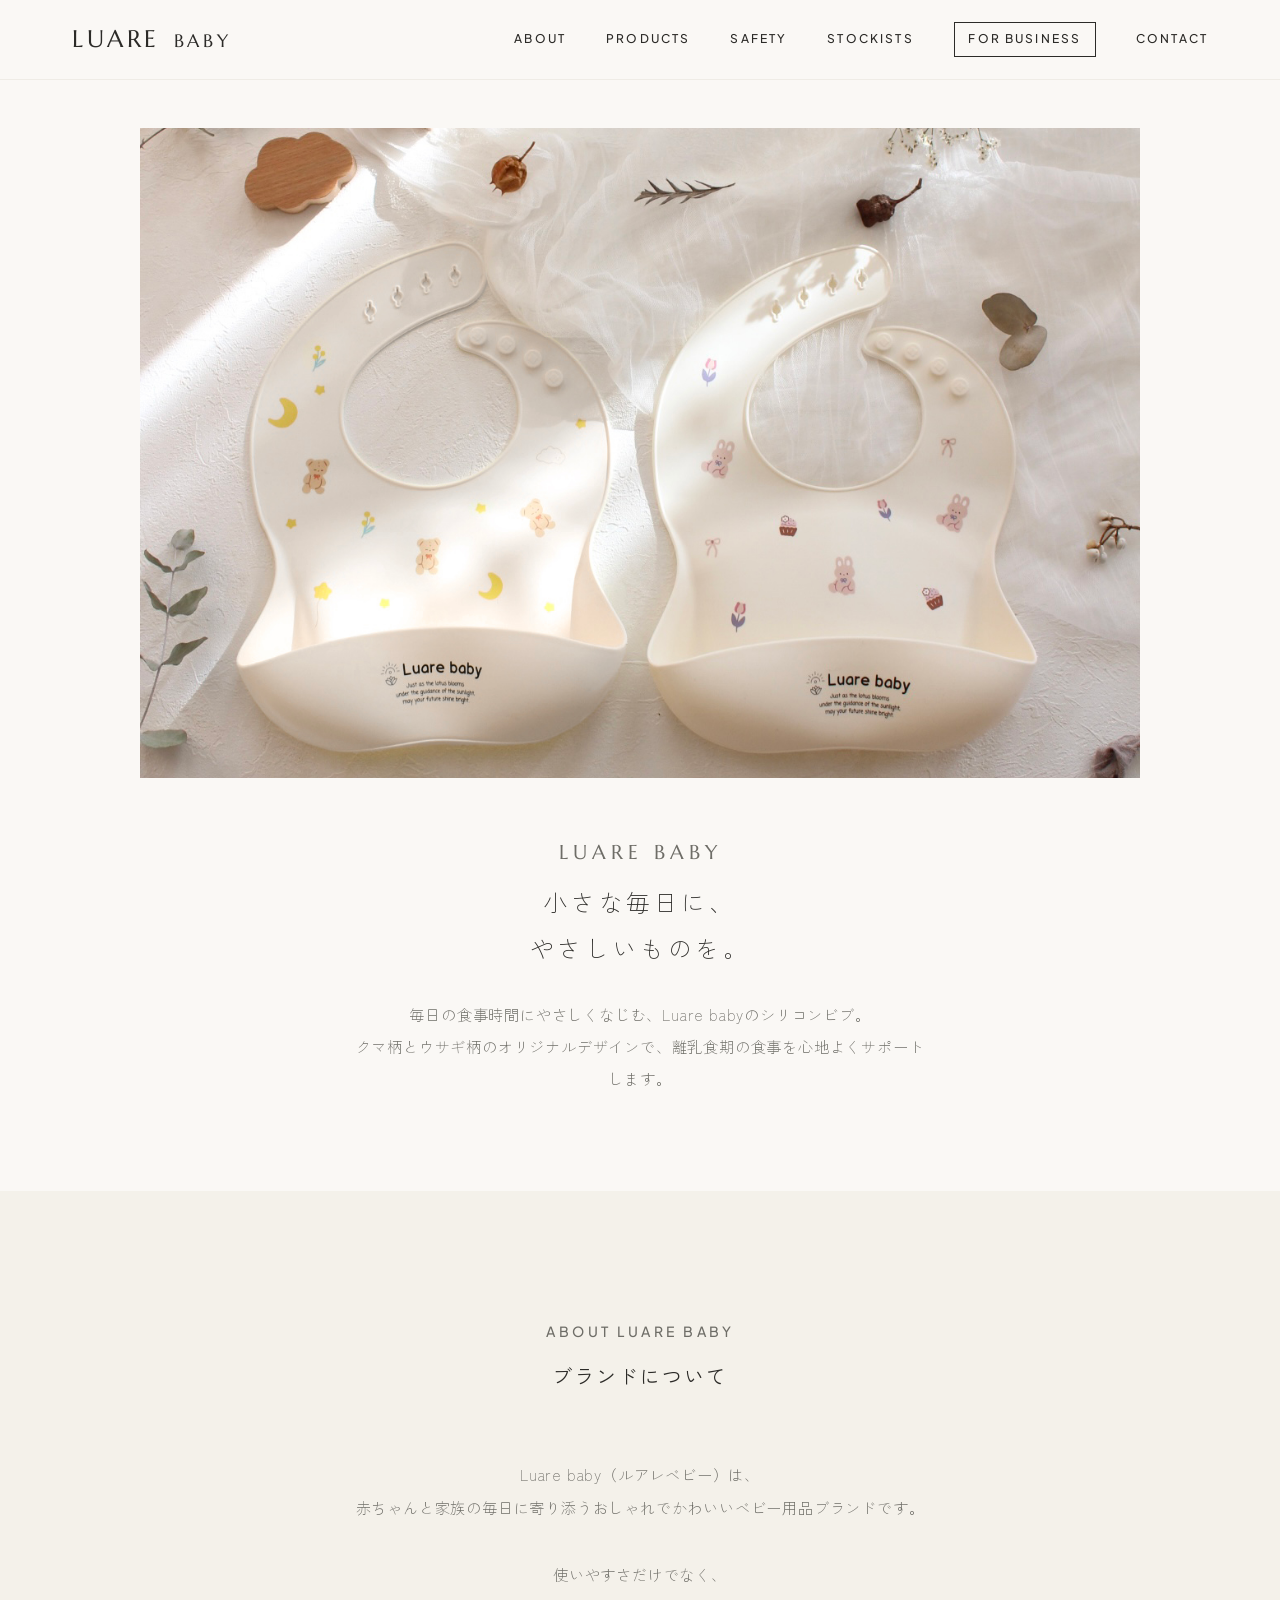
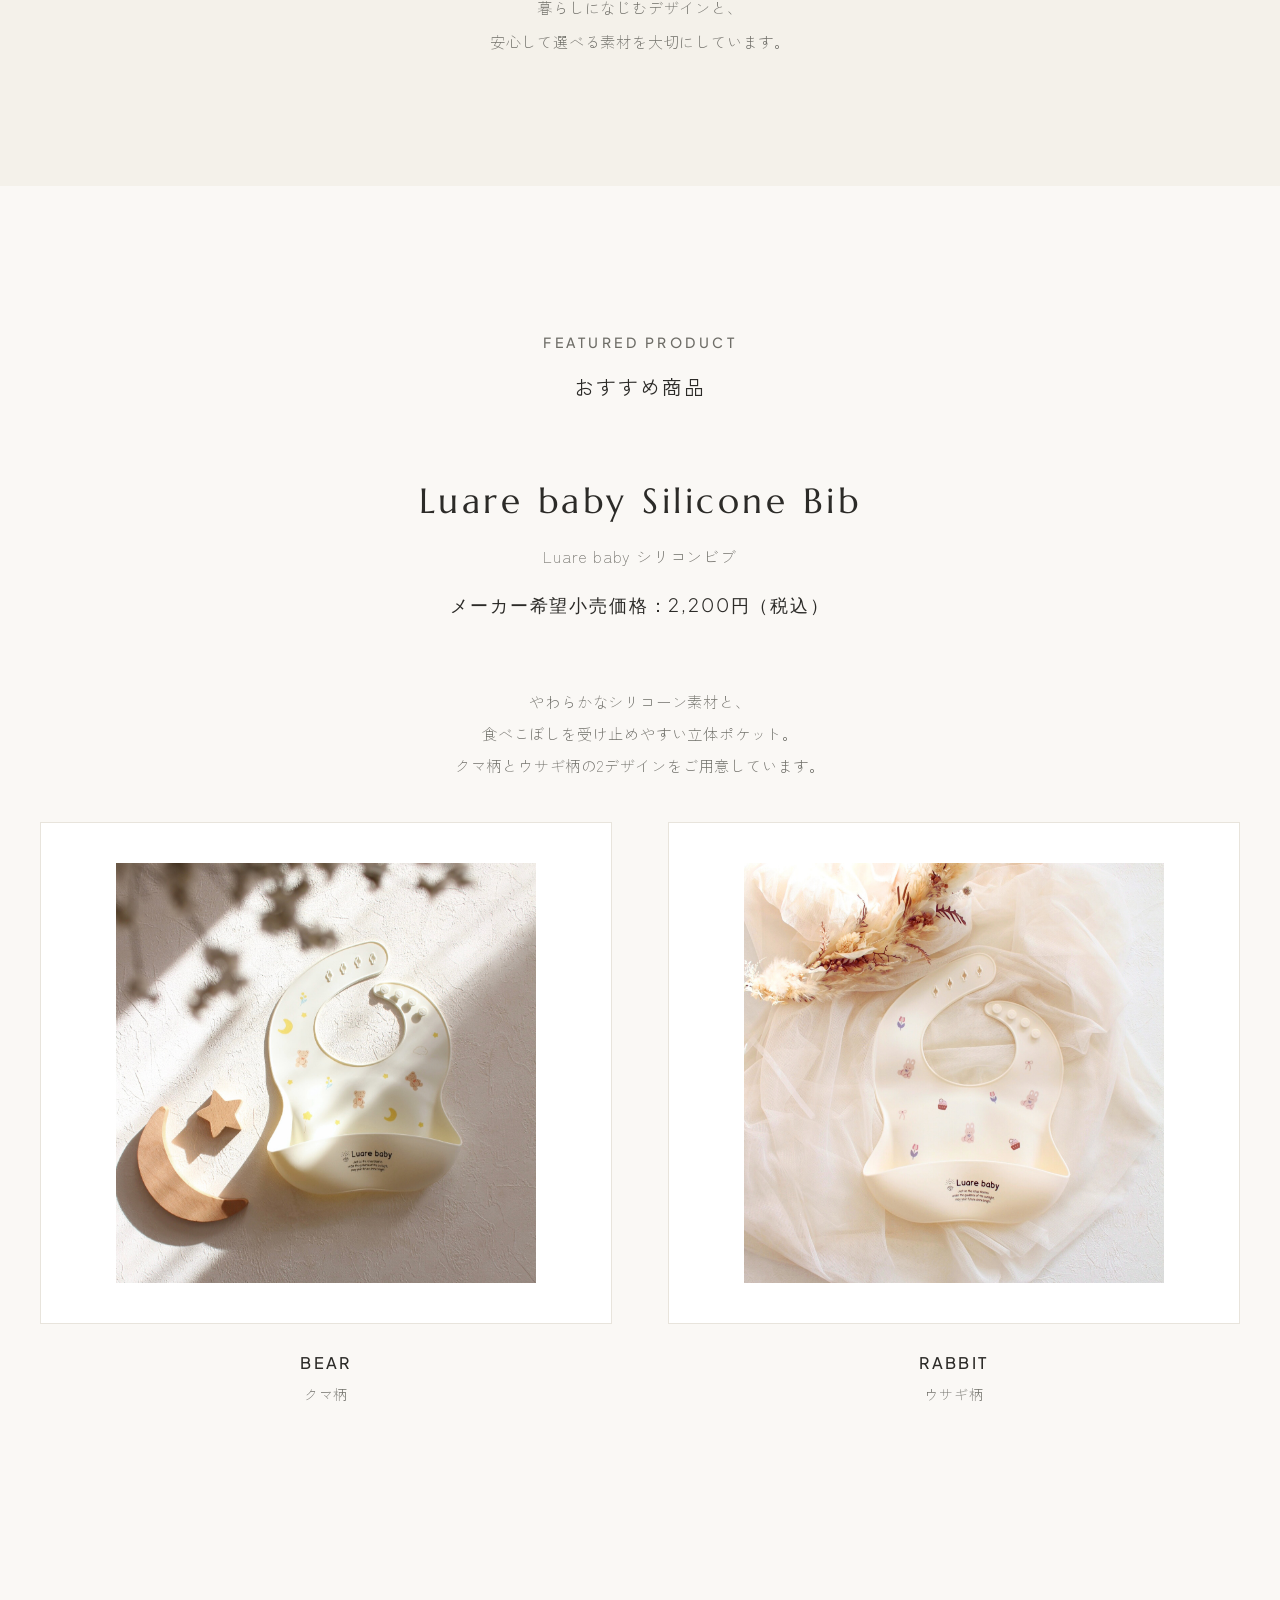
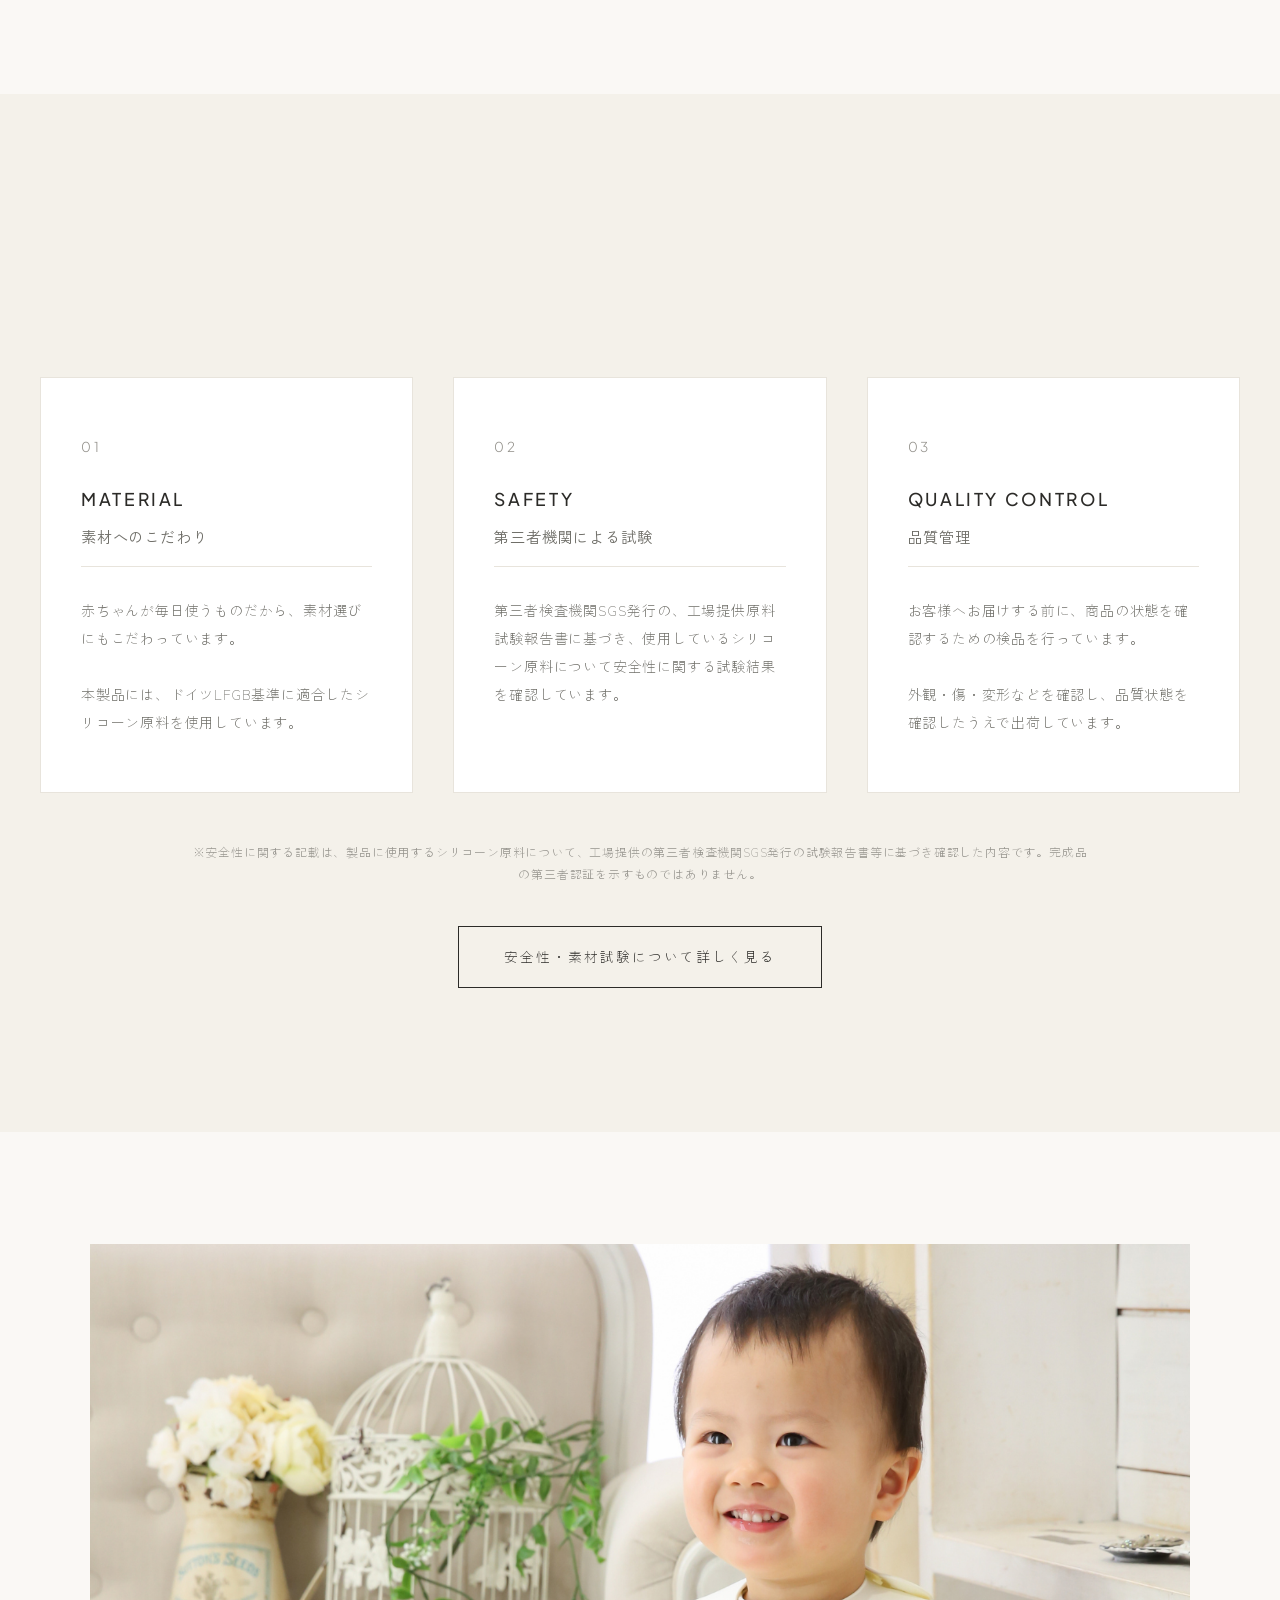
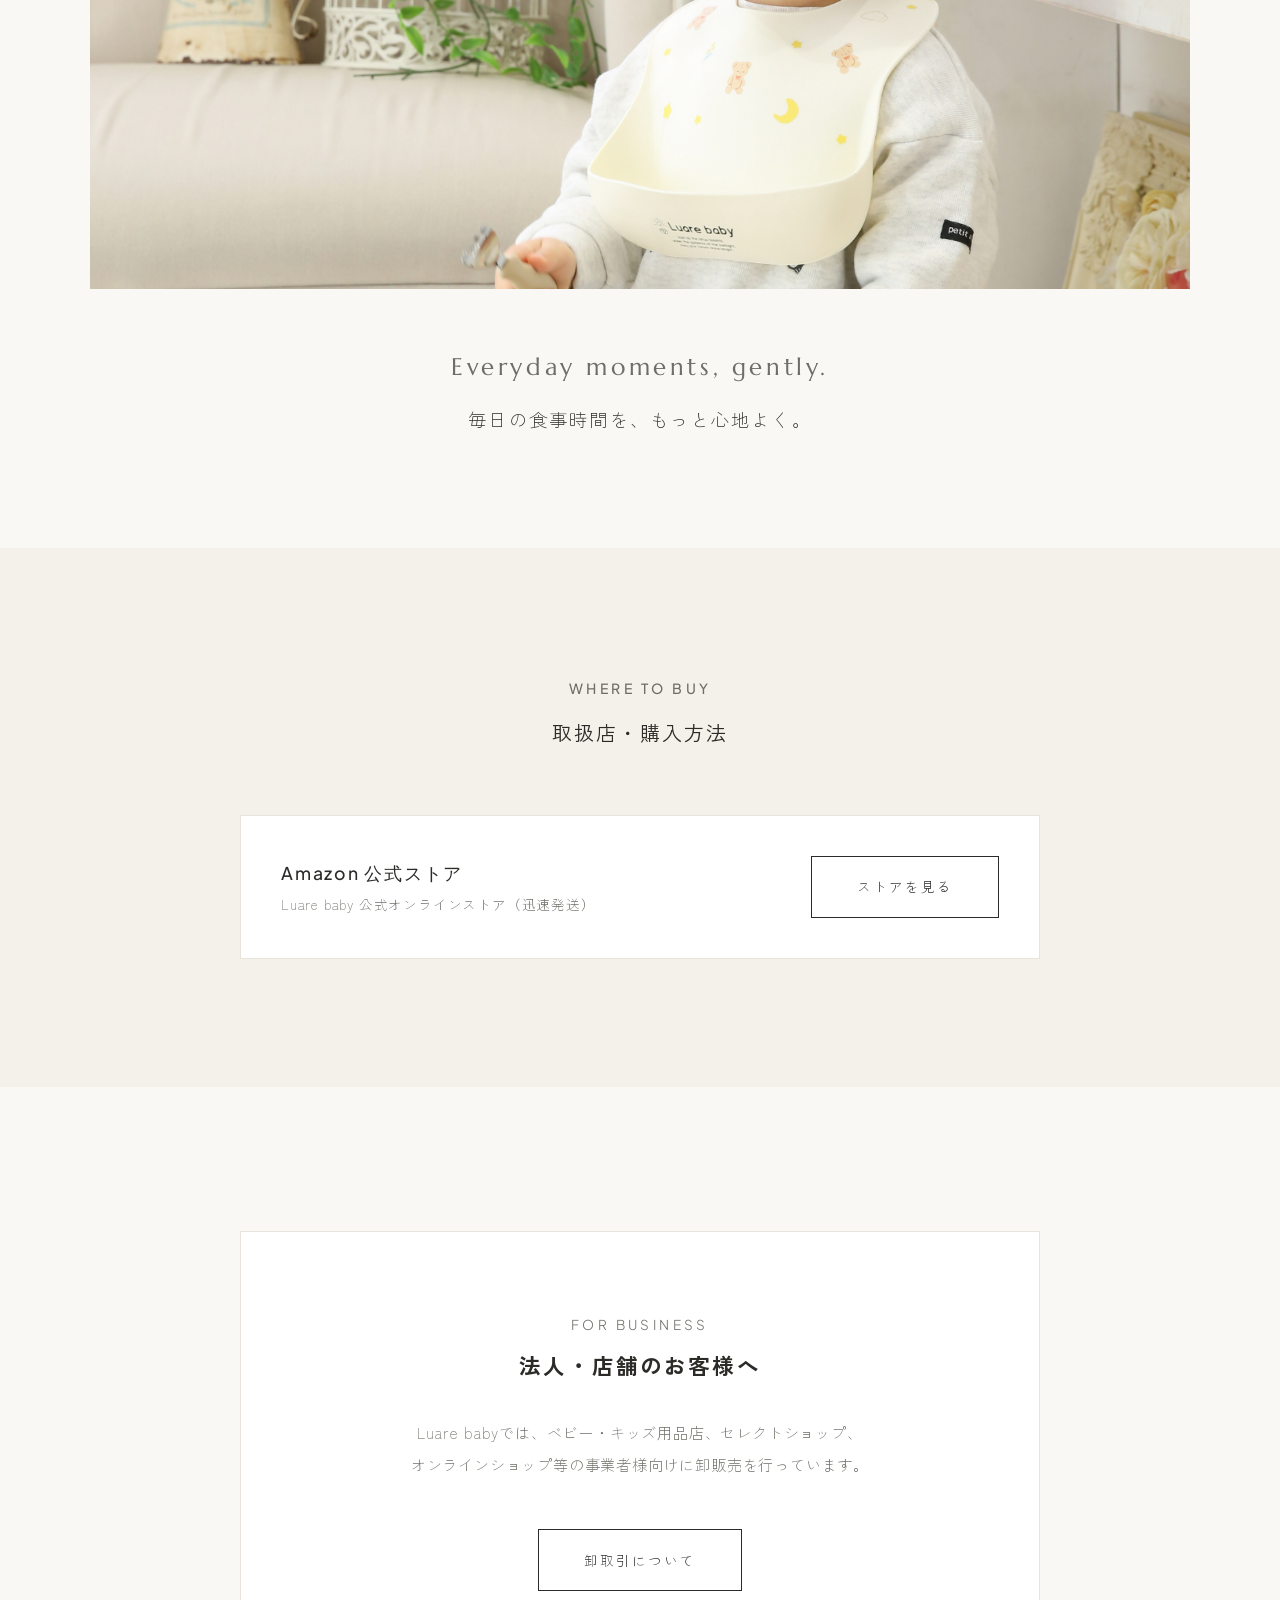
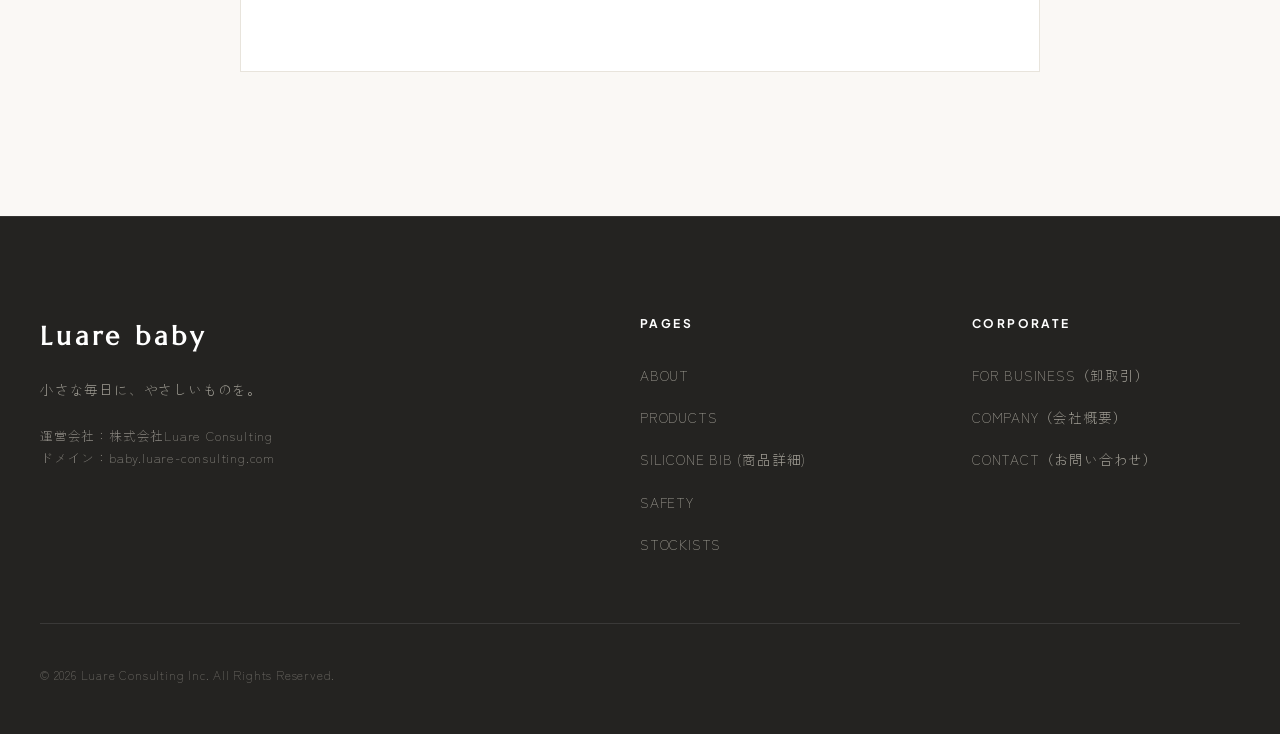
==== index.html @ d616eeb0 "Update retail price from 1,980 yen to 2,200 yen (tax included) across all pages and config" ====
<!DOCTYPE html>
<html lang="ja">
<head>
  <meta charset="UTF-8">
  <meta name="viewport" content="width=device-width, initial-scale=1.0">
  <title>Luare baby（ルアレベビー）公式｜ベビー・キッズ用品ブランド</title>
  <meta name="description" content="Luare baby（ルアレベビー）は、赤ちゃんと家族の毎日に寄り添うベビー・キッズ用品ブランドです。使いやすさと暮らしになじむデザイン、安心して選べる素材を大切にしています。">
  
  <!-- OGP Tags -->
  <meta property="og:title" content="Luare baby（ルアレベビー）公式｜ベビー・キッズ用品ブランド">
  <meta property="og:description" content="小さな毎日に、やさしいものを。赤ちゃんと家族の毎日に寄り添うベビー・キッズ用品ブランド。">
  <meta property="og:type" content="website">
  <meta property="og:url" content="https://baby.luare-consulting.com/">
  <meta property="og:image" content="https://baby.luare-consulting.com/assets/images/hero/hero-bibs.jpg">
  <meta property="og:site_name" content="Luare baby">
  
  <!-- Twitter Card -->
  <meta name="twitter:card" content="summary_large_image">
  <meta name="twitter:title" content="Luare baby（ルアレベビー）公式｜ベビー・キッズ用品ブランド">
  <meta name="twitter:description" content="小さな毎日に、やさしいものを。">
  <meta name="twitter:image" content="https://baby.luare-consulting.com/assets/images/hero/hero-bibs.jpg">
  
  <!-- Favicon & Canonical -->
  <link rel="icon" type="image/svg+xml" href="assets/images/favicon.svg">
  <link rel="canonical" href="https://baby.luare-consulting.com/">
  
  <!-- Stylesheets -->
  <link rel="stylesheet" href="assets/css/style.css">

  <!-- JSON-LD Structured Data -->
  <script type="application/ld+json">
  {
    "@context": "https://schema.org",
    "@graph": [
      {
        "@type": "WebSite",
        "@id": "https://baby.luare-consulting.com/#website",
        "url": "https://baby.luare-consulting.com/",
        "name": "Luare baby（ルアレベビー）公式",
        "description": "赤ちゃんと家族の毎日に寄り添うベビー・キッズ用品ブランド"
      },
      {
        "@type": "Organization",
        "@id": "https://baby.luare-consulting.com/#organization",
        "name": "株式会社Luare Consulting",
        "url": "https://baby.luare-consulting.com/",
        "logo": "https://baby.luare-consulting.com/assets/images/favicon.svg"
      }
    ]
  }
  </script>
</head>
<body>

  <!-- Header Navigation -->
  <header class="site-header">
    <div class="header-container">
      <a href="index.html" class="logo">
        Luare <span>baby</span>
      </a>

      <nav class="nav-desktop">
        <a href="#about" class="nav-link">ABOUT</a>
        <a href="#products" class="nav-link">PRODUCTS</a>
        <a href="#safety" class="nav-link">SAFETY</a>
        <a href="#stockists" class="nav-link">STOCKISTS</a>
        <a href="business.html" class="nav-link nav-business">FOR BUSINESS</a>
        <a href="contact.html" class="nav-link">CONTACT</a>
      </nav>

      <button class="hamburger-btn" id="hamburgerBtn" aria-label="メニューを開く">
        <span></span>
        <span></span>
        <span></span>
      </button>
    </div>
  </header>

  <!-- Mobile Overlay Navigation -->
  <div class="nav-mobile-overlay" id="mobileOverlay">
    <ul class="nav-mobile-list">
      <li><a href="#about" class="nav-link">ABOUT</a></li>
      <li><a href="#products" class="nav-link">PRODUCTS</a></li>
      <li><a href="#safety" class="nav-link">SAFETY</a></li>
      <li><a href="#stockists" class="nav-link">STOCKISTS</a></li>
      <li><a href="business.html" class="nav-link nav-business">FOR BUSINESS</a></li>
      <li><a href="company.html" class="nav-link">COMPANY</a></li>
      <li><a href="contact.html" class="nav-link">CONTACT</a></li>
    </ul>
  </div>

  <main>
    <!-- ==========================================================================
         1. HERO Section
         ========================================================================== -->
    <section class="hero-section">
      <div class="hero-container fade-in-up">
        <div class="hero-image-wrapper">
          <img src="assets/images/hero/hero-bibs.jpg" alt="Luare baby シリコンビブ クマ柄とウサギ柄" class="hero-image" width="1000" height="650" loading="eager">
        </div>
        <div class="hero-content">
          <p class="hero-brand">Luare baby</p>
          <h1 class="hero-copy">
            小さな毎日に、<br>
            やさしいものを。
          </h1>
          <p class="hero-subtext">
            毎日の食事時間にやさしくなじむ、Luare babyのシリコンビブ。<br>
            クマ柄とウサギ柄のオリジナルデザインで、離乳食期の食事を心地よくサポートします。
          </p>
        </div>
      </div>
    </section>

    <!-- ==========================================================================
         2. ABOUT LUARE BABY
         ========================================================================== -->
    <section id="about" class="about-section">
      <div class="about-container fade-in-up">
        <div class="section-title">
          <span class="section-title-en">ABOUT LUARE BABY</span>
          <h2 class="section-title-jp">ブランドについて</h2>
        </div>
        <p class="about-text">
          Luare baby（ルアレベビー）は、<br>
          赤ちゃんと家族の毎日に寄り添うおしゃれでかわいいベビー用品ブランドです。<br><br>
          使いやすさだけでなく、<br>
          暮らしになじむデザインと、<br>
          安心して選べる素材を大切にしています。
        </p>
      </div>
    </section>

    <!-- ==========================================================================
         3. FEATURED PRODUCT
         ========================================================================== -->
    <section id="products" class="products-section">
      <div class="products-container">
        <div class="section-title fade-in-up">
          <span class="section-title-en">FEATURED PRODUCT</span>
          <h2 class="section-title-jp">おすすめ商品</h2>
        </div>

        <div class="product-meta-header fade-in-up">
          <h3 class="product-title">Luare baby Silicone Bib</h3>
          <p class="product-subtitle">Luare baby シリコンビブ</p>
          <p class="product-price">メーカー希望小売価格：2,200円（税込）</p>
        </div>

        <p class="product-intro-text fade-in-up">
          やわらかなシリコーン素材と、<br>
          食べこぼしを受け止めやすい立体ポケット。<br>
          クマ柄とウサギ柄の2デザインをご用意しています。
        </p>

        <!-- Product Designs Grid -->
        <div class="product-grid">
          <div class="product-card fade-in-up">
            <div class="product-image-box">
              <img src="assets/images/products/bib-bear.png" alt="Luare baby シリコンビブ クマ柄" width="400" height="420" loading="lazy">
            </div>
            <h4 class="product-design-name">BEAR</h4>
            <p class="product-design-jp">クマ柄</p>
          </div>

          <div class="product-card fade-in-up">
            <div class="product-image-box">
              <img src="assets/images/products/bib-rabbit.png" alt="Luare baby シリコンビブ ウサギ柄" width="400" height="420" loading="lazy">
            </div>
            <h4 class="product-design-name">RABBIT</h4>
            <p class="product-design-jp">ウサギ柄</p>
          </div>
        </div>

        <!-- Details CTA Button -->
        <div class="product-cta-wrapper fade-in-up">
          <a href="products/silicone-bib/" class="btn-primary">シリコンビブを詳しく見る</a>
        </div>
      </div>
    </section>

    <!-- ==========================================================================
         4. SAFETY & QUALITY
         ========================================================================== -->
    <section id="safety" class="safety-section">
      <div class="safety-container">
        <div class="section-title fade-in-up">
          <span class="section-title-en">SAFETY & QUALITY</span>
          <h2 class="section-title-jp">安心して使っていただくために。</h2>
        </div>

        <div class="safety-grid">
          <div class="safety-card fade-in-up">
            <span class="safety-num">01</span>
            <h3 class="safety-card-title-en">MATERIAL</h3>
            <p class="safety-card-title-jp">素材へのこだわり</p>
            <p class="safety-card-desc">
              赤ちゃんが毎日使うものだから、素材選びにもこだわっています。<br><br>
              本製品には、ドイツLFGB基準に適合したシリコーン原料を使用しています。
            </p>
          </div>

          <div class="safety-card fade-in-up">
            <span class="safety-num">02</span>
            <h3 class="safety-card-title-en">SAFETY</h3>
            <p class="safety-card-title-jp">第三者機関による試験</p>
            <p class="safety-card-desc">
              第三者検査機関SGS発行の、工場提供原料試験報告書に基づき、使用しているシリコーン原料について安全性に関する試験結果を確認しています。
            </p>
          </div>

          <div class="safety-card fade-in-up">
            <span class="safety-num">03</span>
            <h3 class="safety-card-title-en">QUALITY CONTROL</h3>
            <p class="safety-card-title-jp">品質管理</p>
            <p class="safety-card-desc">
              お客様へお届けする前に、商品の状態を確認するための検品を行っています。<br><br>
              外観・傷・変形などを確認し、品質状態を確認したうえで出荷しています。
            </p>
          </div>
        </div>

        <p class="safety-disclaimer fade-in-up">
          ※安全性に関する記載は、製品に使用するシリコーン原料について、工場提供の第三者検査機関SGS発行の試験報告書等に基づき確認した内容です。完成品の第三者認証を示すものではありません。
        </p>

        <div class="product-cta-wrapper fade-in-up" style="margin-top: 2.5rem;">
          <a href="products/silicone-bib/#safety" class="btn-secondary">安全性・素材試験について詳しく見る</a>
        </div>
      </div>
    </section>

    <!-- ==========================================================================
         5. LIFESTYLE IMAGE
         ========================================================================== -->
    <section class="lifestyle-section">
      <div class="lifestyle-container fade-in-up">
        <div class="lifestyle-image-box">
          <img src="assets/images/lifestyle/lifestyle-bear-1.png" alt="アイボリーカラーのシリコンビブ着用イメージ" width="1100" height="650" loading="lazy">
        </div>
        <p class="lifestyle-copy-en">Everyday moments, gently.</p>
        <p class="lifestyle-copy-jp">
          毎日の食事時間を、もっと心地よく。
        </p>
      </div>
    </section>

    <!-- ==========================================================================
         6. WHERE TO BUY
         ========================================================================== -->
    <section id="stockists" class="stockists-section">
      <div class="stockists-container fade-in-up">
        <div class="section-title">
          <span class="section-title-en">WHERE TO BUY</span>
          <h2 class="section-title-jp">取扱店・購入方法</h2>
        </div>

        <div class="stockists-list">
          <div class="stockist-item">
            <div class="stockist-info">
              <h3 class="stockist-name">Amazon 公式ストア</h3>
              <p class="stockist-desc">Luare baby 公式オンラインストア（迅速発送）</p>
            </div>
            <a href="#" class="btn-secondary js-amazon-url">ストアを見る</a>
          </div>
        </div>
      </div>
    </section>

    <!-- ==========================================================================
         7. FOR BUSINESS (TOP Teaser)
         ========================================================================== -->
    <section class="business-teaser-section">
      <div class="business-teaser-container fade-in-up">
        <p class="business-teaser-title">FOR BUSINESS</p>
        <h2 class="business-teaser-subtitle">法人・店舗のお客様へ</h2>
        <p class="business-teaser-text">
          Luare babyでは、ベビー・キッズ用品店、セレクトショップ、<br>
          オンラインショップ等の事業者様向けに卸販売を行っています。
        </p>
        <a href="business.html" class="btn-secondary">卸取引について</a>
      </div>
    </section>
  </main>

  <!-- ==========================================================================
       8 & 9. FOOTER & COMPANY LINK
       ========================================================================== -->
  <footer class="site-footer">
    <div class="footer-container">
      <div>
        <h2 class="footer-brand">Luare baby</h2>
        <p class="footer-tagline">小さな毎日に、やさしいものを。</p>
        <div class="footer-company-info">
          <p>運営会社：株式会社Luare Consulting</p>
          <p>ドメイン：baby.luare-consulting.com</p>
        </div>
      </div>

      <div>
        <h3 class="footer-nav-title">PAGES</h3>
        <ul class="footer-nav-list">
          <li><a href="#about">ABOUT</a></li>
          <li><a href="#products">PRODUCTS</a></li>
          <li><a href="products/silicone-bib/">SILICONE BIB (商品詳細)</a></li>
          <li><a href="#safety">SAFETY</a></li>
          <li><a href="#stockists">STOCKISTS</a></li>
        </ul>
      </div>

      <div>
        <h3 class="footer-nav-title">CORPORATE</h3>
        <ul class="footer-nav-list">
          <li><a href="business.html">FOR BUSINESS（卸取引）</a></li>
          <li><a href="company.html">COMPANY（会社概要）</a></li>
          <li><a href="contact.html">CONTACT（お問い合わせ）</a></li>
        </ul>
      </div>
    </div>

    <div class="footer-bottom">
      <p>&copy; <span id="currentYear"></span> Luare Consulting Inc. All Rights Reserved.</p>
    </div>
  </footer>

  <!-- Scripts -->
  <script src="assets/js/config.js"></script>
  <script src="assets/js/main.js"></script>
</body>
</html>
---- assets/css/style.css ----
@import url('https://fonts.googleapis.com/css2?family=Marcellus&family=Plus+Jakarta+Sans:wght@300;400;500;600&family=Zen+Kaku+Gothic+New:wght@300;400;500&display=swap');

/* ==========================================================================
   Design System & Base Tokens
   ========================================================================== */
:root {
  /* Harmonious Neutral Palette */
  --bg-primary: #FAF8F5;       /* Warm Soft Ivory */
  --bg-secondary: #F4F1EA;     /* Soft Greige Warmth */
  --bg-surface: #FFFFFF;       /* Clean Off-White */
  
  --text-main: #2C2B28;        /* Deep Charcoal Grey */
  --text-muted: #6E6D67;       /* Muted Warm Grey */
  --text-light: #94928C;       /* Soft Light Grey */
  
  --accent-soft: #E5E0D6;      /* Subtle Neutral Border/Highlight */
  --accent-hover: #D6D0C3;     /* Hover State Neutral */
  --border-light: #E8E4DC;     /* Fine Subtly Warm Border */
  --border-dark: #2C2B28;      /* Primary Accent Border */

  /* Typography Families */
  --font-serif: 'Marcellus', 'Times New Roman', serif;
  --font-sans-en: 'Plus Jakarta Sans', -apple-system, sans-serif;
  --font-sans-jp: 'Zen Kaku Gothic New', "Hiragino Sans", "Hiragino Kaku Gothic ProN", "Meiryo", sans-serif;

  /* Layout Spacing */
  --max-width: 1200px;
  --max-width-narrow: 800px;
  --header-height: 80px;
}

/* ==========================================================================
   Reset & Fundamental Rules
   ========================================================================== */
*, *::before, *::after {
  box-sizing: border-box;
  margin: 0;
  padding: 0;
}

html {
  font-size: 16px;
  scroll-behavior: smooth;
  -webkit-text-size-adjust: 100%;
}

body {
  background-color: var(--bg-primary);
  color: var(--text-main);
  font-family: var(--font-sans-jp);
  font-weight: 300;
  line-height: 1.85;
  letter-spacing: 0.05em;
  -webkit-font-smoothing: antialiased;
  -moz-osx-font-smoothing: grayscale;
  overflow-x: hidden;
}

img {
  max-width: 100%;
  height: auto;
  display: block;
}

a {
  color: inherit;
  text-decoration: none;
  transition: opacity 0.3s ease, color 0.3s ease, border-color 0.3s ease;
}

ul, ol {
  list-style: none;
}

button {
  background: none;
  border: none;
  font: inherit;
  color: inherit;
  cursor: pointer;
}

/* ==========================================================================
   Typography Helpers
   ========================================================================== */
.font-en-serif {
  font-family: var(--font-serif);
  letter-spacing: 0.12em;
}

.font-en-sans {
  font-family: var(--font-sans-en);
  letter-spacing: 0.08em;
}

.section-title {
  text-align: center;
  margin-bottom: 4rem;
}

.section-title-en {
  font-family: var(--font-sans-en);
  font-size: 0.875rem;
  font-weight: 500;
  letter-spacing: 0.25em;
  text-transform: uppercase;
  color: var(--text-muted);
  display: block;
  margin-bottom: 0.75rem;
}

.section-title-jp {
  font-size: 1.25rem;
  font-weight: 400;
  letter-spacing: 0.1em;
  color: var(--text-main);
}

/* ==========================================================================
   Header & Navigation
   ========================================================================== */
.site-header {
  position: fixed;
  top: 0;
  left: 0;
  width: 100%;
  height: var(--header-height);
  background-color: rgba(250, 248, 245, 0.92);
  backdrop-filter: blur(8px);
  -webkit-backdrop-filter: blur(8px);
  z-index: 1000;
  border-bottom: 1px solid rgba(232, 228, 220, 0.6);
  transition: background-color 0.3s ease;
}

.header-container {
  max-width: var(--max-width);
  height: 100%;
  margin: 0 auto;
  padding: 0 2rem;
  display: flex;
  align-items: center;
  justify-content: space-between;
}

.logo {
  font-family: var(--font-serif);
  font-size: 1.5rem;
  font-weight: 400;
  letter-spacing: 0.15em;
  color: var(--text-main);
  text-transform: uppercase;
}

.logo span {
  font-size: 1.1rem;
  font-weight: 300;
  display: inline-block;
  margin-left: 0.2rem;
}

.nav-desktop {
  display: flex;
  gap: 2.5rem;
  align-items: center;
}

.nav-link {
  font-family: var(--font-sans-en);
  font-size: 0.75rem;
  font-weight: 500;
  letter-spacing: 0.18em;
  text-transform: uppercase;
  color: var(--text-main);
  position: relative;
  padding: 0.25rem 0;
}

.nav-link::after {
  content: '';
  position: absolute;
  bottom: 0;
  left: 0;
  width: 0%;
  height: 1px;
  background-color: var(--text-main);
  transition: width 0.3s ease;
}

.nav-link:hover::after {
  width: 100%;
}

.nav-link.nav-business {
  padding: 0.35rem 0.85rem;
  border: 1px solid var(--border-dark);
  font-weight: 500;
  transition: background-color 0.3s ease, color 0.3s ease;
}

.nav-link.nav-business::after {
  display: none;
}

.nav-link.nav-business:hover {
  background-color: var(--text-main);
  color: var(--bg-primary);
}

/* Mobile Hamburger Button */
.hamburger-btn {
  display: none;
  flex-direction: column;
  justify-content: space-between;
  width: 24px;
  height: 16px;
  z-index: 1002;
}

.hamburger-btn span {
  width: 100%;
  height: 1px;
  background-color: var(--text-main);
  transition: transform 0.3s ease, opacity 0.3s ease;
}

.hamburger-btn.active span:nth-child(1) {
  transform: translateY(7.5px) rotate(45deg);
}

.hamburger-btn.active span:nth-child(2) {
  opacity: 0;
}

.hamburger-btn.active span:nth-child(3) {
  transform: translateY(-7.5px) rotate(-45deg);
}

/* Mobile Navigation Overlay */
.nav-mobile-overlay {
  position: fixed;
  top: 0;
  left: 0;
  width: 100%;
  height: 100vh;
  background-color: var(--bg-primary);
  z-index: 1001;
  display: flex;
  flex-direction: column;
  align-items: center;
  justify-content: center;
  opacity: 0;
  pointer-events: none;
  transition: opacity 0.4s ease;
}

.nav-mobile-overlay.active {
  opacity: 1;
  pointer-events: auto;
}

.nav-mobile-list {
  display: flex;
  flex-direction: column;
  align-items: center;
  gap: 2rem;
}

.nav-mobile-list .nav-link {
  font-size: 0.95rem;
  letter-spacing: 0.25em;
}

/* ==========================================================================
   Buttons & CTAs
   ========================================================================== */
.btn-primary {
  display: inline-block;
  padding: 1.1rem 2.8rem;
  background-color: var(--text-main);
  color: var(--bg-primary);
  font-family: var(--font-sans-jp);
  font-size: 0.85rem;
  letter-spacing: 0.15em;
  border: 1px solid var(--text-main);
  transition: background-color 0.3s ease, color 0.3s ease, border-color 0.3s ease;
  text-align: center;
}

.btn-primary:hover {
  background-color: transparent;
  color: var(--text-main);
}

.btn-secondary {
  display: inline-block;
  padding: 1.1rem 2.8rem;
  background-color: transparent;
  color: var(--text-main);
  font-family: var(--font-sans-jp);
  font-size: 0.85rem;
  letter-spacing: 0.15em;
  border: 1px solid var(--border-dark);
  transition: background-color 0.3s ease, color 0.3s ease;
  text-align: center;
}

.btn-secondary:hover {
  background-color: var(--text-main);
  color: var(--bg-primary);
}

/* ==========================================================================
   Section 1: HERO
   ========================================================================== */
.hero-section {
  padding-top: calc(var(--header-height) + 3rem);
  padding-bottom: 6rem;
  min-height: 90vh;
  display: flex;
  flex-direction: column;
  justify-content: center;
  align-items: center;
}

.hero-container {
  max-width: var(--max-width);
  width: 100%;
  margin: 0 auto;
  padding: 0 2rem;
  text-align: center;
}

.hero-image-wrapper {
  max-width: 1000px;
  margin: 0 auto 3.5rem;
  overflow: hidden;
}

.hero-image {
  width: 100%;
  max-height: 650px;
  object-fit: cover;
  object-position: center;
}

.hero-content {
  max-width: 600px;
  margin: 0 auto;
}

.hero-brand {
  font-family: var(--font-serif);
  font-size: 1.25rem;
  letter-spacing: 0.25em;
  color: var(--text-muted);
  margin-bottom: 0.5rem;
  text-transform: uppercase;
}
  font-family: var(--font-serif);
  font-size: 1.25rem;
  letter-spacing: 0.25em;
  color: var(--text-muted);
  margin-bottom: 0.5rem;
  text-transform: uppercase;
}

.site-h1 {
  font-family: var(--font-serif);
  font-size: 0.9rem;
  font-weight: 400;
  letter-spacing: 0.2em;
  color: var(--text-muted);
  margin-bottom: 1.2rem;
  text-transform: uppercase;
}

.hero-subtext {
  font-size: 0.95rem;
  color: var(--text-muted);
  line-height: 2.1;
  margin-top: 1.8rem;
  max-width: 580px;
  margin-left: auto;
  margin-right: auto;
}

.product-japanese-title {
  font-size: 1.25rem;
  font-weight: 400;
  letter-spacing: 0.1em;
  color: var(--text-main);
  margin-top: 0.5rem;
  margin-bottom: 1.2rem;
}

.product-intro-text {
  max-width: 720px;
  margin: 0 auto 2.5rem;
  font-size: 0.95rem;
  line-height: 2.1;
  color: var(--text-muted);
  text-align: center;
}

.product-feature-subbox {
  max-width: 720px;
  margin: 0 auto 3.5rem;
  padding: 2rem 2.5rem;
  background-color: var(--bg-surface);
  border: 1px solid var(--border-light);
  text-align: center;
}

.product-feature-subtitle {
  font-size: 1.05rem;
  font-weight: 400;
  letter-spacing: 0.1em;
  margin-bottom: 0.8rem;
  color: var(--text-main);
}

.product-feature-subtext {
  font-size: 0.9rem;
  line-height: 2;
  color: var(--text-muted);
}

.hero-copy {
  font-size: 1.5rem;
  font-weight: 300;
  line-height: 1.9;
  letter-spacing: 0.15em;
  color: var(--text-main);
}

/* ==========================================================================
   Section 2: ABOUT LUARE BABY
   ========================================================================== */
.about-section {
  padding: 8rem 2rem;
  background-color: var(--bg-secondary);
}

.about-container {
  max-width: var(--max-width-narrow);
  margin: 0 auto;
  text-align: center;
}

.about-lead {
  font-size: 1.35rem;
  font-weight: 400;
  letter-spacing: 0.12em;
  margin-bottom: 2.5rem;
  color: var(--text-main);
}

.about-text {
  font-size: 0.95rem;
  line-height: 2.2;
  color: var(--text-muted);
}

/* ==========================================================================
   Section 3: PRODUCTS
   ========================================================================== */
.products-section {
  padding: 9rem 2rem;
}

.products-container {
  max-width: var(--max-width);
  margin: 0 auto;
}

.product-meta-header {
  text-align: center;
  margin-bottom: 4rem;
}

.product-title {
  font-family: var(--font-serif);
  font-size: 2.2rem;
  font-weight: 400;
  letter-spacing: 0.1em;
  margin-bottom: 0.5rem;
}

.product-subtitle {
  font-size: 1rem;
  color: var(--text-muted);
  margin-bottom: 1rem;
}

.product-price {
  font-family: var(--font-sans-en);
  font-size: 1.15rem;
  letter-spacing: 0.1em;
  color: var(--text-main);
}

.product-grid {
  display: grid;
  grid-template-columns: repeat(2, 1fr);
  gap: 3.5rem;
  margin-bottom: 5rem;
}

.product-card {
  text-align: center;
}

.product-image-box {
  background-color: var(--bg-surface);
  padding: 2.5rem;
  border: 1px solid var(--border-light);
  margin-bottom: 1.5rem;
}

.product-image-box img {
  width: 100%;
  height: 420px;
  object-fit: contain;
}

.product-design-name {
  font-family: var(--font-sans-en);
  font-size: 1rem;
  letter-spacing: 0.15em;
  font-weight: 500;
  margin-bottom: 0.3rem;
}

.product-design-jp {
  font-size: 0.875rem;
  color: var(--text-muted);
}

/* Product Specifications List */
.product-specs {
  max-width: 700px;
  margin: 0 auto 4rem;
  padding: 3rem;
  background-color: var(--bg-surface);
  border: 1px solid var(--border-light);
}

.product-specs-title {
  font-size: 1rem;
  font-weight: 400;
  letter-spacing: 0.15em;
  text-align: center;
  margin-bottom: 2rem;
  padding-bottom: 1rem;
  border-bottom: 1px solid var(--border-light);
}

.specs-grid {
  display: grid;
  grid-template-columns: 140px 1fr;
  row-gap: 1.2rem;
  font-size: 0.9rem;
}

.specs-label {
  color: var(--text-muted);
}

.specs-value {
  color: var(--text-main);
}

.product-cta-wrapper {
  text-align: center;
}

/* ==========================================================================
   Section 4: SAFETY & QUALITY
   ========================================================================== */
.safety-section {
  padding: 9rem 2rem;
  background-color: var(--bg-secondary);
}

.safety-container {
  max-width: var(--max-width);
  margin: 0 auto;
}

.safety-grid {
  display: grid;
  grid-template-columns: repeat(3, 1fr);
  gap: 2.5rem;
}

.safety-card {
  background-color: var(--bg-surface);
  padding: 3.5rem 2.5rem;
  border: 1px solid var(--border-light);
  display: flex;
  flex-direction: column;
}

.safety-num {
  font-family: var(--font-sans-en);
  font-size: 0.85rem;
  letter-spacing: 0.2em;
  color: var(--text-light);
  margin-bottom: 1.5rem;
}

.safety-card-title-en {
  font-family: var(--font-sans-en);
  font-size: 1.1rem;
  letter-spacing: 0.15em;
  font-weight: 500;
  margin-bottom: 0.4rem;
}

.safety-card-title-jp {
  font-size: 0.95rem;
  font-weight: 400;
  color: var(--text-muted);
  margin-bottom: 1.8rem;
  padding-bottom: 1rem;
  border-bottom: 1px solid var(--border-light);
}

.safety-card-desc {
  font-size: 0.875rem;
  line-height: 2;
  color: var(--text-muted);
}

.safety-list {
  margin-top: 1.2rem;
}

.safety-list li {
  font-size: 0.85rem;
  color: var(--text-main);
  padding-left: 1.2rem;
  position: relative;
  margin-bottom: 0.5rem;
}

.safety-list li::before {
  content: '・';
  position: absolute;
  left: 0;
  color: var(--text-muted);
}

.safety-disclaimer {
  max-width: 900px;
  margin: 3rem auto 0;
  text-align: center;
  font-size: 0.75rem;
  color: var(--text-light);
  line-height: 1.85;
}

/* Breadcrumbs */
.breadcrumb-container {
  max-width: var(--max-width);
  margin: 0 auto;
  padding: calc(var(--header-height) + 1.5rem) 2rem 0;
}

.breadcrumb-list {
  display: flex;
  align-items: center;
  gap: 0.5rem;
  font-size: 0.75rem;
  color: var(--text-muted);
  font-family: var(--font-sans-en);
  letter-spacing: 0.1em;
}

.breadcrumb-item a {
  color: var(--text-muted);
}

.breadcrumb-item a:hover {
  color: var(--text-main);
}

.breadcrumb-separator {
  color: var(--text-light);
}

.breadcrumb-item.active {
  color: var(--text-main);
}

/* Design Badge */
.badge-japan {
  display: inline-block;
  font-family: var(--font-sans-en);
  font-size: 0.7rem;
  letter-spacing: 0.25em;
  text-transform: uppercase;
  color: var(--text-muted);
  padding: 0.3rem 0.9rem;
  border: 1px solid var(--border-light);
  background-color: var(--bg-surface);
  margin-bottom: 1.2rem;
}

/* Product Feature Cards (5 Points) */
.features-5grid {
  display: grid;
  grid-template-columns: repeat(3, 1fr);
  gap: 2rem;
  margin: 3.5rem 0;
}

.feature-point-card {
  background-color: var(--bg-surface);
  border: 1px solid var(--border-light);
  padding: 2.5rem 2rem;
  text-align: center;
}

.feature-point-num {
  font-family: var(--font-sans-en);
  font-size: 0.8rem;
  letter-spacing: 0.2em;
  color: var(--text-light);
  margin-bottom: 1rem;
  display: block;
}

.feature-point-title {
  font-size: 1.05rem;
  font-weight: 500;
  color: var(--text-main);
  line-height: 1.6;
}

/* Two-column Detail Section */
.detail-section-row {
  display: grid;
  grid-template-columns: 1fr 1fr;
  gap: 4rem;
  align-items: center;
  padding: 5rem 0;
  border-bottom: 1px solid var(--border-light);
}

.detail-section-row.reverse {
  direction: rtl;
}

.detail-section-row.reverse > * {
  direction: ltr;
}

.detail-section-img-box {
  background-color: var(--bg-surface);
  border: 1px solid var(--border-light);
  padding: 1.5rem;
}

.detail-section-img-box img {
  width: 100%;
  max-height: 480px;
  object-fit: contain;
}

.detail-section-content {
  text-align: left;
}

.detail-section-tag {
  font-family: var(--font-sans-en);
  font-size: 0.75rem;
  letter-spacing: 0.25em;
  color: var(--text-muted);
  text-transform: uppercase;
  margin-bottom: 0.8rem;
  display: block;
}

.detail-section-title {
  font-size: 1.5rem;
  font-weight: 400;
  letter-spacing: 0.08em;
  color: var(--text-main);
  margin-bottom: 1.5rem;
  line-height: 1.6;
}

.detail-section-text {
  font-size: 0.925rem;
  line-height: 2.1;
  color: var(--text-muted);
}

/* SGS Report Real Document Stack */
.sgs-report-container {
  display: grid;
  grid-template-columns: 1fr 1fr;
  gap: 3.5rem;
  align-items: center;
  background-color: var(--bg-surface);
  border: 1px solid var(--border-light);
  padding: 4rem 3rem;
  margin-top: 3.5rem;
}

.sgs-report-stack-real {
  position: relative;
  width: 100%;
  max-width: 380px;
  height: 480px;
  margin: 0 auto;
}

.sgs-report-stack-real img {
  position: absolute;
  top: 0;
  left: 50%;
  width: 82%;
  border-radius: 4px;
  box-shadow: 0 8px 24px rgba(0, 0, 0, 0.08), 0 2px 6px rgba(0, 0, 0, 0.04);
  border: 1px solid rgba(0, 0, 0, 0.06);
  background: #FFFFFF;
  transition: transform 0.4s cubic-bezier(0.25, 1, 0.5, 1), box-shadow 0.4s ease;
  transform-origin: bottom center;
}

/* Page 4 (Back) */
.sgs-report-stack-real img:nth-child(4) {
  transform: translateX(-50%) translateY(0px) rotate(-8deg) scale(0.91);
  z-index: 1;
  opacity: 0.85;
}

/* Page 3 (Middle Back) */
.sgs-report-stack-real img:nth-child(3) {
  transform: translateX(-50%) translateY(12px) rotate(5deg) scale(0.94);
  z-index: 2;
  opacity: 0.90;
}

/* Page 2 (Middle Front) */
.sgs-report-stack-real img:nth-child(2) {
  transform: translateX(-50%) translateY(24px) rotate(-3deg) scale(0.97);
  z-index: 3;
  opacity: 0.95;
}

/* Page 1 (Front - Main Page with SGS Logo & Summary) */
.sgs-report-stack-real img:nth-child(1) {
  transform: translateX(-50%) translateY(36px) rotate(0deg) scale(1);
  z-index: 4;
  opacity: 1;
}

/* Refined Hover Interaction */
.sgs-report-stack-real:hover img:nth-child(4) {
  transform: translateX(-50%) translateY(-8px) rotate(-12deg) scale(0.91);
}
.sgs-report-stack-real:hover img:nth-child(3) {
  transform: translateX(-50%) translateY(6px) rotate(8deg) scale(0.94);
}
.sgs-report-stack-real:hover img:nth-child(2) {
  transform: translateX(-50%) translateY(20px) rotate(-5deg) scale(0.97);
}
.sgs-report-stack-real:hover img:nth-child(1) {
  transform: translateX(-50%) translateY(34px) rotate(0deg) scale(1.02);
  box-shadow: 0 16px 40px rgba(0, 0, 0, 0.12);
}

.report-paper:nth-child(3) {
  transform: rotate(4deg) translateX(15px);
  z-index: 3;
}

.report-header-line {
  font-family: var(--font-sans-en);
  font-size: 0.65rem;
  font-weight: 600;
  color: #555;
  border-bottom: 1px solid #E0E0E0;
  padding-bottom: 0.4rem;
}

.report-body-skeleton {
  display: flex;
  flex-direction: column;
  gap: 0.5rem;
}

.skeleton-line {
  height: 4px;
  background-color: #F0EDE8;
  border-radius: 2px;
}

.report-pass-badge {
  align-self: flex-end;
  font-family: var(--font-sans-en);
  font-size: 0.7rem;
  font-weight: 600;
  color: #333;
  border: 1px solid #333;
  padding: 0.2rem 0.5rem;
}

.sgs-report-info {
  text-align: left;
}

.sgs-issuer-title {
  font-family: var(--font-sans-en);
  font-size: 0.8rem;
  letter-spacing: 0.2em;
  color: var(--text-muted);
  margin-bottom: 0.5rem;
}

.sgs-headline {
  font-size: 1.25rem;
  font-weight: 500;
  color: var(--text-main);
  margin-bottom: 1.5rem;
  line-height: 1.6;
}

.sgs-items-list {
  display: flex;
  flex-direction: column;
  gap: 0.75rem;
  margin-bottom: 1.5rem;
}

.sgs-item-row {
  font-size: 0.875rem;
  color: var(--text-main);
  padding-left: 1.2rem;
  position: relative;
}

.sgs-item-row::before {
  content: '・';
  position: absolute;
  left: 0;
  color: var(--text-muted);
}

/* FAQ Section */
.faq-section {
  padding: 8rem 2rem;
  background-color: var(--bg-secondary);
}

.faq-container {
  max-width: 800px;
  margin: 0 auto;
}

.faq-list {
  display: flex;
  flex-direction: column;
  gap: 1.5rem;
}

.faq-item {
  background-color: var(--bg-surface);
  border: 1px solid var(--border-light);
  padding: 2.5rem;
}

.faq-question {
  font-size: 1.05rem;
  font-weight: 500;
  color: var(--text-main);
  margin-bottom: 1rem;
  display: flex;
  align-items: flex-start;
  gap: 0.8rem;
  line-height: 1.6;
}

.faq-q-badge {
  font-family: var(--font-sans-en);
  font-size: 1.1rem;
  color: var(--text-muted);
  font-weight: 400;
}

.faq-answer {
  font-size: 0.9rem;
  color: var(--text-muted);
  line-height: 2;
  padding-left: 2rem;
}

/* ==========================================================================
   Section 5: USE / LIFESTYLE
   ========================================================================== */
.lifestyle-section {
  padding: 7rem 2rem;
}

.lifestyle-container {
  max-width: 1100px;
  margin: 0 auto;
  text-align: center;
}

.lifestyle-image-box {
  margin-bottom: 3.5rem;
}

.lifestyle-image-box img {
  width: 100%;
  max-height: 650px;
  object-fit: cover;
}

.lifestyle-copy-en {
  font-family: var(--font-serif);
  font-size: 1.5rem;
  letter-spacing: 0.15em;
  color: var(--text-muted);
  margin-bottom: 0.8rem;
}

.lifestyle-copy-jp {
  font-size: 1.15rem;
  letter-spacing: 0.12em;
  color: var(--text-main);
}

/* ==========================================================================
   Section 6: STOCKISTS / WHERE TO BUY
   ========================================================================== */
.stockists-section {
  padding: 8rem 2rem;
  background-color: var(--bg-secondary);
}

.stockists-container {
  max-width: var(--max-width-narrow);
  margin: 0 auto;
  text-align: center;
}

.stockists-list {
  display: flex;
  flex-direction: column;
  gap: 1.5rem;
}

.stockist-item {
  background-color: var(--bg-surface);
  padding: 2.5rem;
  border: 1px solid var(--border-light);
  display: flex;
  align-items: center;
  justify-content: space-between;
  transition: border-color 0.3s ease;
}

.stockist-item:hover {
  border-color: var(--border-dark);
}

.stockist-info {
  text-align: left;
}

.stockist-name {
  font-family: var(--font-sans-en);
  font-size: 1.1rem;
  font-weight: 500;
  letter-spacing: 0.1em;
  margin-bottom: 0.2rem;
}

.stockist-desc {
  font-size: 0.85rem;
  color: var(--text-muted);
}

/* ==========================================================================
   Section 7: FOR BUSINESS (TOP Teaser)
   ========================================================================== */
.business-teaser-section {
  padding: 9rem 2rem;
}

.business-teaser-container {
  max-width: var(--max-width-narrow);
  margin: 0 auto;
  text-align: center;
  border: 1px solid var(--border-light);
  padding: 5rem 3rem;
  background-color: var(--bg-surface);
}

.business-teaser-title {
  font-family: var(--font-sans-en);
  font-size: 0.85rem;
  letter-spacing: 0.25em;
  color: var(--text-muted);
  margin-bottom: 0.5rem;
}

.business-teaser-subtitle {
  font-size: 1.35rem;
  letter-spacing: 0.1em;
  margin-bottom: 2rem;
}

.business-teaser-text {
  font-size: 0.95rem;
  line-height: 2.1;
  color: var(--text-muted);
  margin-bottom: 3rem;
}

/* ==========================================================================
   Section 8 & 9: Footer & Company Link
   ========================================================================== */
.site-footer {
  background-color: #242321;
  color: #D6D3CC;
  padding: 6rem 2rem 3rem;
  border-top: 1px solid rgba(255, 255, 255, 0.08);
}

.footer-container {
  max-width: var(--max-width);
  margin: 0 auto;
  display: grid;
  grid-template-columns: 2fr 1fr 1fr;
  gap: 4rem;
  padding-bottom: 4rem;
  border-bottom: 1px solid rgba(255, 255, 255, 0.1);
}

.footer-brand {
  font-family: var(--font-serif);
  font-size: 1.6rem;
  letter-spacing: 0.15em;
  color: #FFFFFF;
  margin-bottom: 1rem;
}

.footer-tagline {
  font-size: 0.85rem;
  color: #A3A097;
  line-height: 1.8;
  margin-bottom: 1.5rem;
}

.footer-company-info {
  font-size: 0.8rem;
  color: #8C8982;
  line-height: 1.7;
}

.footer-nav-title {
  font-family: var(--font-sans-en);
  font-size: 0.75rem;
  letter-spacing: 0.2em;
  color: #FFFFFF;
  margin-bottom: 1.5rem;
  text-transform: uppercase;
}

.footer-nav-list {
  display: flex;
  flex-direction: column;
  gap: 0.8rem;
}

.footer-nav-list a {
  font-size: 0.85rem;
  color: #A3A097;
  transition: color 0.3s ease;
}

.footer-nav-list a:hover {
  color: #FFFFFF;
}

.footer-bottom {
  max-width: var(--max-width);
  margin: 2.5rem auto 0;
  display: flex;
  justify-content: space-between;
  align-items: center;
  font-size: 0.75rem;
  color: #75726C;
}

/* ==========================================================================
   Page Specific Styles: FOR BUSINESS (business.html)
   ========================================================================== */
.page-header {
  padding-top: calc(var(--header-height) + 5rem);
  padding-bottom: 5rem;
  background-color: var(--bg-secondary);
  text-align: center;
}

.page-title-en {
  font-family: var(--font-sans-en);
  font-size: 0.875rem;
  letter-spacing: 0.3em;
  color: var(--text-muted);
  margin-bottom: 0.8rem;
}

.page-title-jp {
  font-size: 1.8rem;
  font-weight: 400;
  letter-spacing: 0.1em;
  margin-bottom: 2rem;
}

.page-intro-text {
  max-width: 650px;
  margin: 0 auto;
  font-size: 0.95rem;
  line-height: 2.1;
  color: var(--text-muted);
}

.business-features-grid {
  display: grid;
  grid-template-columns: repeat(2, 1fr);
  gap: 2rem;
  margin-top: 3rem;
}

.business-feature-card {
  background-color: var(--bg-surface);
  padding: 2.5rem;
  border: 1px solid var(--border-light);
}

.business-feature-title {
  font-size: 1.05rem;
  font-weight: 500;
  margin-bottom: 0.8rem;
  color: var(--text-main);
}

.business-feature-desc {
  font-size: 0.875rem;
  color: var(--text-muted);
  line-height: 1.9;
}

/* Workflow Steps */
.workflow-steps {
  display: flex;
  flex-direction: column;
  gap: 1.5rem;
  max-width: 750px;
  margin: 0 auto;
}

.workflow-step-item {
  background-color: var(--bg-surface);
  border: 1px solid var(--border-light);
  padding: 1.8rem 2.5rem;
  display: flex;
  align-items: center;
  gap: 2.5rem;
}

.step-number {
  font-family: var(--font-sans-en);
  font-size: 0.85rem;
  letter-spacing: 0.15em;
  color: var(--text-light);
  white-space: nowrap;
}

.step-title {
  font-size: 1rem;
  font-weight: 400;
  color: var(--text-main);
}

/* Package Notice Box */
.notice-box {
  background-color: var(--bg-secondary);
  border-left: 2px solid var(--text-muted);
  padding: 1.2rem 1.8rem;
  font-size: 0.85rem;
  color: var(--text-muted);
  margin-top: 2rem;
}

/* ==========================================================================
   Page Specific Styles: COMPANY (company.html)
   ========================================================================== */
.company-table-container {
  max-width: var(--max-width-narrow);
  margin: 0 auto;
  background-color: var(--bg-surface);
  border: 1px solid var(--border-light);
  padding: 3rem;
}

.company-table {
  width: 100%;
  border-collapse: collapse;
}

.company-table th, .company-table td {
  padding: 1.5rem 1rem;
  border-bottom: 1px solid var(--border-light);
  text-align: left;
  font-size: 0.9rem;
}

.company-table tr:last-child th, .company-table tr:last-child td {
  border-bottom: none;
}

.company-table th {
  width: 180px;
  font-weight: 400;
  color: var(--text-muted);
  vertical-align: top;
}

.company-table td {
  color: var(--text-main);
  line-height: 1.9;
}

.business-list li {
  margin-bottom: 0.4rem;
  position: relative;
  padding-left: 1rem;
}

.business-list li::before {
  content: '・';
  position: absolute;
  left: 0;
  color: var(--text-muted);
}

/* ==========================================================================
   Page Specific Styles: CONTACT (contact.html)
   ========================================================================== */
.contact-hub-grid {
  display: grid;
  grid-template-columns: repeat(2, 1fr);
  gap: 2.5rem;
  max-width: 900px;
  margin: 0 auto;
}

.contact-hub-card {
  background-color: var(--bg-surface);
  border: 1px solid var(--border-light);
  padding: 4rem 3rem;
  text-align: center;
  display: flex;
  flex-direction: column;
  align-items: center;
  justify-content: space-between;
}

.contact-hub-title {
  font-size: 1.2rem;
  font-weight: 400;
  margin-bottom: 1rem;
}

.contact-hub-desc {
  font-size: 0.875rem;
  color: var(--text-muted);
  margin-bottom: 2.5rem;
  line-height: 1.9;
}

/* ==========================================================================
   Animations & Transitions
   ========================================================================== */
.fade-in-up {
  opacity: 0;
  transform: translateY(24px);
  transition: opacity 0.8s ease, transform 0.8s ease;
}

.fade-in-up.visible {
  opacity: 1;
  transform: translateY(0);
}

/* ==========================================================================
   Responsive Media Queries (Mobile First & Tablet Overrides)
   ========================================================================== */
@media (max-width: 992px) {
  .product-grid {
    grid-template-columns: 1fr;
    gap: 3rem;
  }

  .safety-grid {
    grid-template-columns: 1fr;
    gap: 2rem;
  }

  .footer-container {
    grid-template-columns: 1fr;
    gap: 3rem;
  }

  .business-features-grid {
    grid-template-columns: 1fr;
  }

  .contact-hub-grid {
    grid-template-columns: 1fr;
  }
}

@media (max-width: 768px) {
  :root {
    --header-height: 70px;
  }

  .nav-desktop {
    display: none;
  }

  .hamburger-btn {
    display: flex;
  }

  .hero-copy {
    font-size: 1.25rem;
  }

  .about-lead {
    font-size: 1.15rem;
  }

  .product-specs {
    padding: 2rem 1.5rem;
  }

  .specs-grid {
    grid-template-columns: 100px 1fr;
  }

  .business-teaser-container {
    padding: 3rem 1.5rem;
  }

  .workflow-step-item {
    flex-direction: column;
    align-items: flex-start;
    gap: 0.5rem;
    padding: 1.5rem;
  }

  .company-table-container {
    padding: 1.5rem;
  }

  .company-table th {
    width: 110px;
  }
}
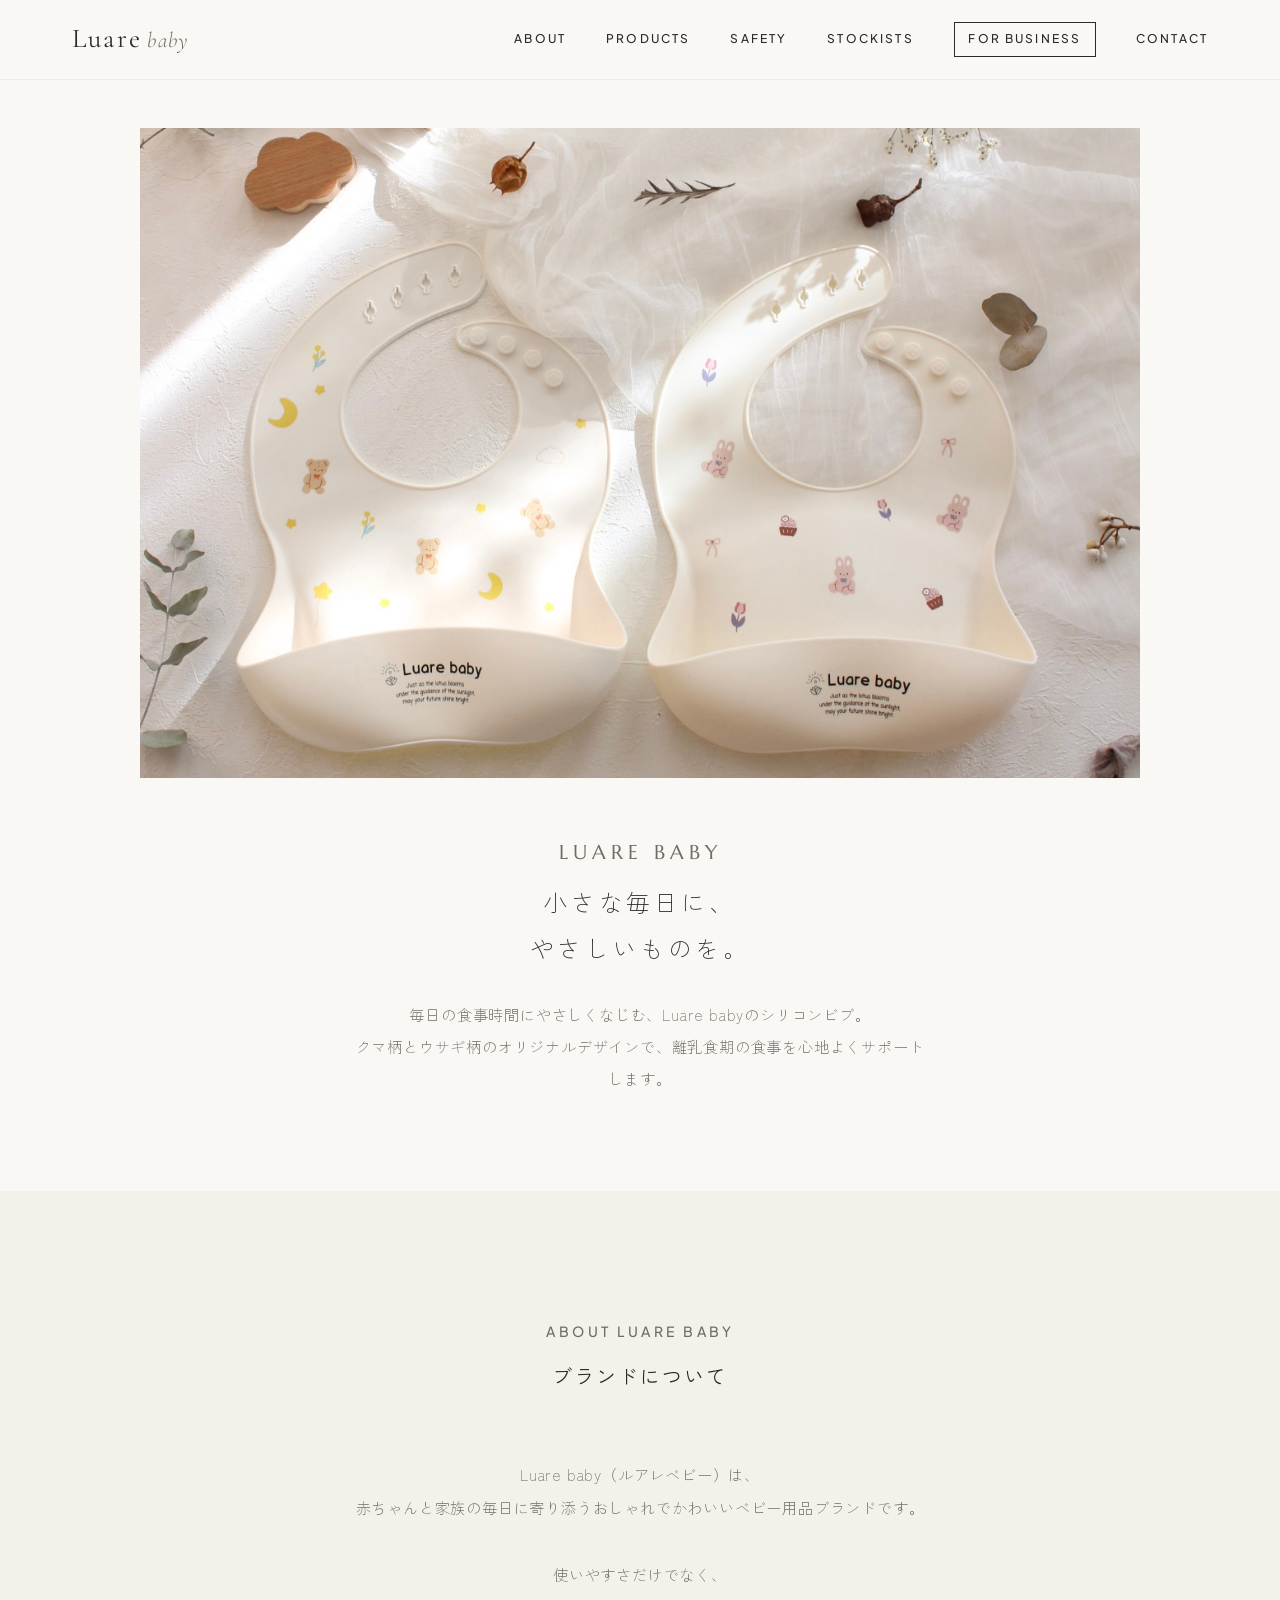
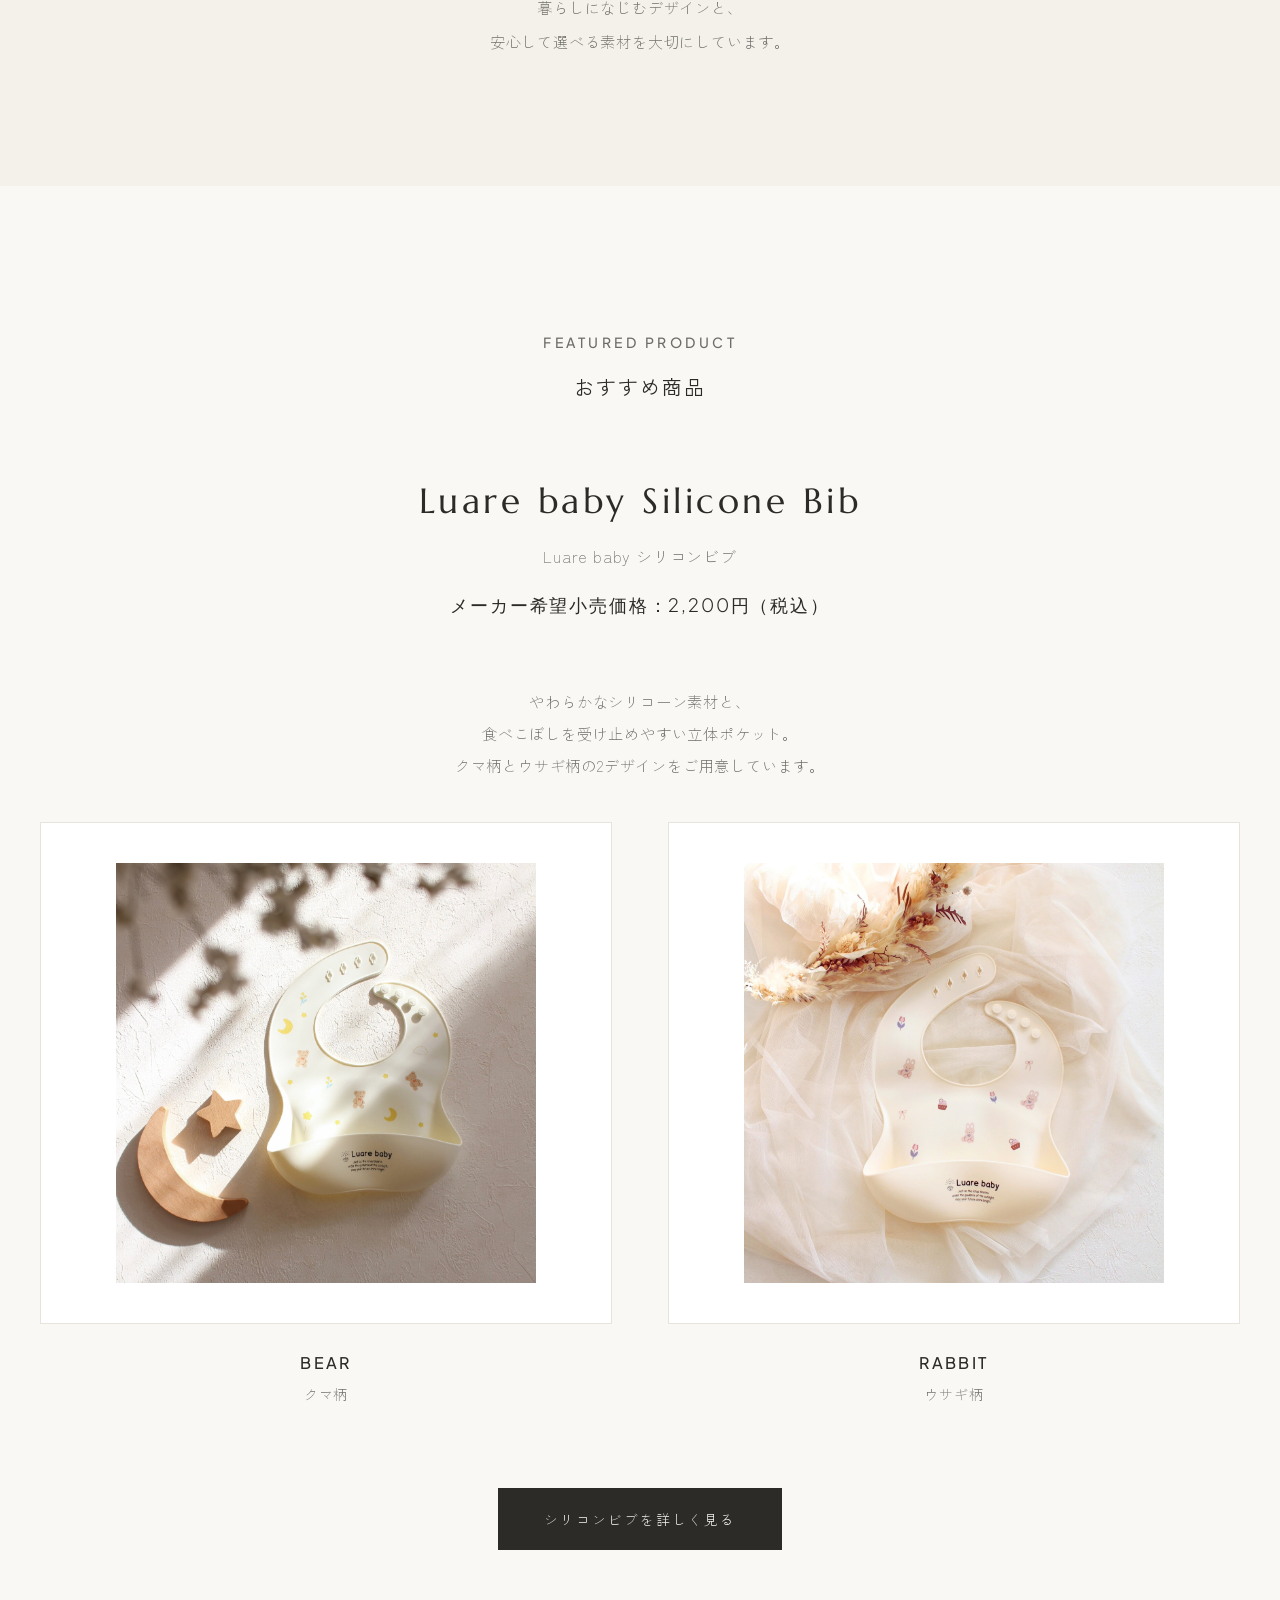
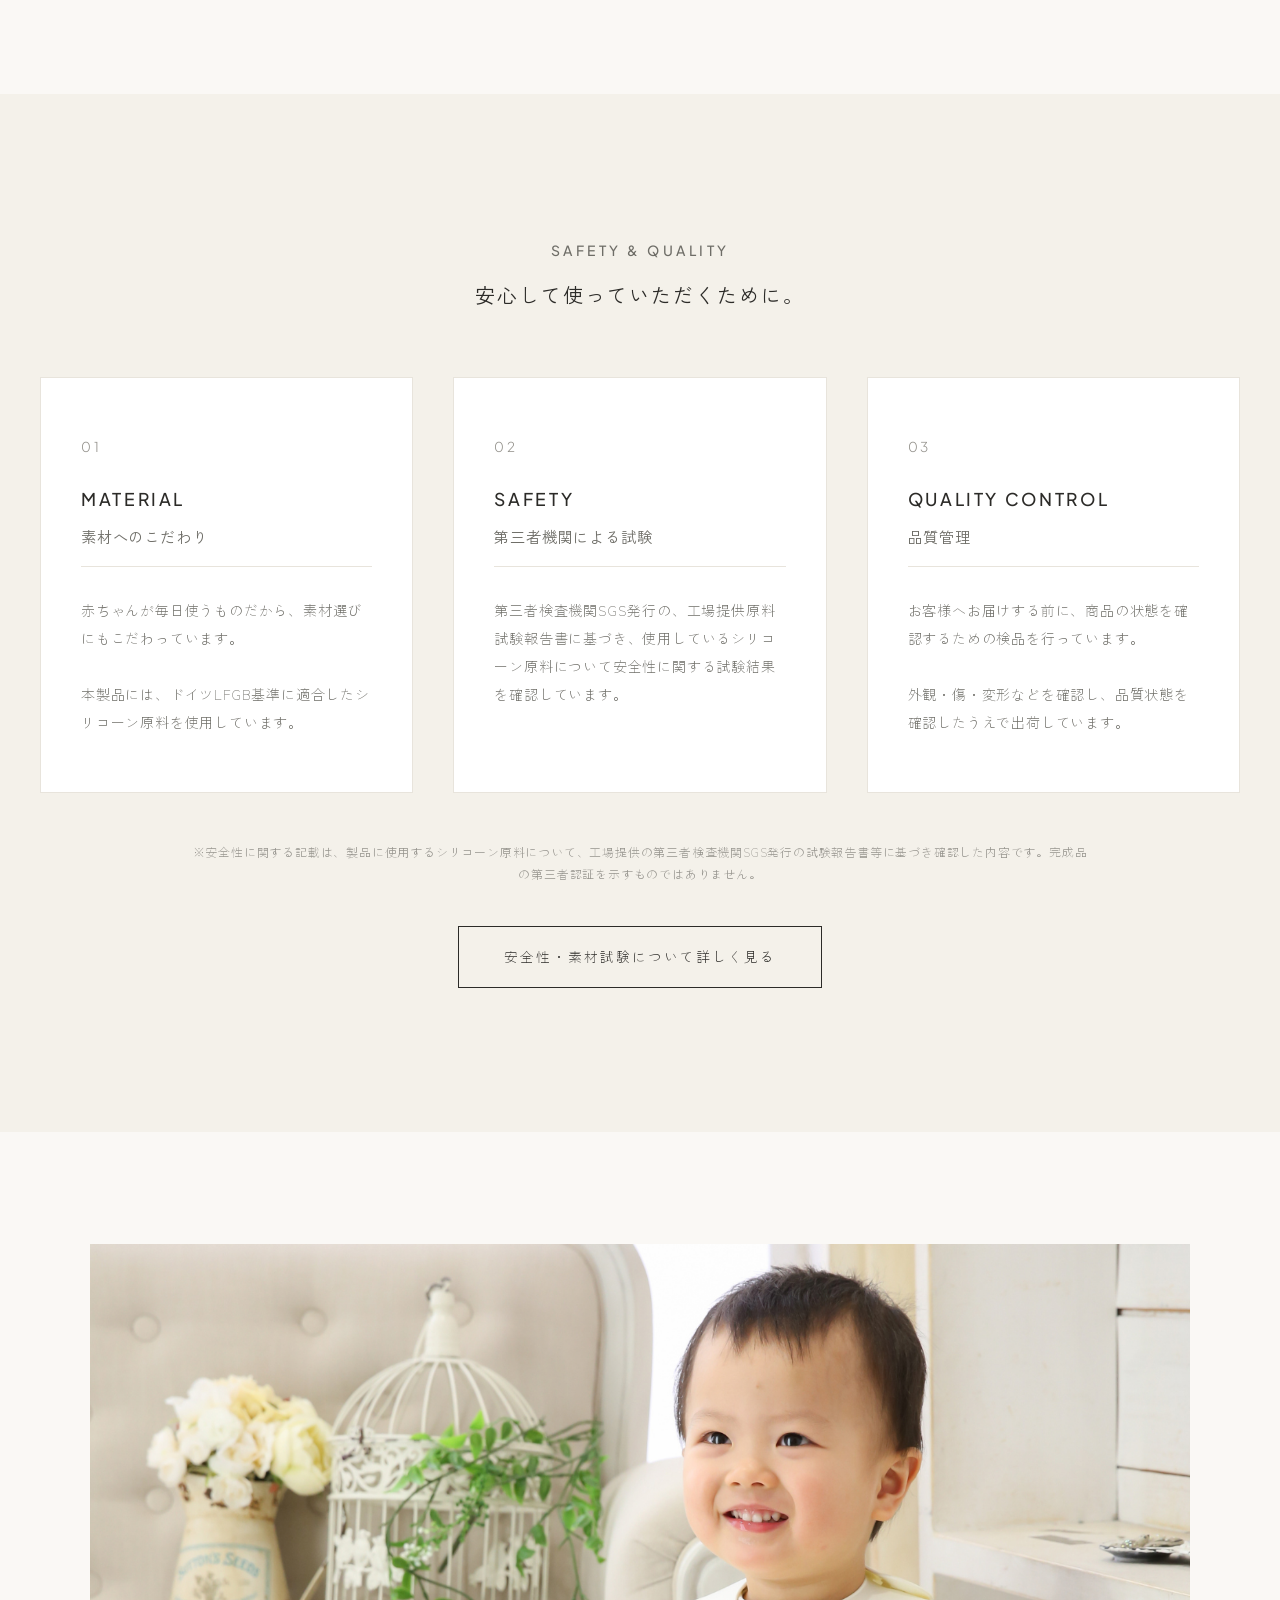
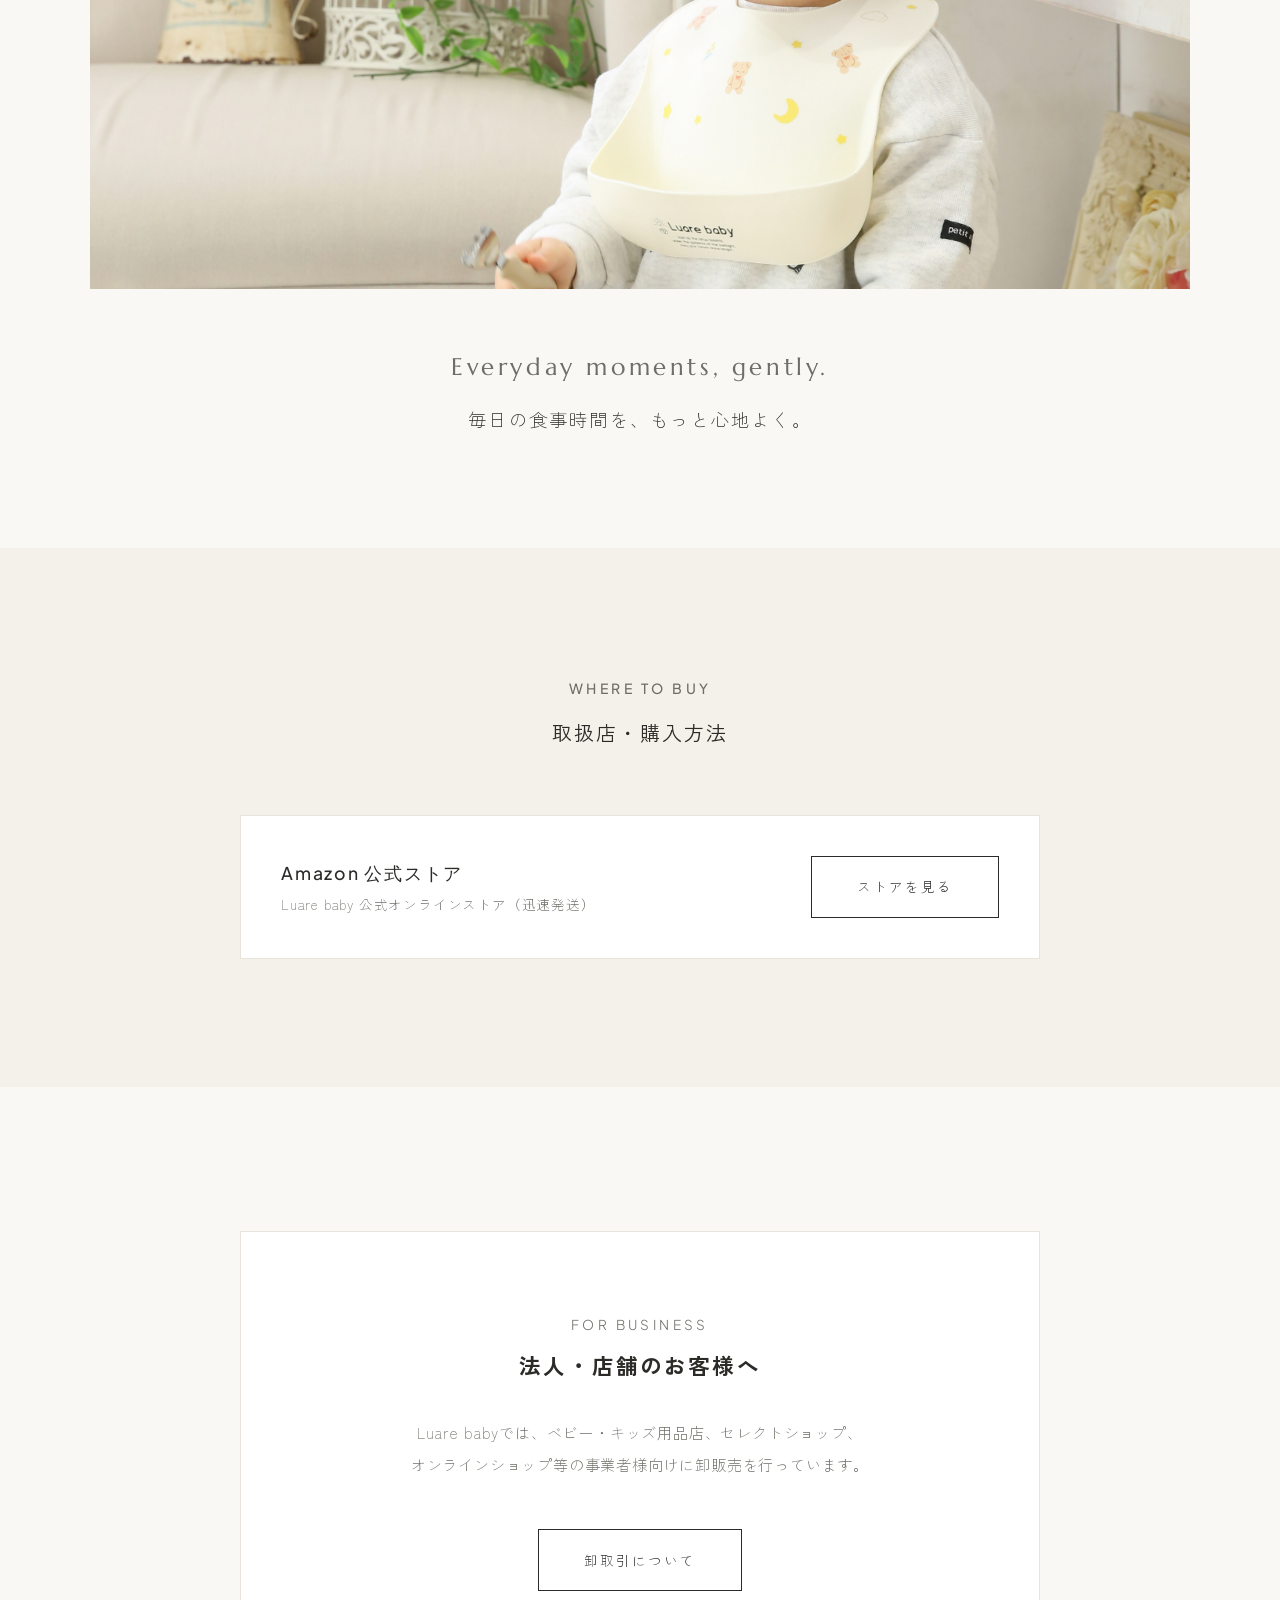
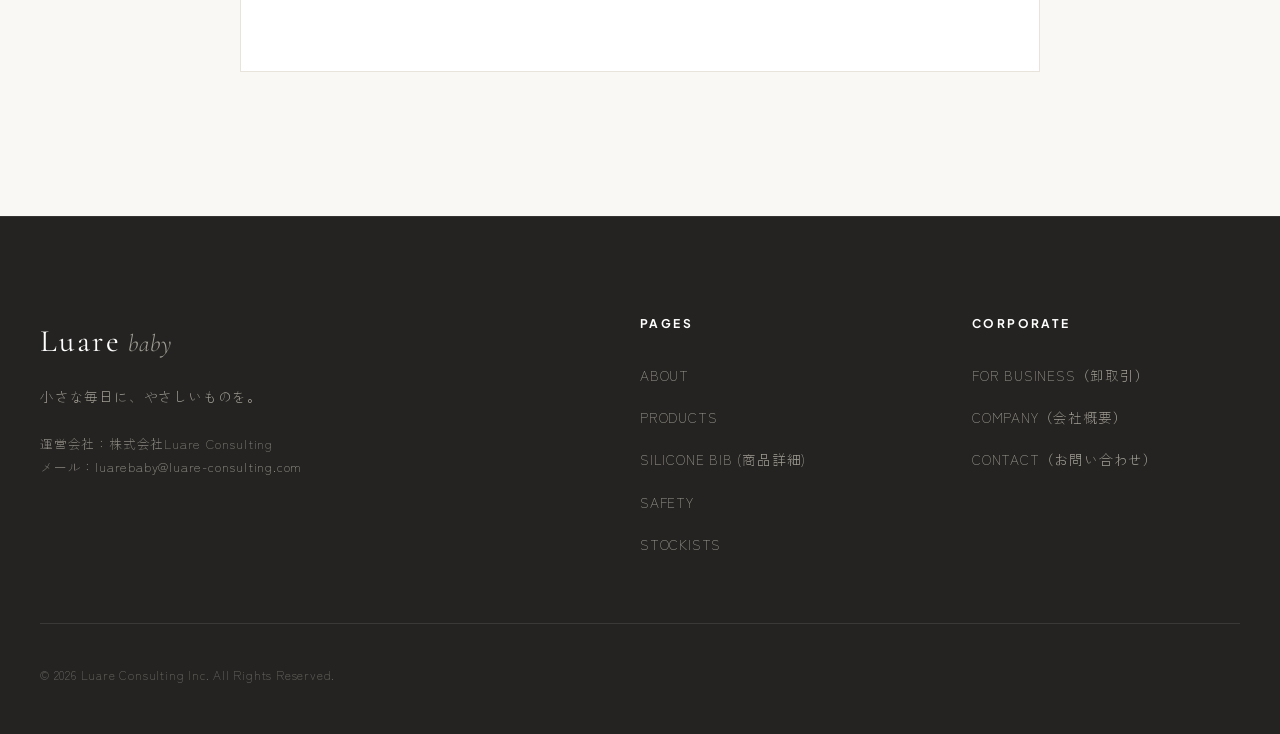
==== commit 59b58b31: "Refine typography for Luare baby brand logo, replace domain display with email link in footer across" ====
--- a/index.html
+++ b/index.html
@@ -289,11 +289,11 @@
   <footer class="site-footer">
     <div class="footer-container">
       <div>
-        <h2 class="footer-brand">Luare baby</h2>
+        <h2 class="footer-brand">Luare <span>baby</span></h2>
         <p class="footer-tagline">小さな毎日に、やさしいものを。</p>
         <div class="footer-company-info">
           <p>運営会社：株式会社Luare Consulting</p>
-          <p>ドメイン：baby.luare-consulting.com</p>
+          <p>メール：<a href="mailto:luarebaby@luare-consulting.com">luarebaby@luare-consulting.com</a></p>
         </div>
       </div>
 
--- a/assets/css/style.css
+++ b/assets/css/style.css
@@ -1,4 +1,4 @@
-@import url('https://fonts.googleapis.com/css2?family=Marcellus&family=Plus+Jakarta+Sans:wght@300;400;500;600&family=Zen+Kaku+Gothic+New:wght@300;400;500&display=swap');
+@import url('https://fonts.googleapis.com/css2?family=Cormorant+Garamond:ital,wght@0,300;0,400;0,500;1,300;1,400&family=Marcellus&family=Plus+Jakarta+Sans:wght@300;400;500;600&family=Zen+Kaku+Gothic+New:wght@300;400;500&display=swap');
 
 /* ==========================================================================
    Design System & Base Tokens
@@ -19,6 +19,7 @@
   --border-dark: #2C2B28;      /* Primary Accent Border */
 
   /* Typography Families */
+  --font-brand: 'Cormorant Garamond', 'Marcellus', 'Georgia', serif;
   --font-serif: 'Marcellus', 'Times New Roman', serif;
   --font-sans-en: 'Plus Jakarta Sans', -apple-system, sans-serif;
   --font-sans-jp: 'Zen Kaku Gothic New', "Hiragino Sans", "Hiragino Kaku Gothic ProN", "Meiryo", sans-serif;
@@ -144,19 +145,26 @@
 }
 
 .logo {
-  font-family: var(--font-serif);
-  font-size: 1.5rem;
+  font-family: var(--font-brand);
+  font-size: 1.7rem;
   font-weight: 400;
-  letter-spacing: 0.15em;
-  color: var(--text-main);
-  text-transform: uppercase;
+  letter-spacing: 0.08em;
+  color: var(--text-main);
+  text-transform: none;
+  display: inline-flex;
+  align-items: baseline;
+  gap: 0.35rem;
+  text-decoration: none;
 }
 
 .logo span {
-  font-size: 1.1rem;
+  font-size: 1.35rem;
   font-weight: 300;
+  font-style: italic;
+  color: var(--text-muted);
+  letter-spacing: 0.05em;
   display: inline-block;
-  margin-left: 0.2rem;
+  margin-left: 0;
 }
 
 .nav-desktop {
@@ -1145,11 +1153,24 @@
 }
 
 .footer-brand {
-  font-family: var(--font-serif);
-  font-size: 1.6rem;
-  letter-spacing: 0.15em;
+  font-family: var(--font-brand);
+  font-size: 1.95rem;
+  font-weight: 400;
+  letter-spacing: 0.08em;
   color: #FFFFFF;
-  margin-bottom: 1rem;
+  margin-bottom: 0.8rem;
+  text-transform: none;
+  display: flex;
+  align-items: baseline;
+  gap: 0.4rem;
+}
+
+.footer-brand span {
+  font-size: 1.5rem;
+  font-weight: 300;
+  font-style: italic;
+  color: #A3A097;
+  letter-spacing: 0.05em;
 }
 
 .footer-tagline {
@@ -1162,7 +1183,18 @@
 .footer-company-info {
   font-size: 0.8rem;
   color: #8C8982;
-  line-height: 1.7;
+  line-height: 1.8;
+}
+
+.footer-company-info a {
+  color: #A3A097;
+  text-decoration: none;
+  transition: color 0.3s ease;
+}
+
+.footer-company-info a:hover {
+  color: #FFFFFF;
+  text-decoration: underline;
 }
 
 .footer-nav-title {
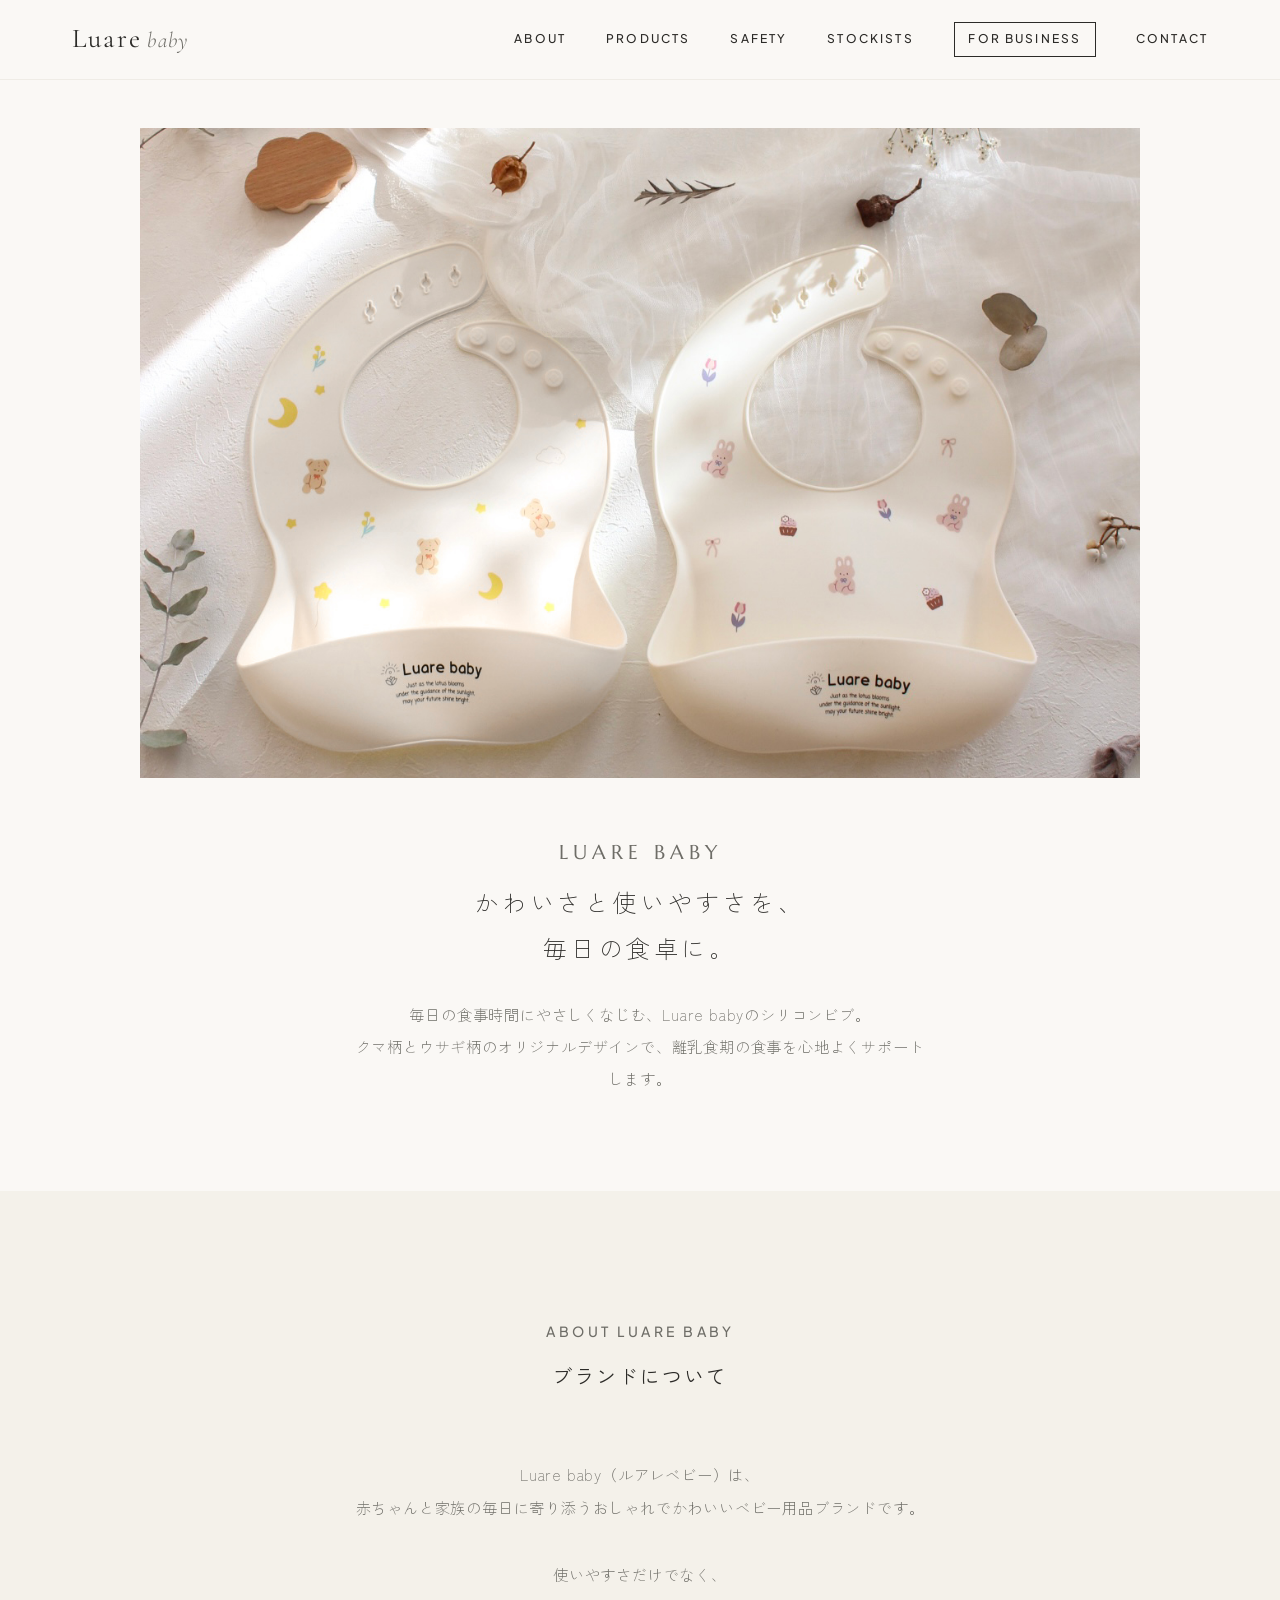
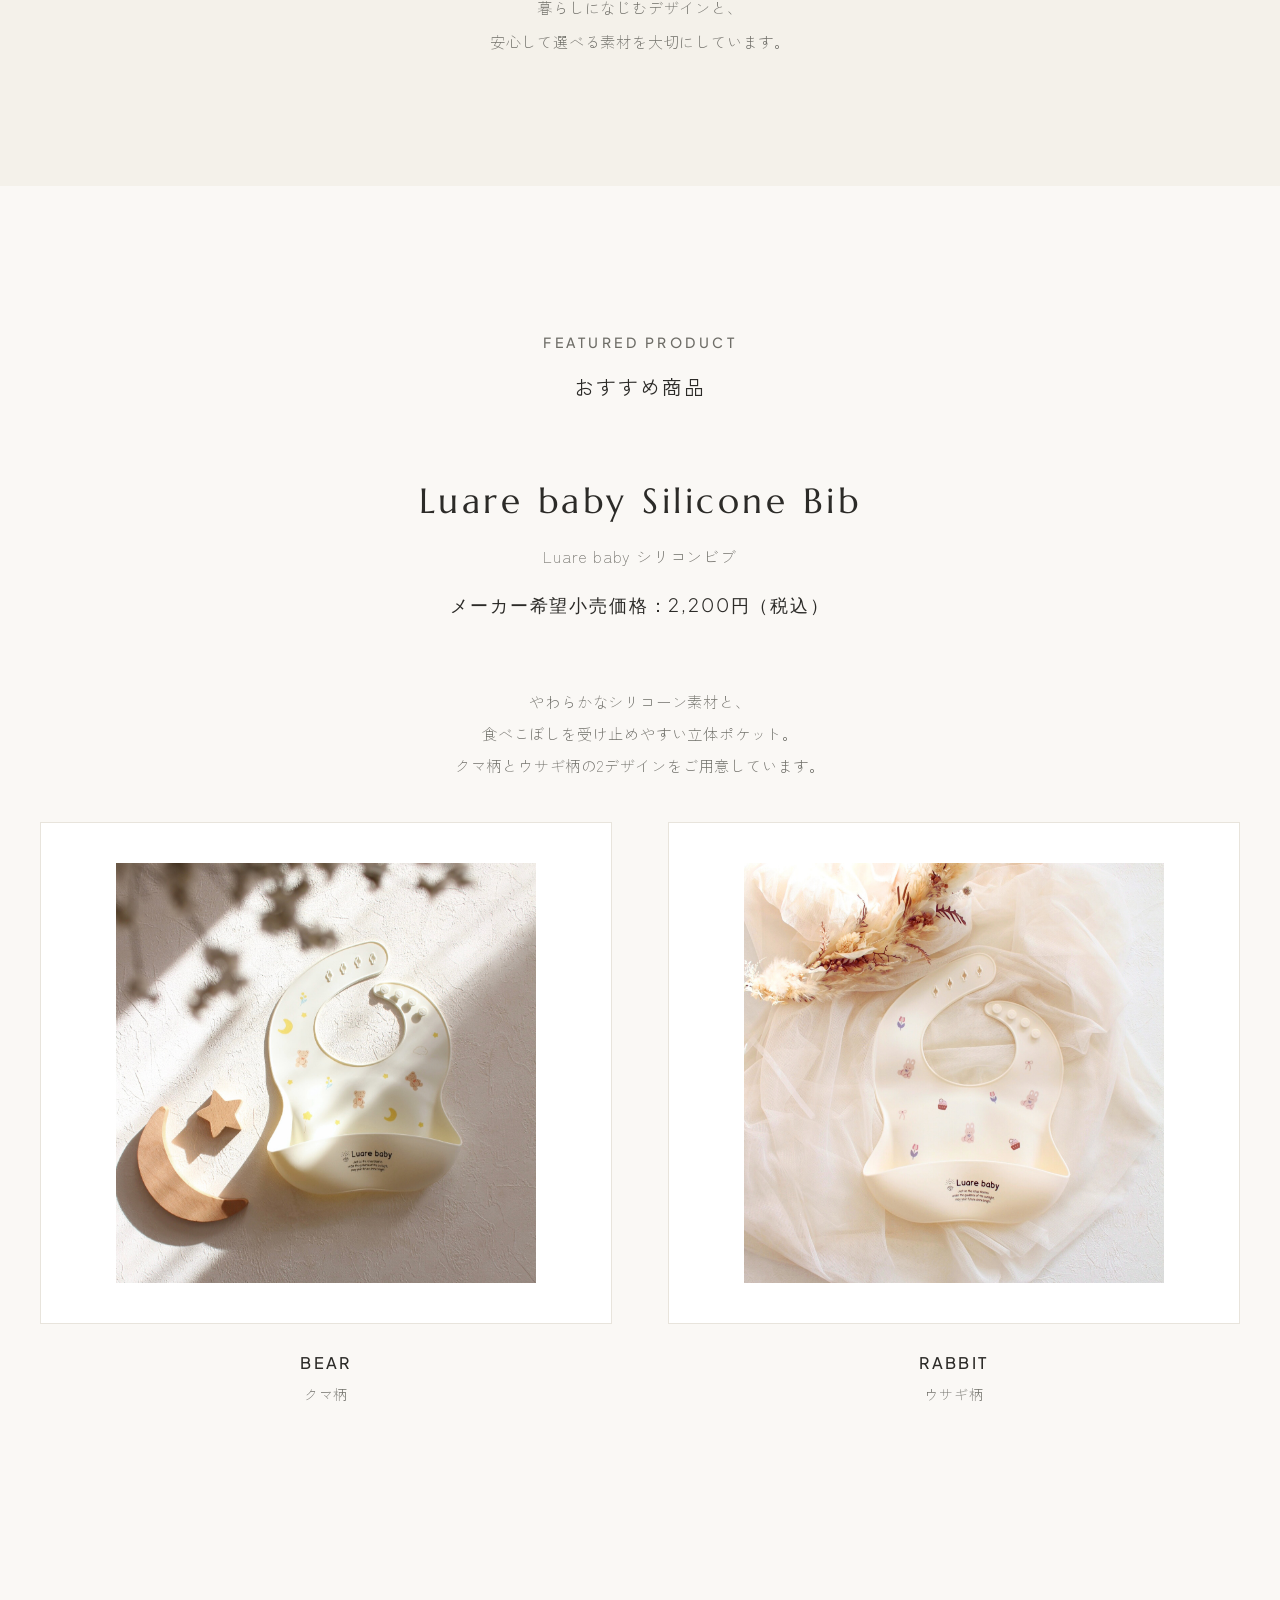
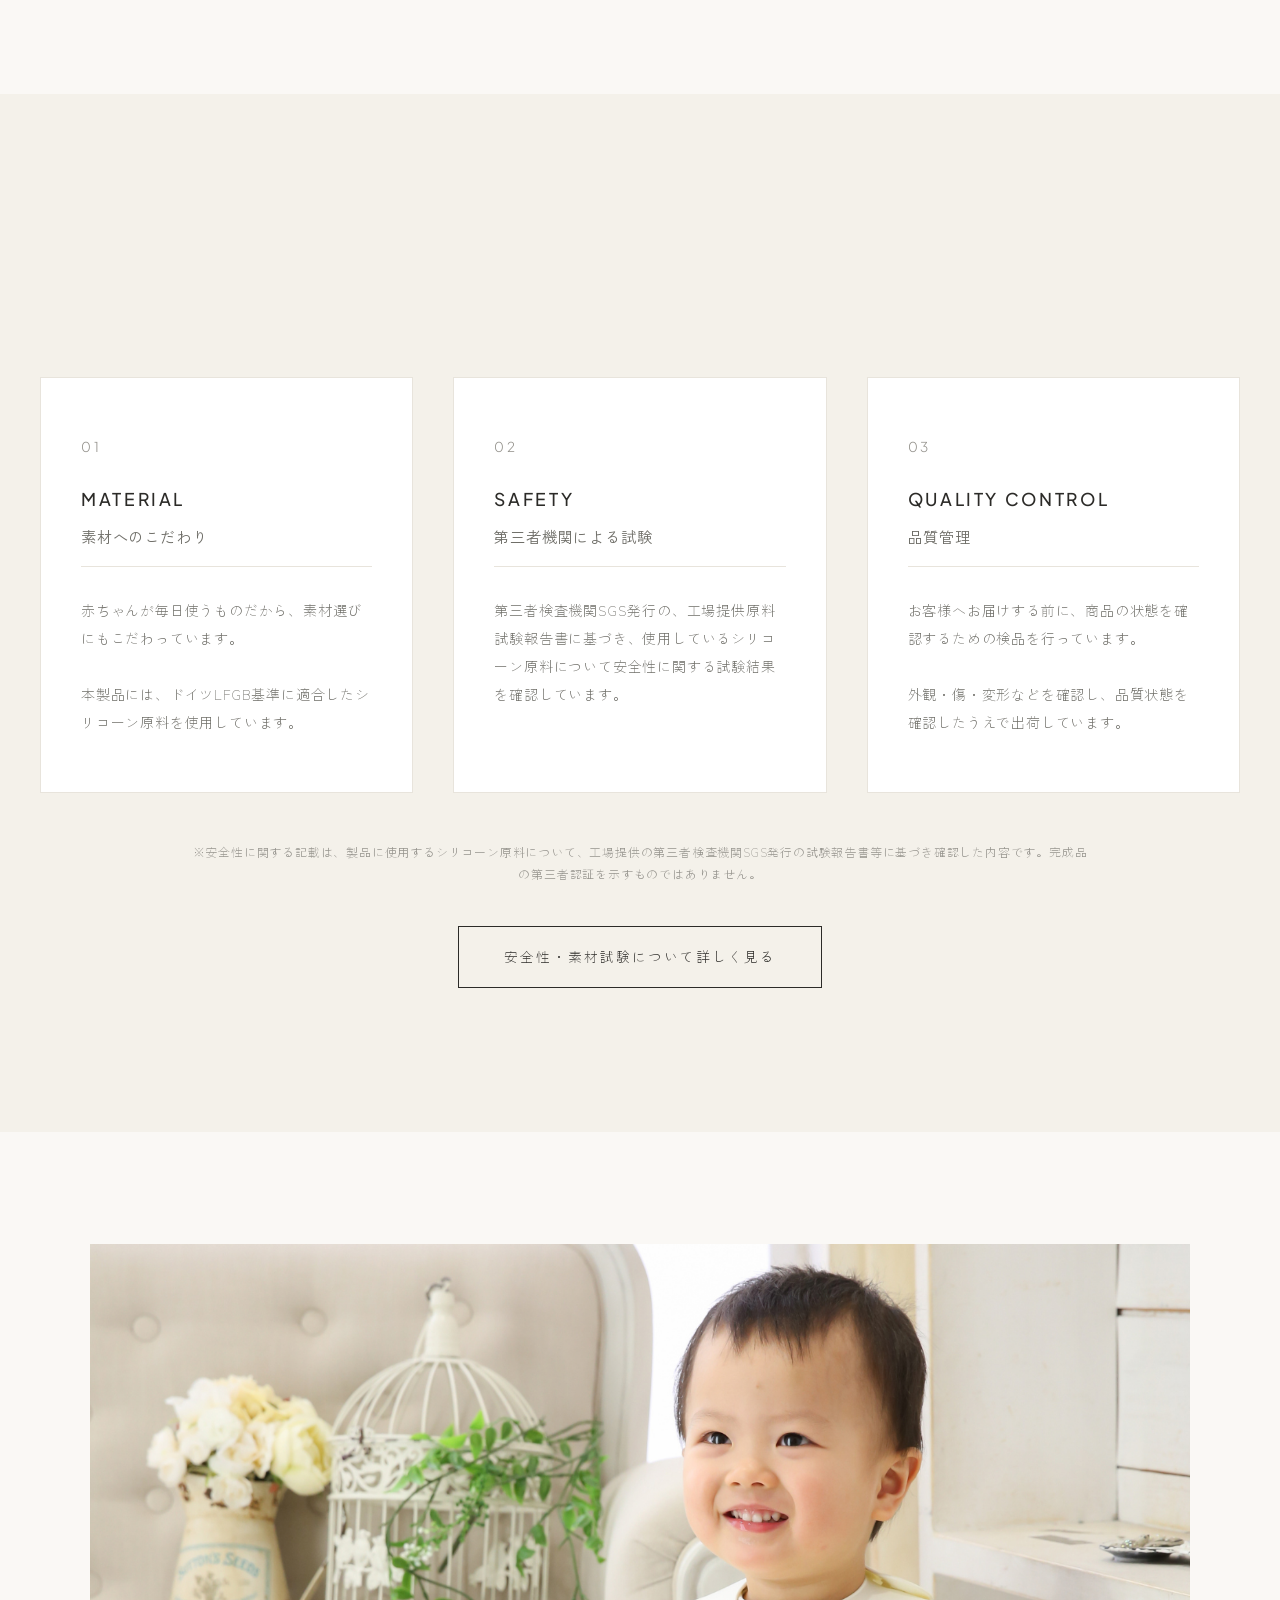
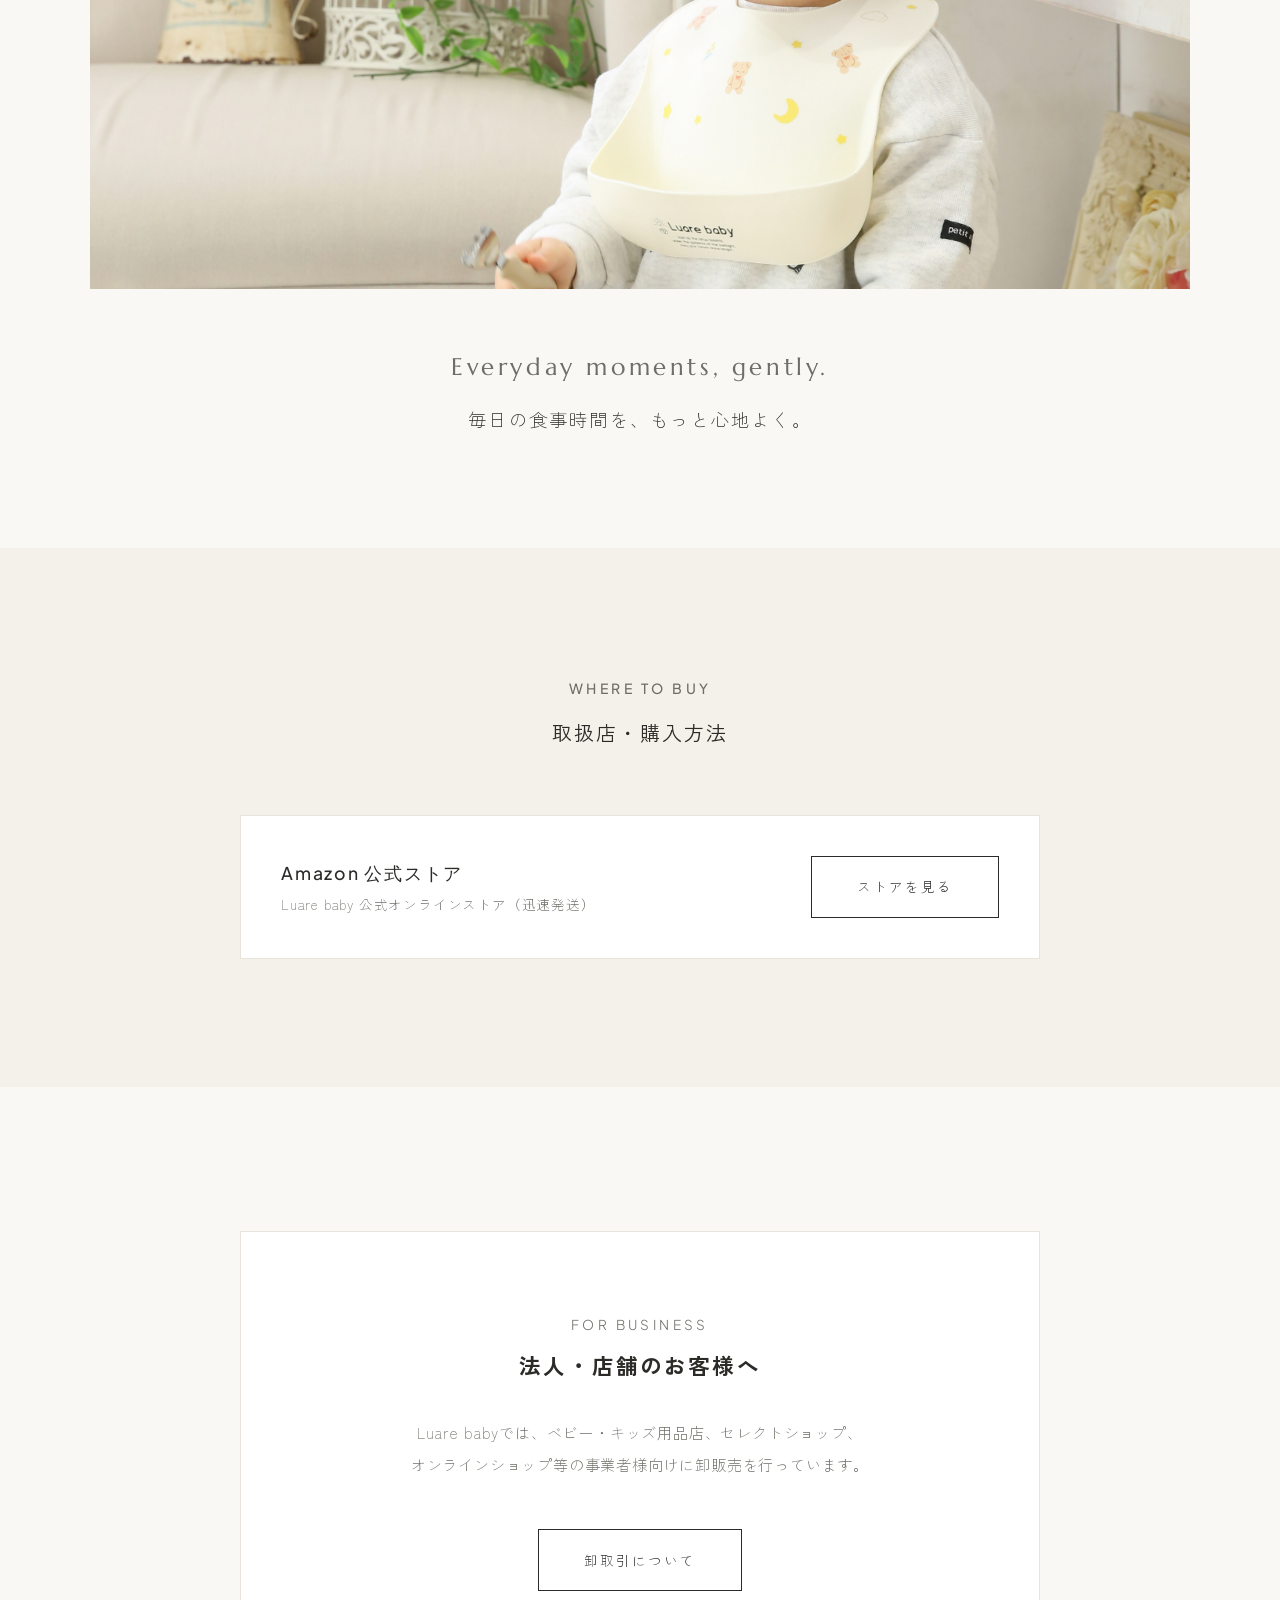
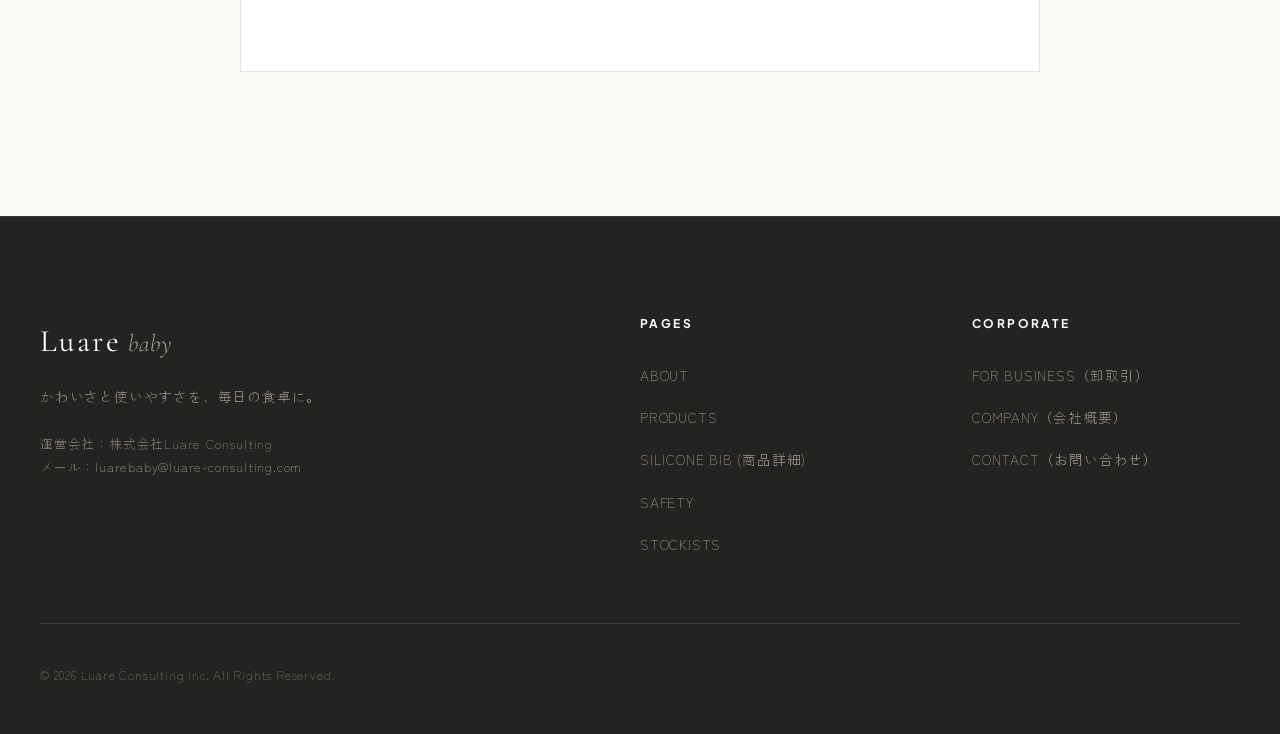
==== commit 5603a96d: "Replace old brand copy with new copy 'かわいさと使いやすさを、毎日の食卓に。' across HERO, config, meta, and footers wh" ====
--- a/index.html
+++ b/index.html
@@ -8,7 +8,7 @@
   
   <!-- OGP Tags -->
   <meta property="og:title" content="Luare baby（ルアレベビー）公式｜ベビー・キッズ用品ブランド">
-  <meta property="og:description" content="小さな毎日に、やさしいものを。赤ちゃんと家族の毎日に寄り添うベビー・キッズ用品ブランド。">
+  <meta property="og:description" content="かわいさと使いやすさを、毎日の食卓に。赤ちゃんと家族の毎日に寄り添うベビー・キッズ用品ブランド。">
   <meta property="og:type" content="website">
   <meta property="og:url" content="https://baby.luare-consulting.com/">
   <meta property="og:image" content="https://baby.luare-consulting.com/assets/images/hero/hero-bibs.jpg">
@@ -17,7 +17,7 @@
   <!-- Twitter Card -->
   <meta name="twitter:card" content="summary_large_image">
   <meta name="twitter:title" content="Luare baby（ルアレベビー）公式｜ベビー・キッズ用品ブランド">
-  <meta name="twitter:description" content="小さな毎日に、やさしいものを。">
+  <meta name="twitter:description" content="かわいさと使いやすさを、毎日の食卓に。">
   <meta name="twitter:image" content="https://baby.luare-consulting.com/assets/images/hero/hero-bibs.jpg">
   
   <!-- Favicon & Canonical -->
@@ -101,8 +101,8 @@
         <div class="hero-content">
           <p class="hero-brand">Luare baby</p>
           <h1 class="hero-copy">
-            小さな毎日に、<br>
-            やさしいものを。
+            かわいさと使いやすさを、<br>
+            毎日の食卓に。
           </h1>
           <p class="hero-subtext">
             毎日の食事時間にやさしくなじむ、Luare babyのシリコンビブ。<br>
@@ -290,7 +290,7 @@
     <div class="footer-container">
       <div>
         <h2 class="footer-brand">Luare <span>baby</span></h2>
-        <p class="footer-tagline">小さな毎日に、やさしいものを。</p>
+        <p class="footer-tagline">かわいさと使いやすさを、毎日の食卓に。</p>
         <div class="footer-company-info">
           <p>運営会社：株式会社Luare Consulting</p>
           <p>メール：<a href="mailto:luarebaby@luare-consulting.com">luarebaby@luare-consulting.com</a></p>
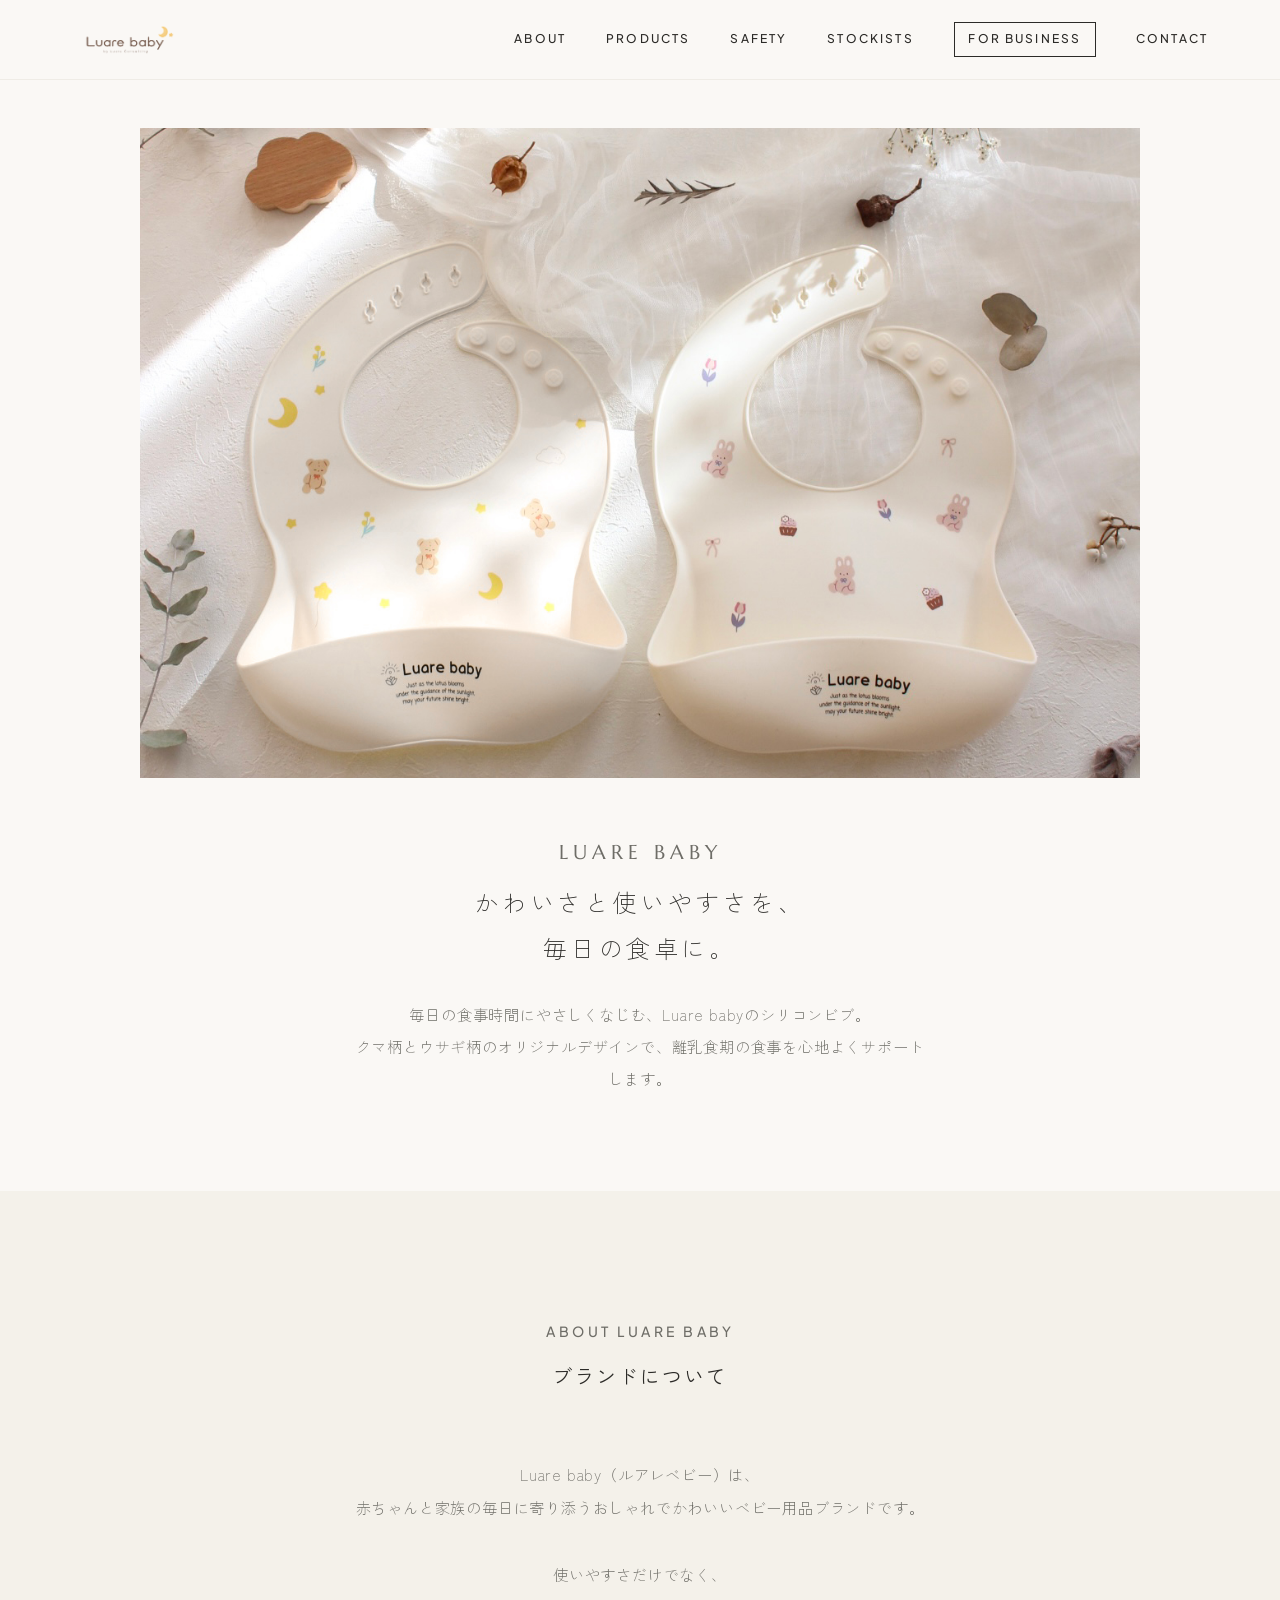
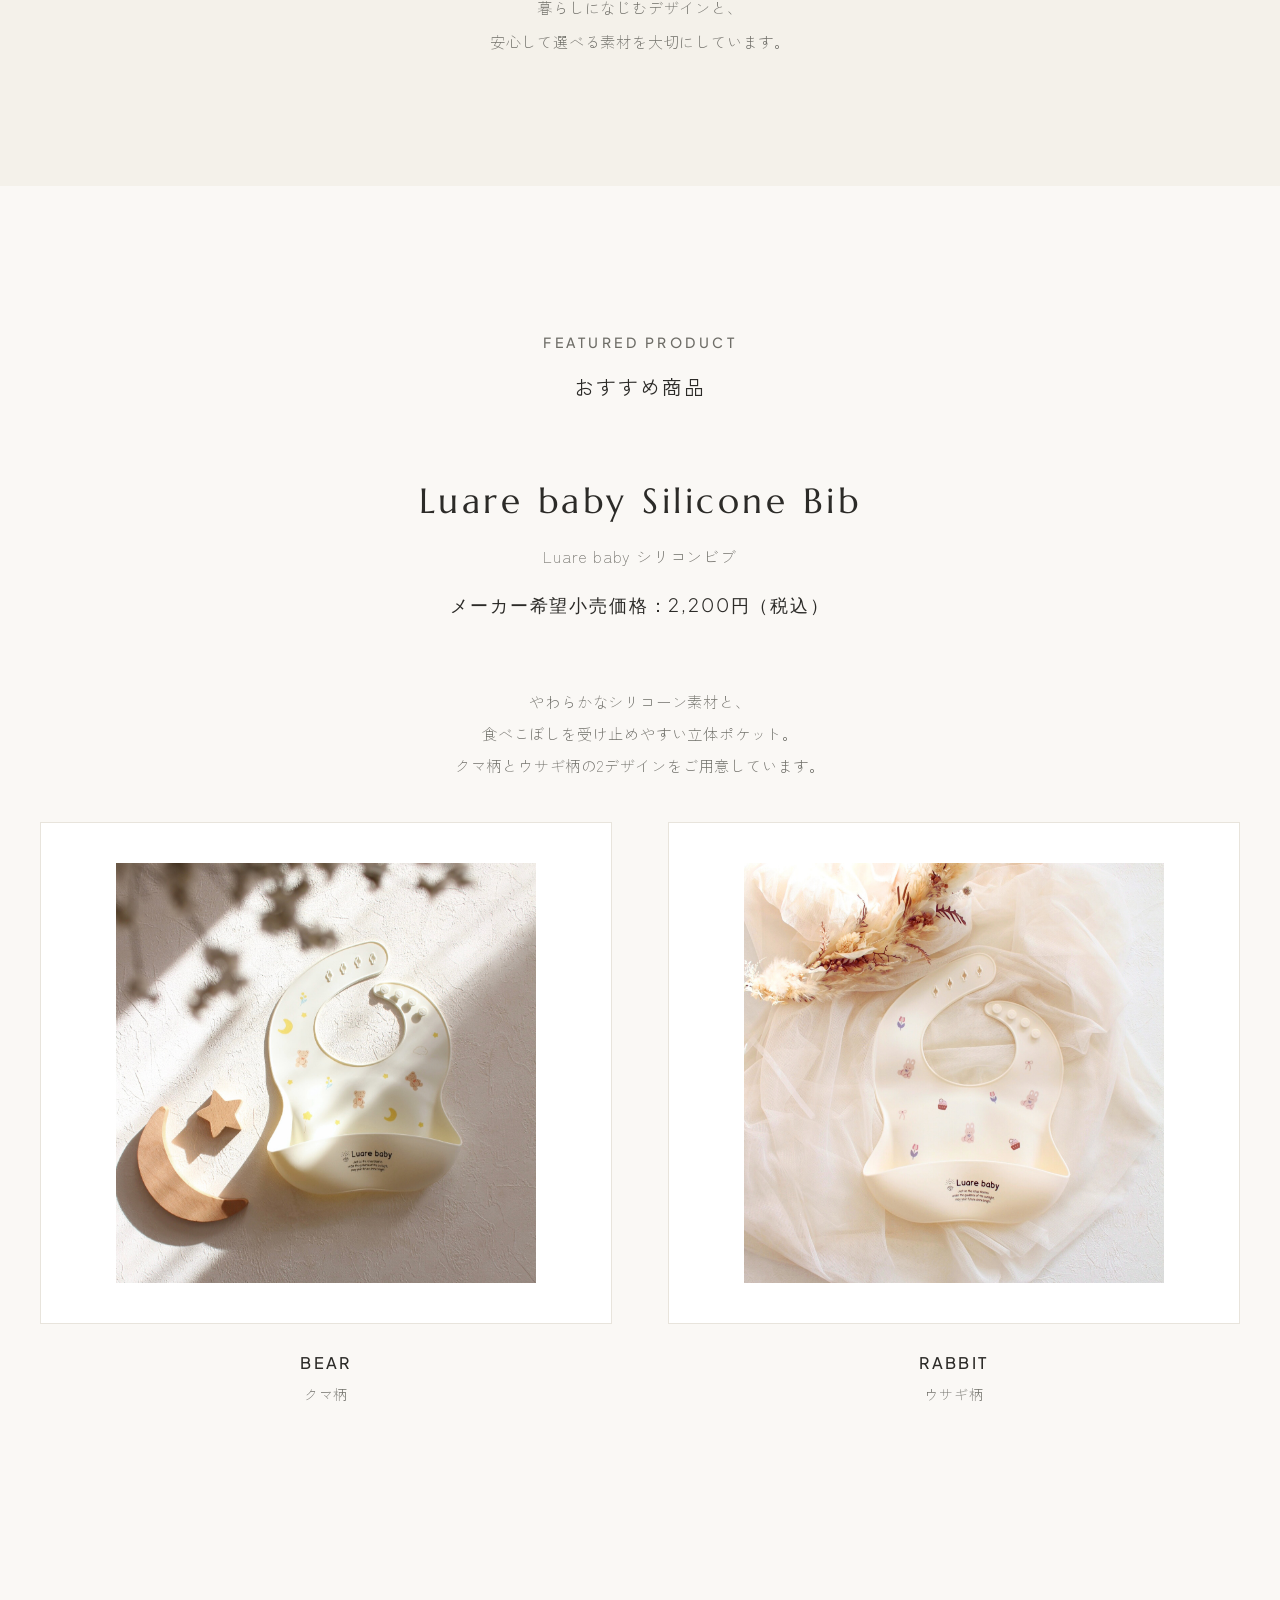
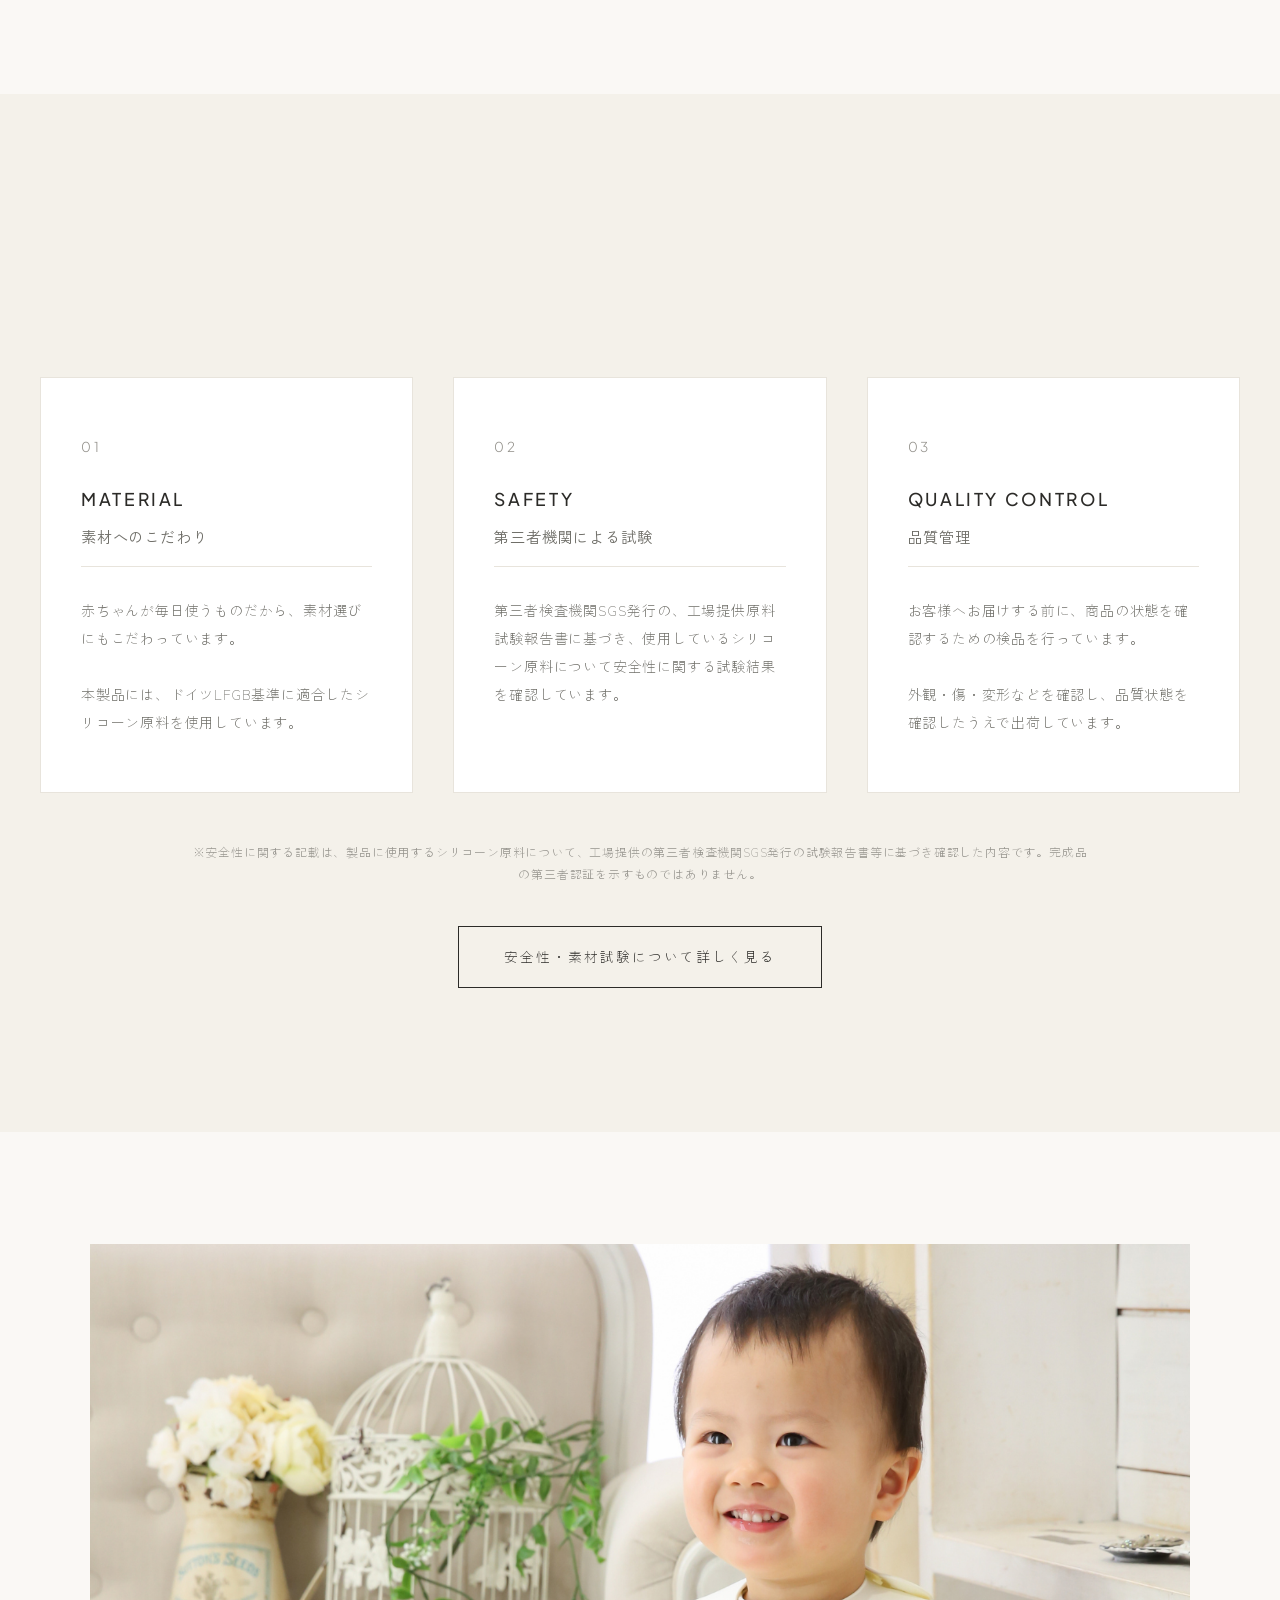
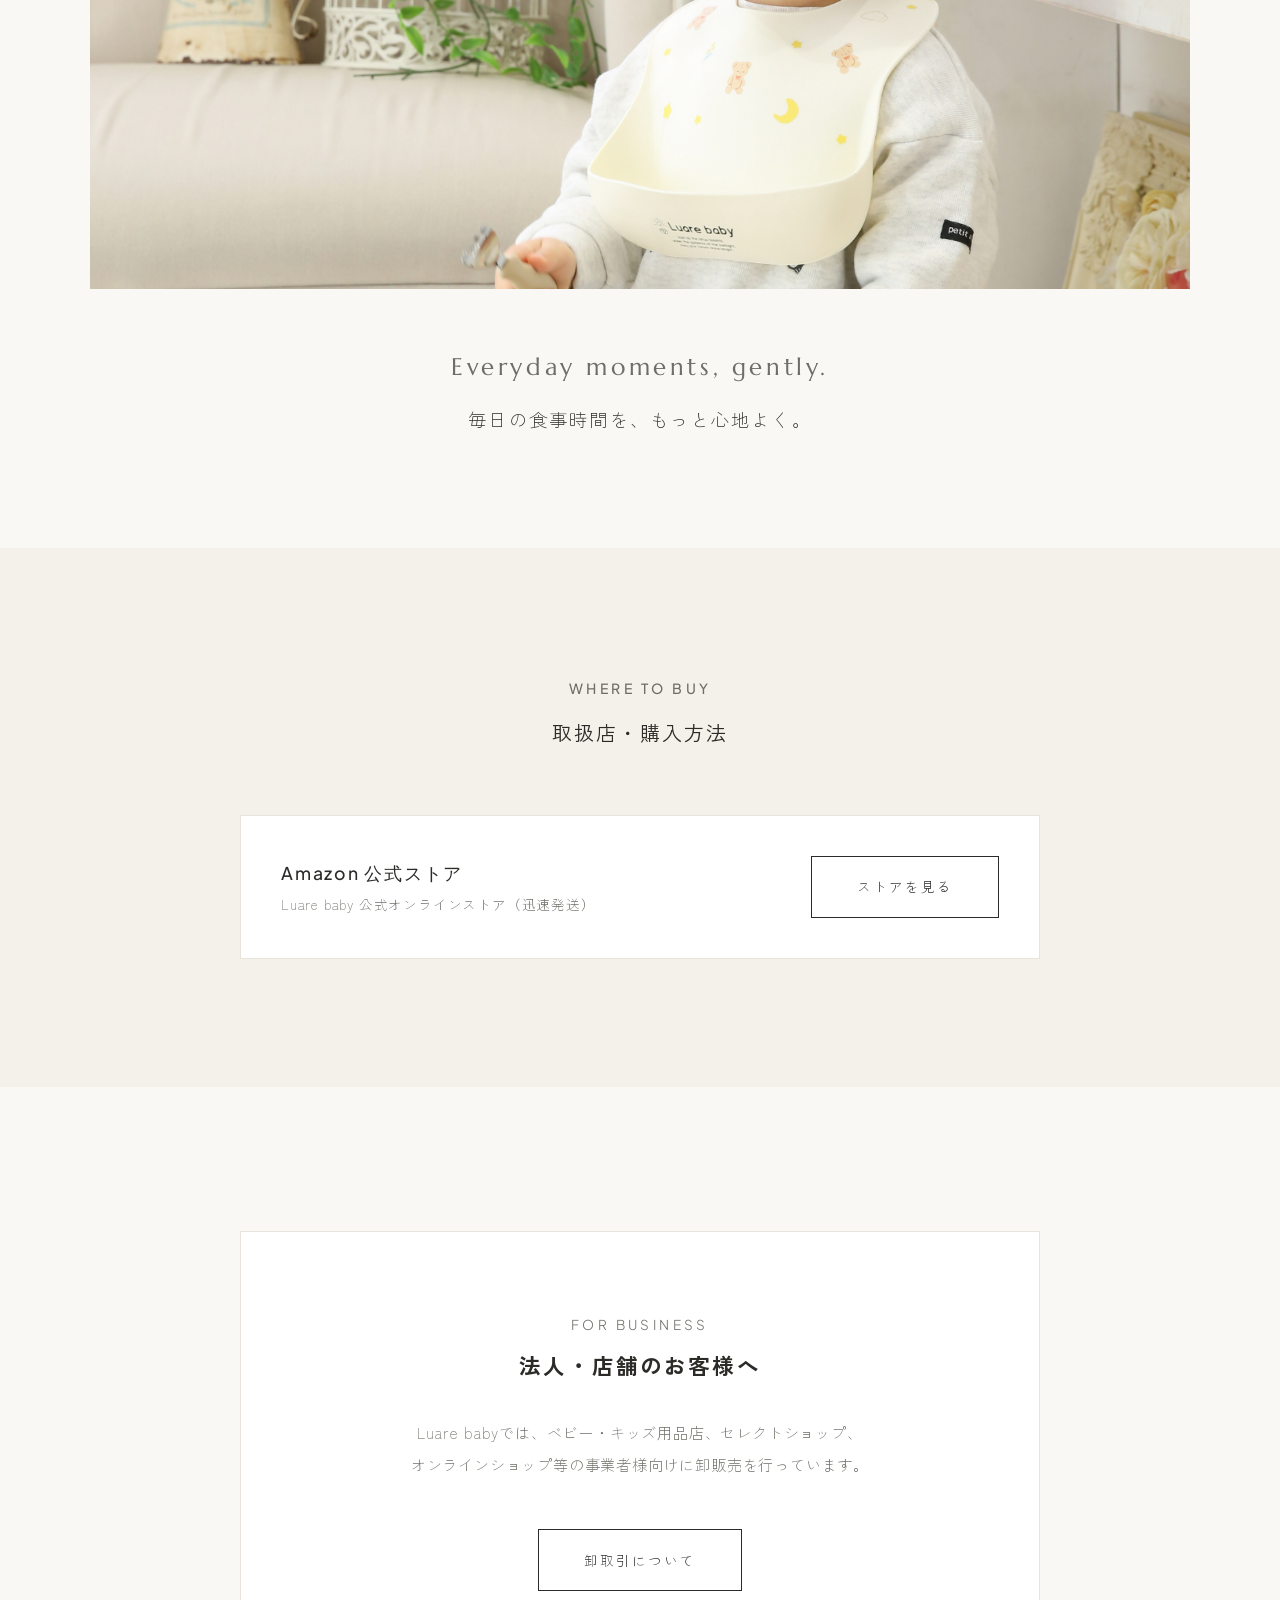
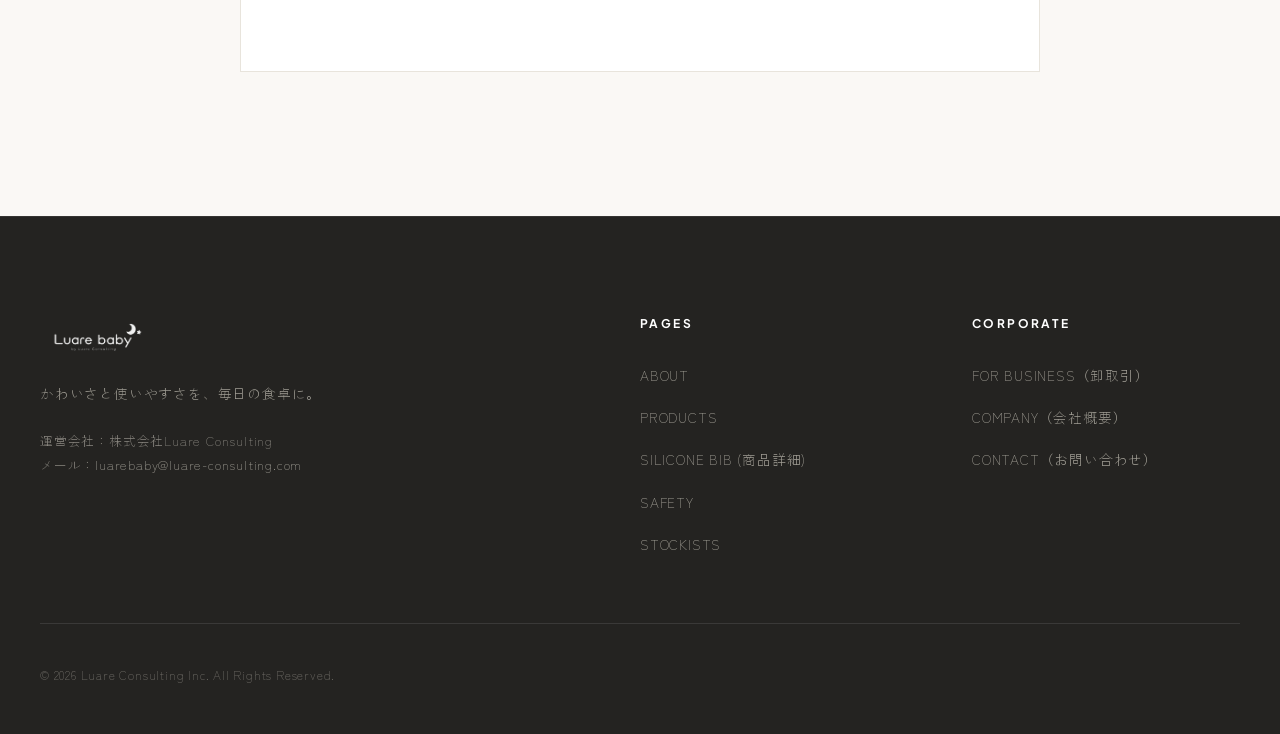
==== commit 41a8e396: "Integrate official Luare baby brand logo image (logo/brand-logo.png) in header and footer across all" ====
--- a/index.html
+++ b/index.html
@@ -56,7 +56,7 @@
   <header class="site-header">
     <div class="header-container">
       <a href="index.html" class="logo">
-        Luare <span>baby</span>
+        <img src="assets/images/logo/brand-logo.png" alt="Luare baby by Luare Consulting" class="logo-img" width="220" height="48">
       </a>
 
       <nav class="nav-desktop">
@@ -289,7 +289,9 @@
   <footer class="site-footer">
     <div class="footer-container">
       <div>
-        <h2 class="footer-brand">Luare <span>baby</span></h2>
+        <h2 class="footer-brand">
+          <img src="assets/images/logo/brand-logo.png" alt="Luare baby by Luare Consulting" class="footer-logo-img" width="220" height="48">
+        </h2>
         <p class="footer-tagline">かわいさと使いやすさを、毎日の食卓に。</p>
         <div class="footer-company-info">
           <p>運営会社：株式会社Luare Consulting</p>
--- a/assets/css/style.css
+++ b/assets/css/style.css
@@ -145,26 +145,22 @@
 }
 
 .logo {
-  font-family: var(--font-brand);
-  font-size: 1.7rem;
-  font-weight: 400;
-  letter-spacing: 0.08em;
-  color: var(--text-main);
-  text-transform: none;
   display: inline-flex;
-  align-items: baseline;
-  gap: 0.35rem;
+  align-items: center;
   text-decoration: none;
 }
 
-.logo span {
-  font-size: 1.35rem;
-  font-weight: 300;
-  font-style: italic;
-  color: var(--text-muted);
-  letter-spacing: 0.05em;
-  display: inline-block;
-  margin-left: 0;
+.logo-img {
+  height: 48px;
+  width: auto;
+  max-width: 220px;
+  object-fit: contain;
+  mix-blend-mode: multiply;
+  transition: opacity 0.3s ease;
+}
+
+.logo:hover .logo-img {
+  opacity: 0.82;
 }
 
 .nav-desktop {
@@ -1153,24 +1149,22 @@
 }
 
 .footer-brand {
-  font-family: var(--font-brand);
-  font-size: 1.95rem;
-  font-weight: 400;
-  letter-spacing: 0.08em;
-  color: #FFFFFF;
-  margin-bottom: 0.8rem;
-  text-transform: none;
-  display: flex;
-  align-items: baseline;
-  gap: 0.4rem;
-}
-
-.footer-brand span {
-  font-size: 1.5rem;
-  font-weight: 300;
-  font-style: italic;
-  color: #A3A097;
-  letter-spacing: 0.05em;
+  margin-bottom: 1.2rem;
+  display: block;
+}
+
+.footer-logo-img {
+  height: 48px;
+  width: auto;
+  max-width: 220px;
+  object-fit: contain;
+  filter: brightness(0) invert(1);
+  opacity: 0.95;
+  transition: opacity 0.3s ease;
+}
+
+.footer-logo-img:hover {
+  opacity: 1;
 }
 
 .footer-tagline {
@@ -1183,13 +1177,25 @@
 .footer-company-info {
   font-size: 0.8rem;
   color: #8C8982;
-  line-height: 1.8;
+  line-height: 1.85;
+}
+
+.footer-company-info p {
+  word-break: break-all;
+  overflow-wrap: anywhere;
 }
 
 .footer-company-info a {
   color: #A3A097;
   text-decoration: none;
   transition: color 0.3s ease;
+  word-break: break-all;
+  overflow-wrap: anywhere;
+}
+
+.footer-company-info a:hover {
+  color: #FFFFFF;
+  text-decoration: underline;
 }
 
 .footer-company-info a:hover {
@@ -1467,6 +1473,11 @@
     --header-height: 70px;
   }
 
+  .logo-img, .footer-logo-img {
+    height: 38px;
+    max-width: 170px;
+  }
+
   .nav-desktop {
     display: none;
   }
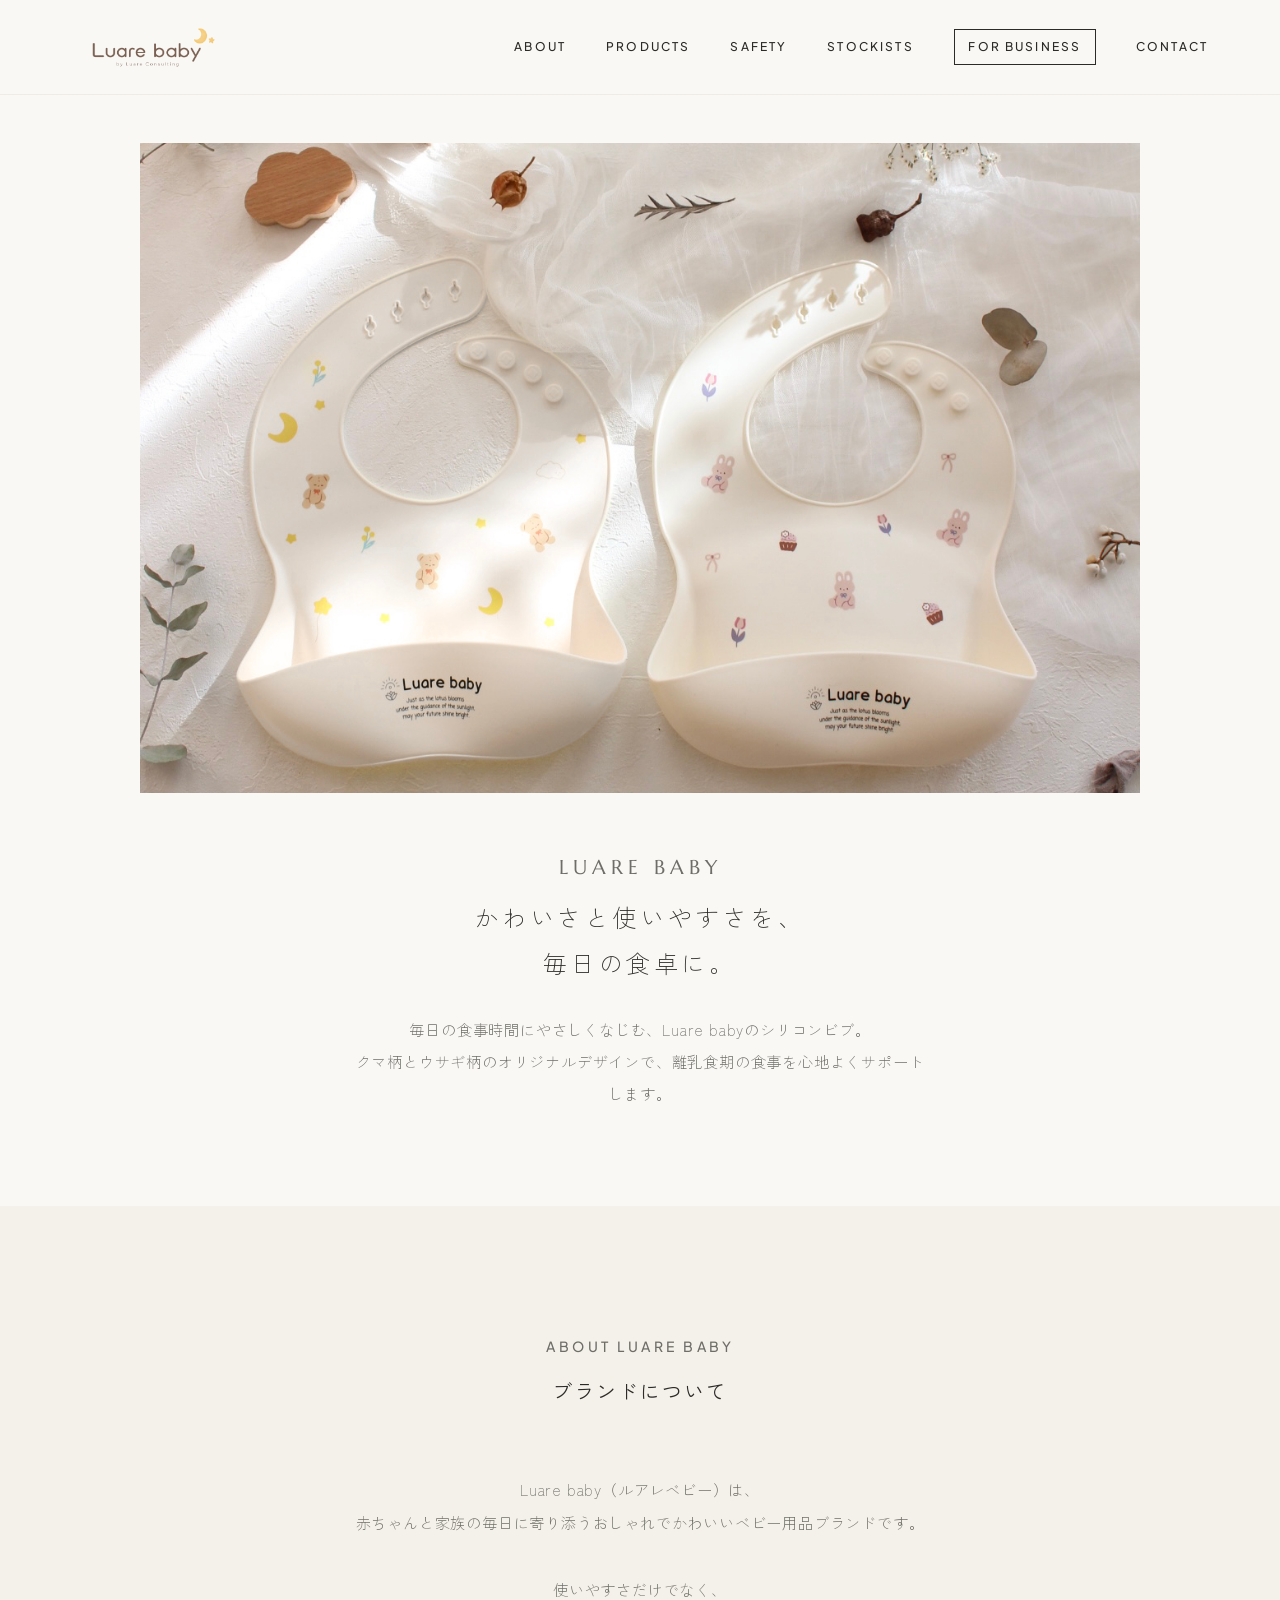
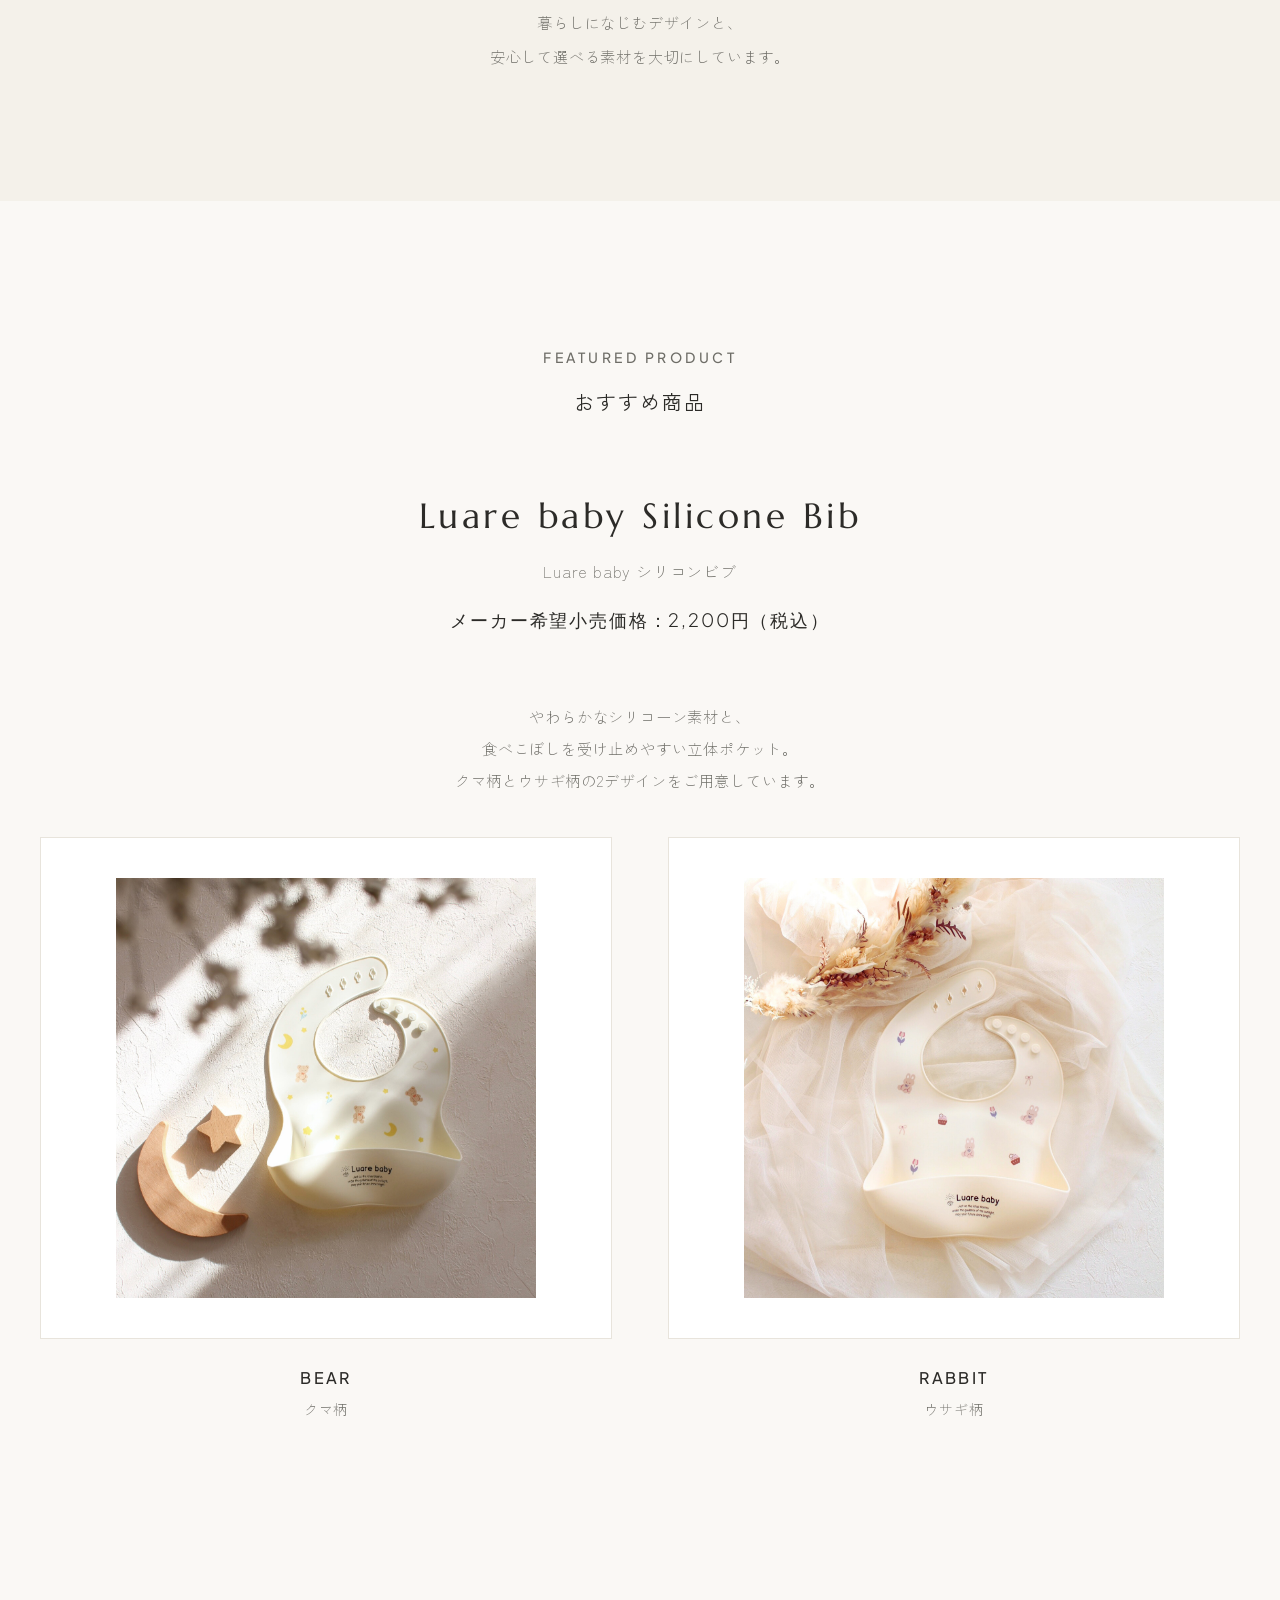
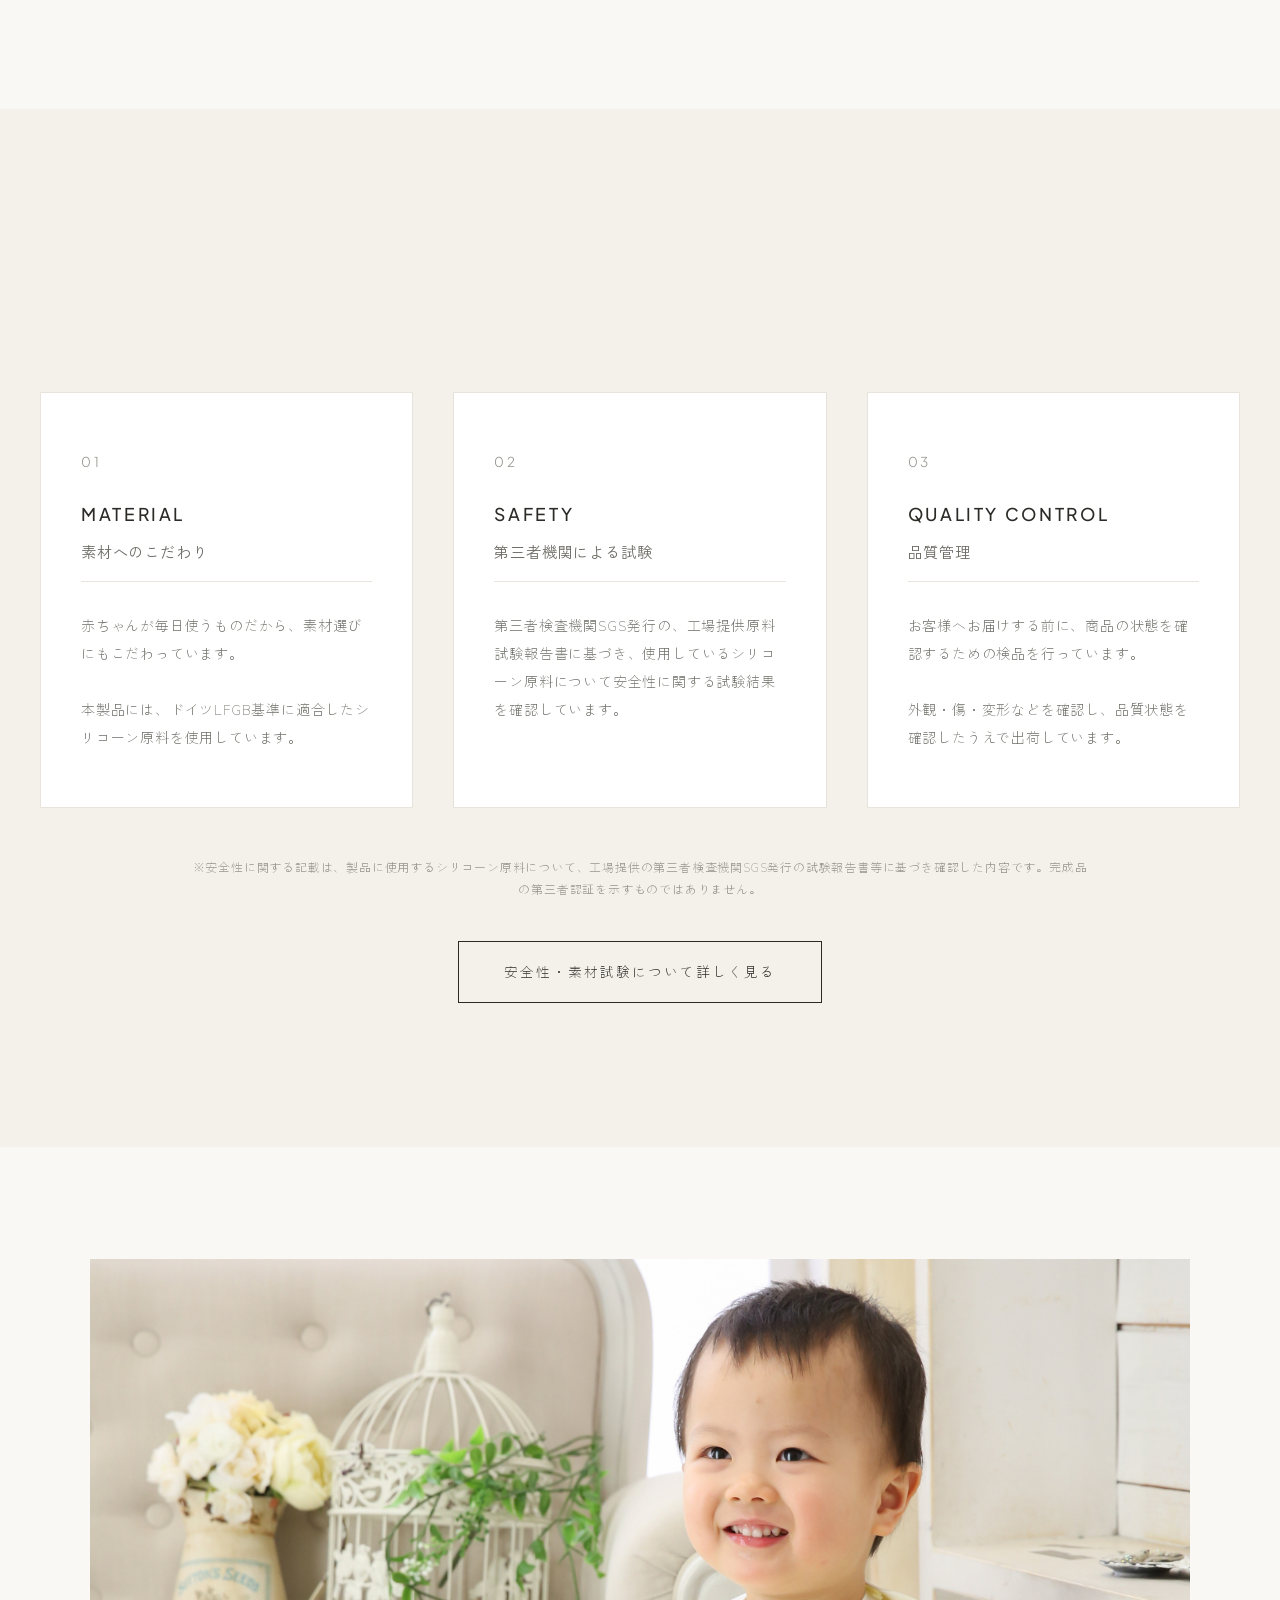
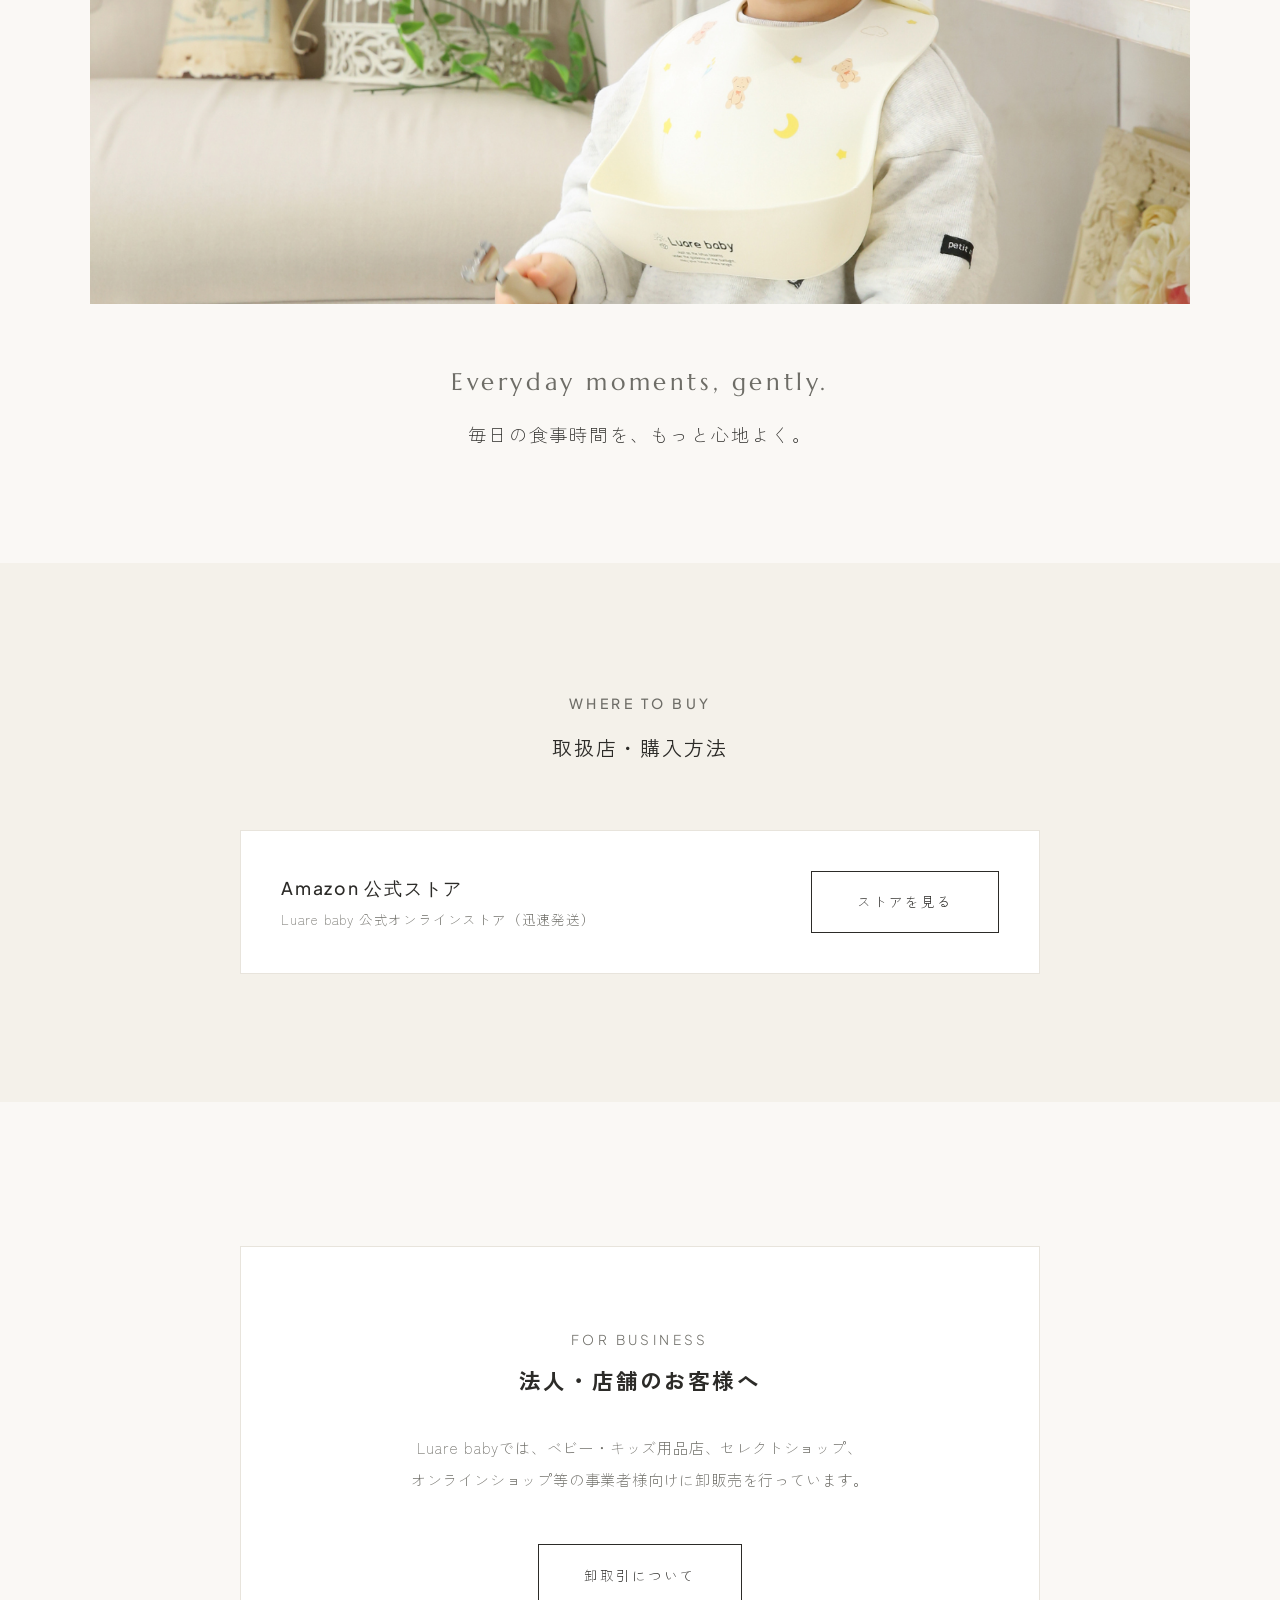
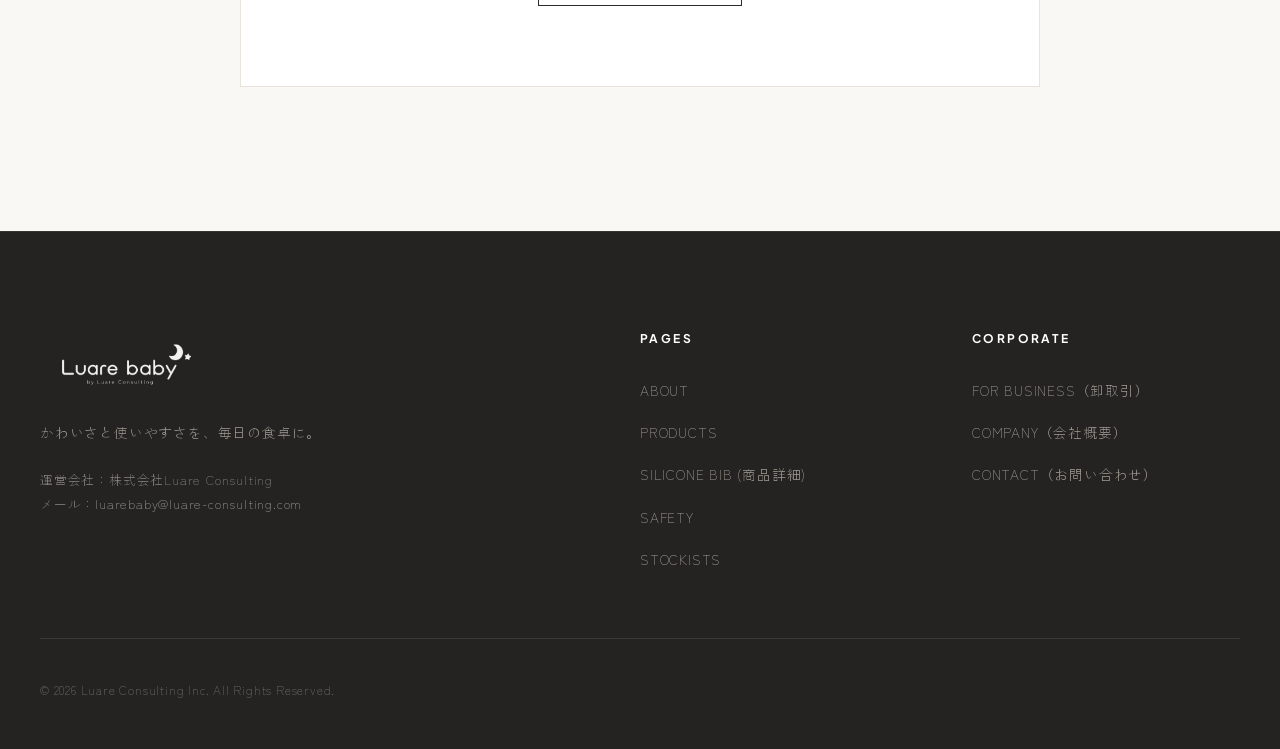
==== commit 8a50cc63: "Replace logo with newly uploaded version (ChatGPT Image 2026年9月1日 22_55_24.png) and enlarge logo dis" ====
--- a/index.html
+++ b/index.html
@@ -56,7 +56,7 @@
   <header class="site-header">
     <div class="header-container">
       <a href="index.html" class="logo">
-        <img src="assets/images/logo/brand-logo.png" alt="Luare baby by Luare Consulting" class="logo-img" width="220" height="48">
+        <img src="assets/images/logo/brand-logo.png" alt="Luare baby" class="logo-img" width="320" height="68">
       </a>
 
       <nav class="nav-desktop">
@@ -290,7 +290,7 @@
     <div class="footer-container">
       <div>
         <h2 class="footer-brand">
-          <img src="assets/images/logo/brand-logo.png" alt="Luare baby by Luare Consulting" class="footer-logo-img" width="220" height="48">
+          <img src="assets/images/logo/brand-logo.png" alt="Luare baby" class="footer-logo-img" width="320" height="72">
         </h2>
         <p class="footer-tagline">かわいさと使いやすさを、毎日の食卓に。</p>
         <div class="footer-company-info">
--- a/assets/css/style.css
+++ b/assets/css/style.css
@@ -27,7 +27,7 @@
   /* Layout Spacing */
   --max-width: 1200px;
   --max-width-narrow: 800px;
-  --header-height: 80px;
+  --header-height: 95px;
 }
 
 /* ==========================================================================
@@ -151,9 +151,9 @@
 }
 
 .logo-img {
-  height: 48px;
+  height: 68px;
   width: auto;
-  max-width: 220px;
+  max-width: 320px;
   object-fit: contain;
   mix-blend-mode: multiply;
   transition: opacity 0.3s ease;
@@ -1154,9 +1154,9 @@
 }
 
 .footer-logo-img {
-  height: 48px;
+  height: 72px;
   width: auto;
-  max-width: 220px;
+  max-width: 340px;
   object-fit: contain;
   filter: brightness(0) invert(1);
   opacity: 0.95;
@@ -1470,12 +1470,17 @@
 
 @media (max-width: 768px) {
   :root {
-    --header-height: 70px;
-  }
-
-  .logo-img, .footer-logo-img {
-    height: 38px;
-    max-width: 170px;
+    --header-height: 76px;
+  }
+
+  .logo-img {
+    height: 48px;
+    max-width: 220px;
+  }
+
+  .footer-logo-img {
+    height: 52px;
+    max-width: 240px;
   }
 
   .nav-desktop {
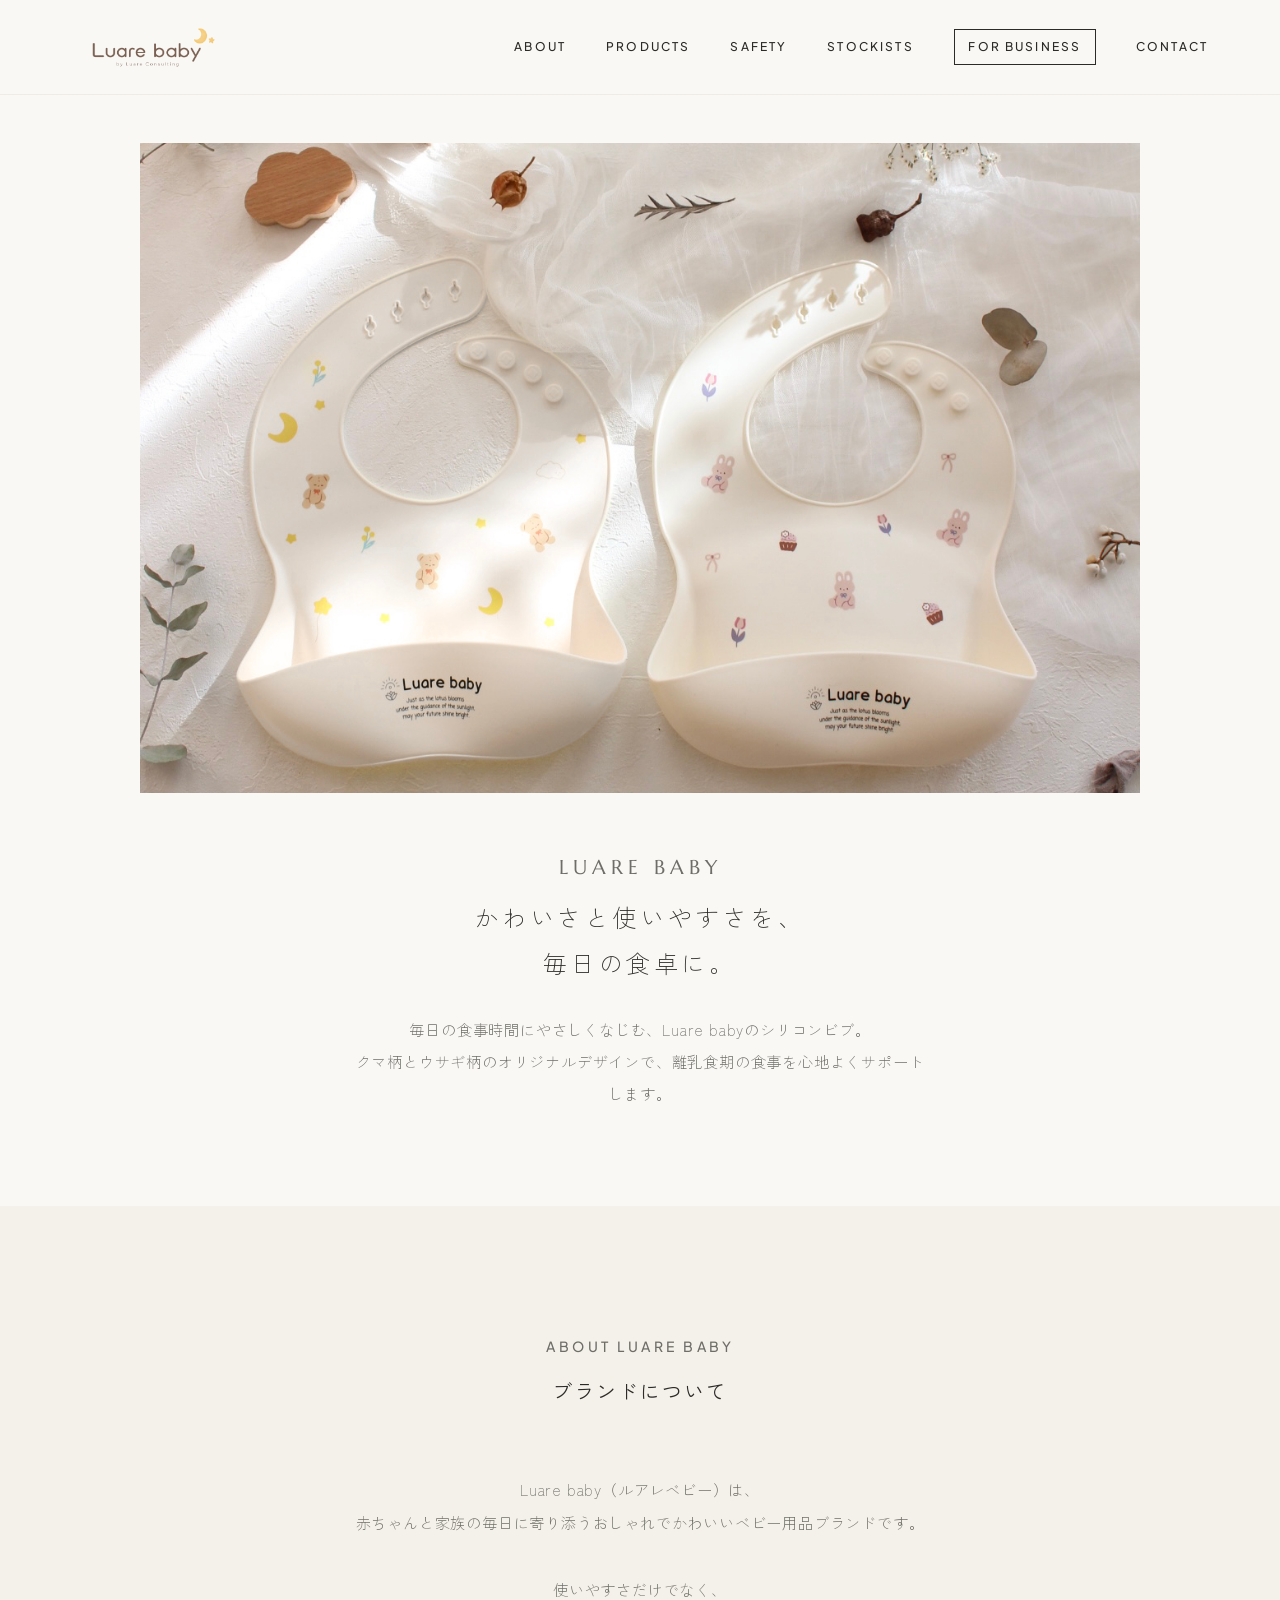
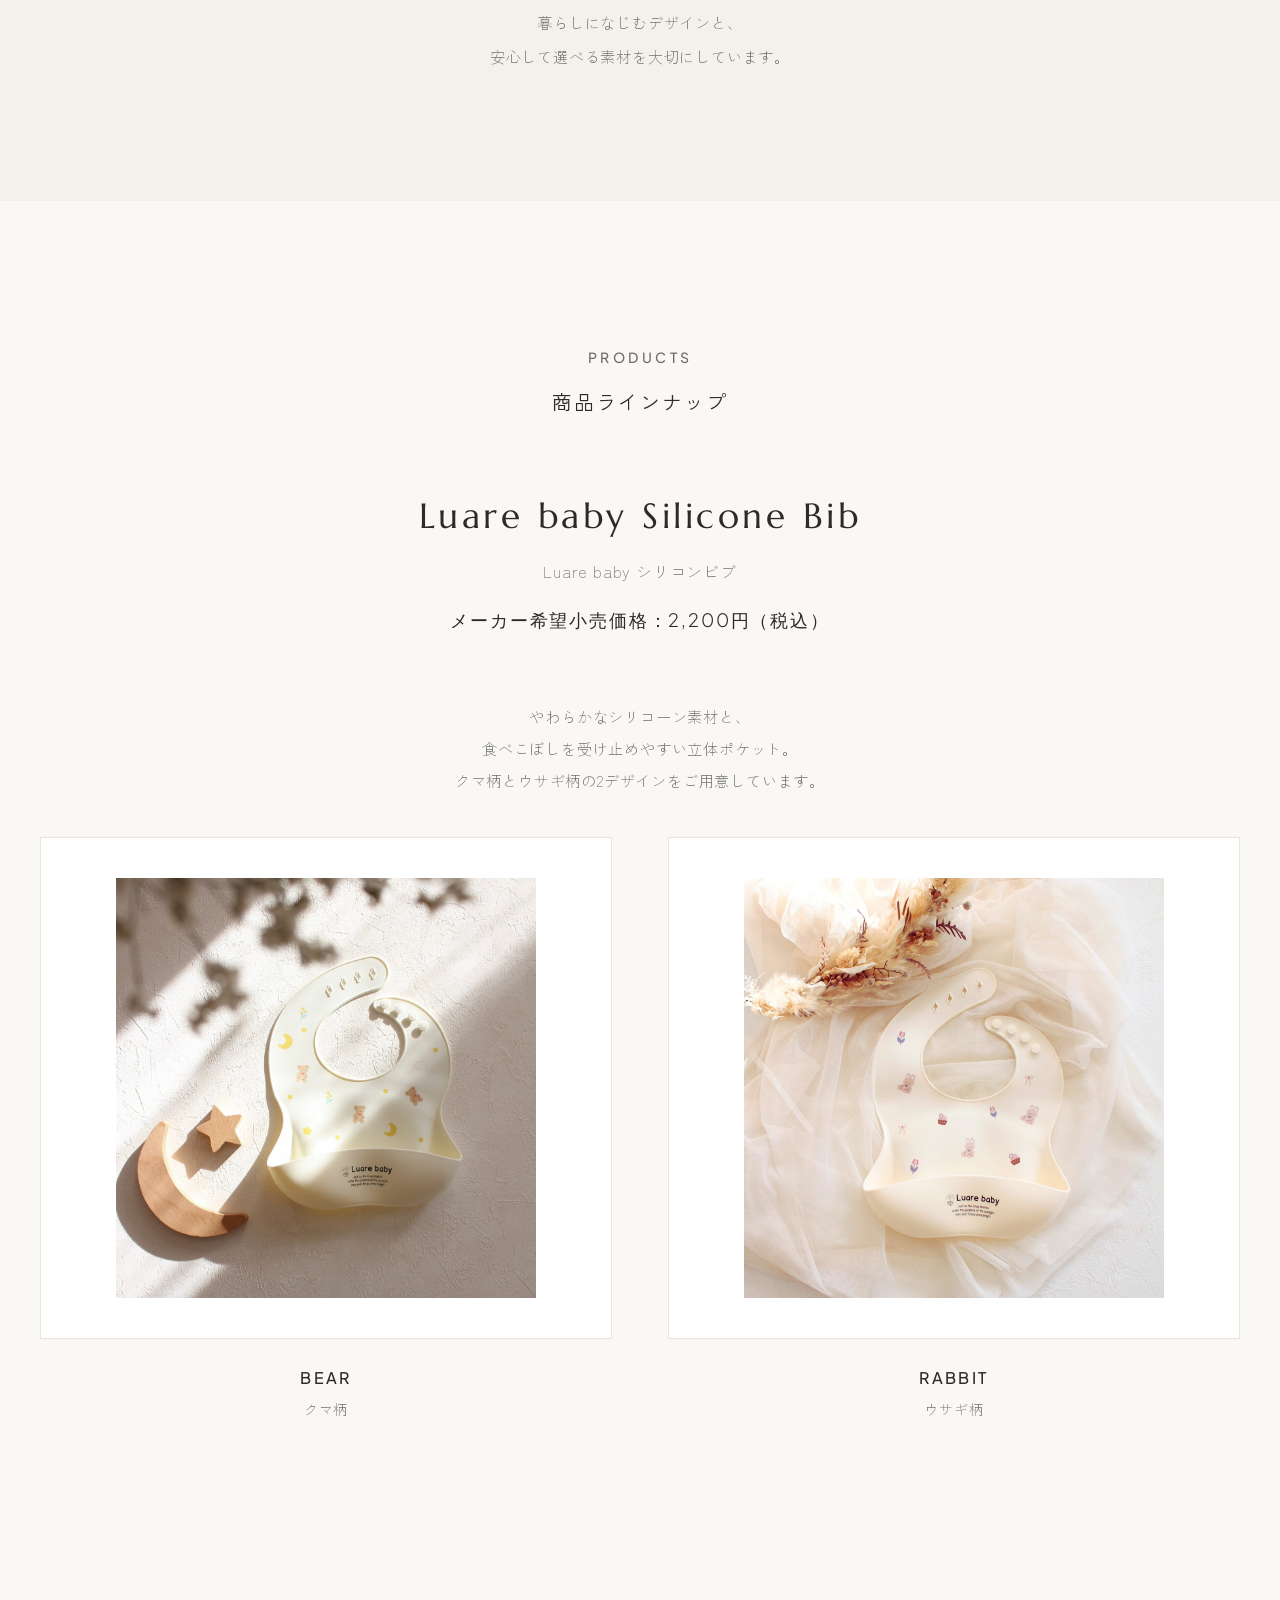
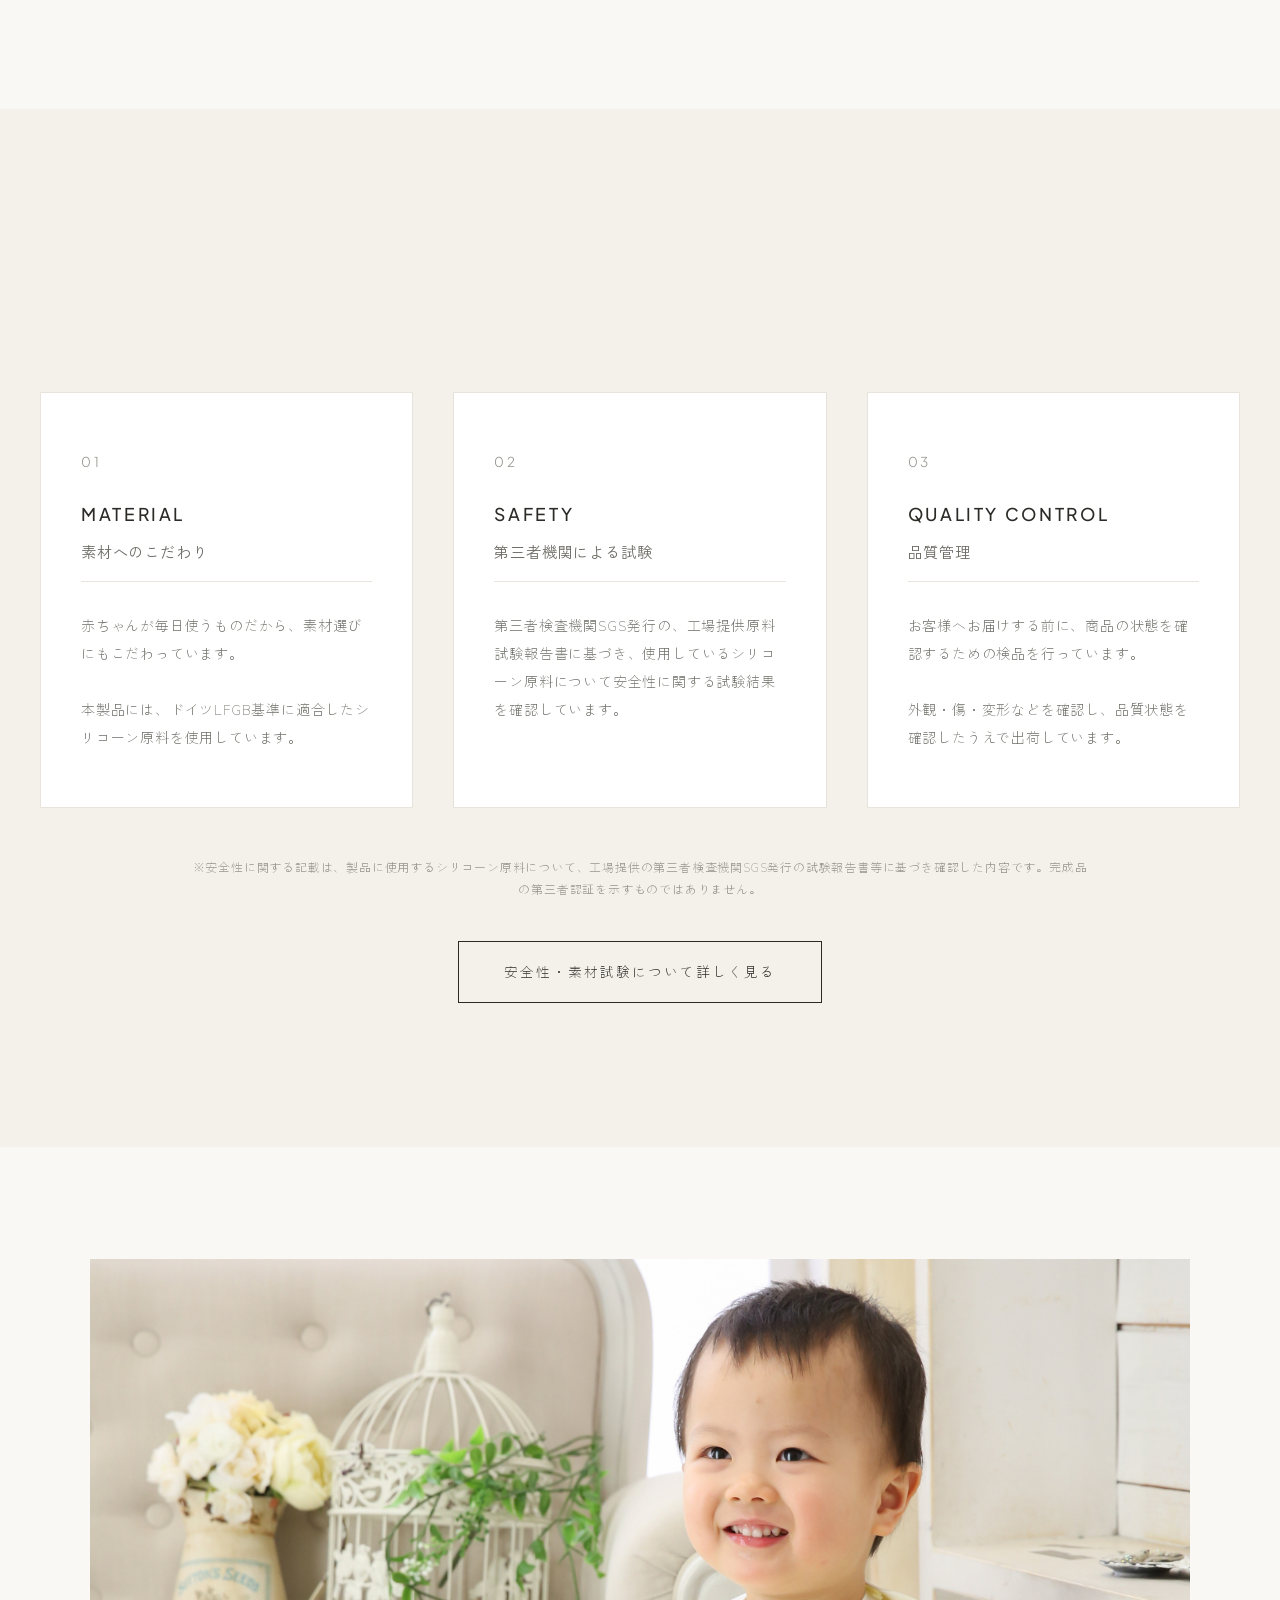
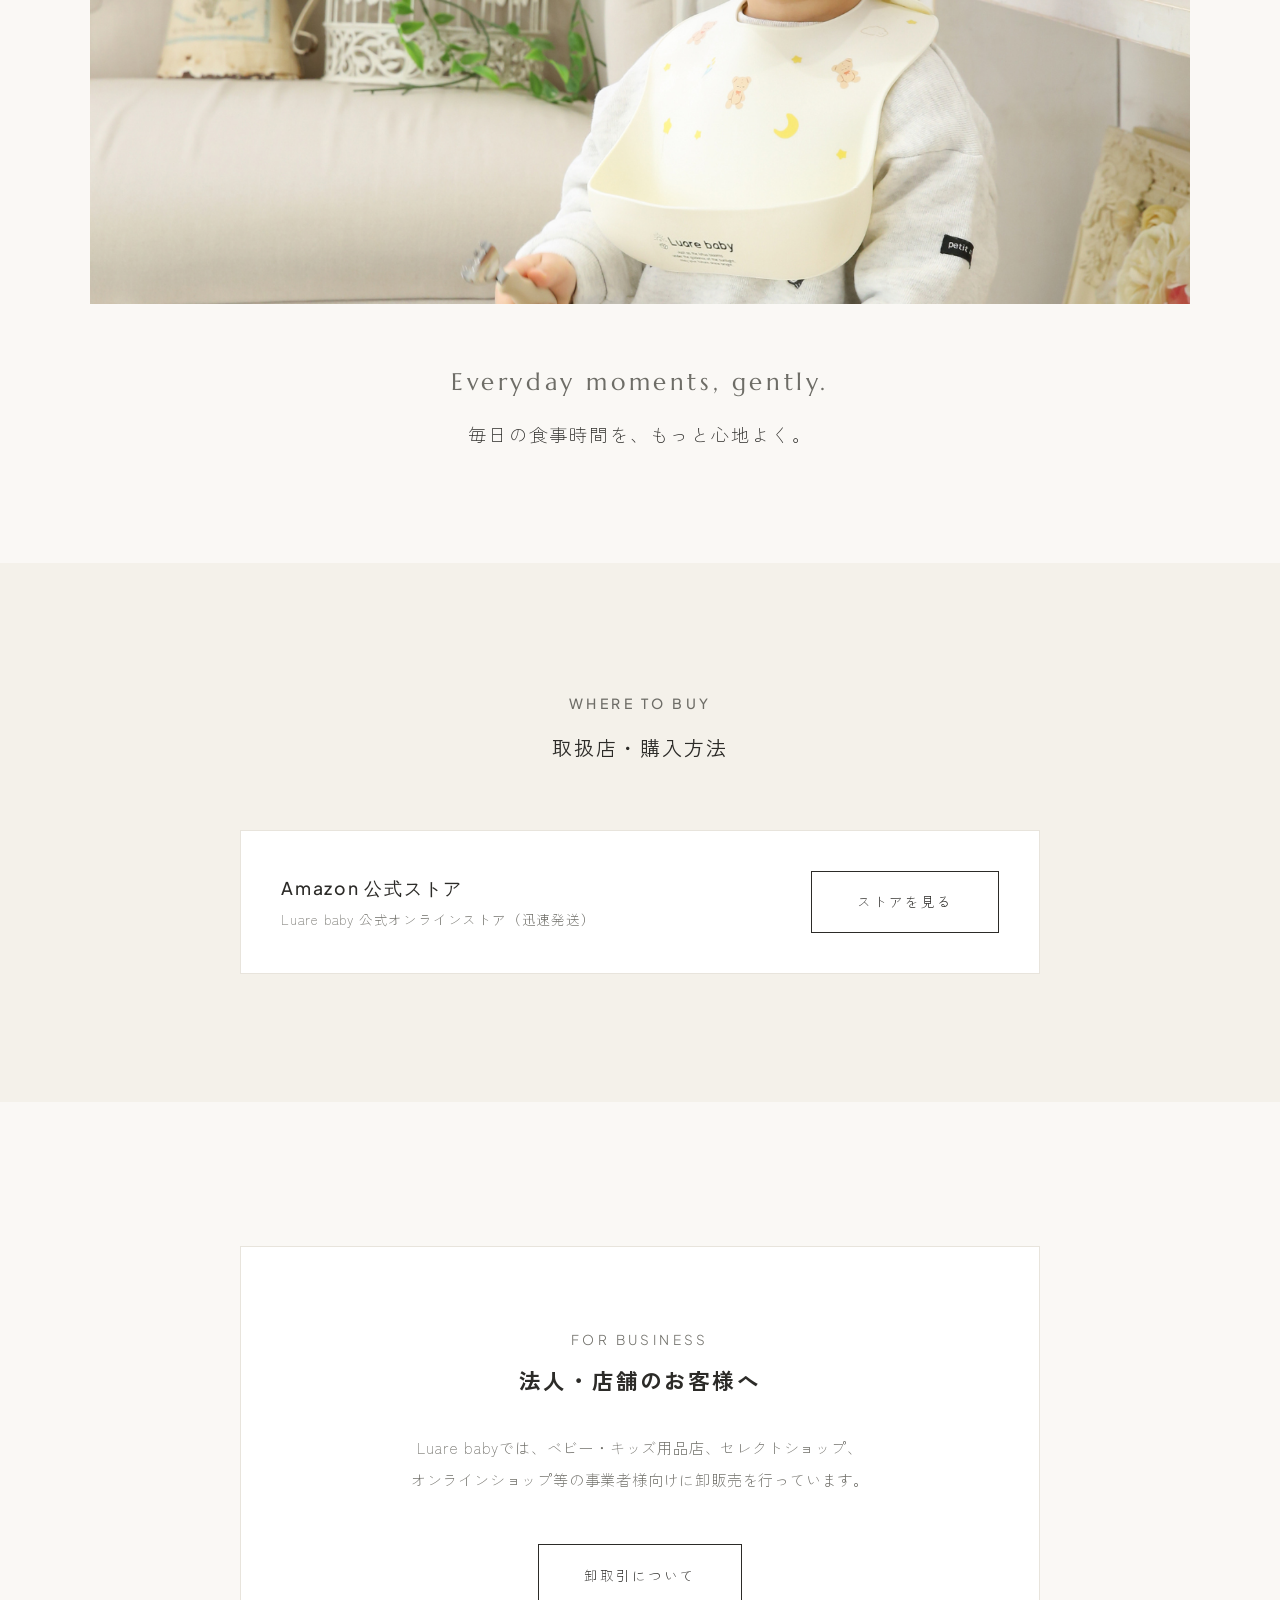
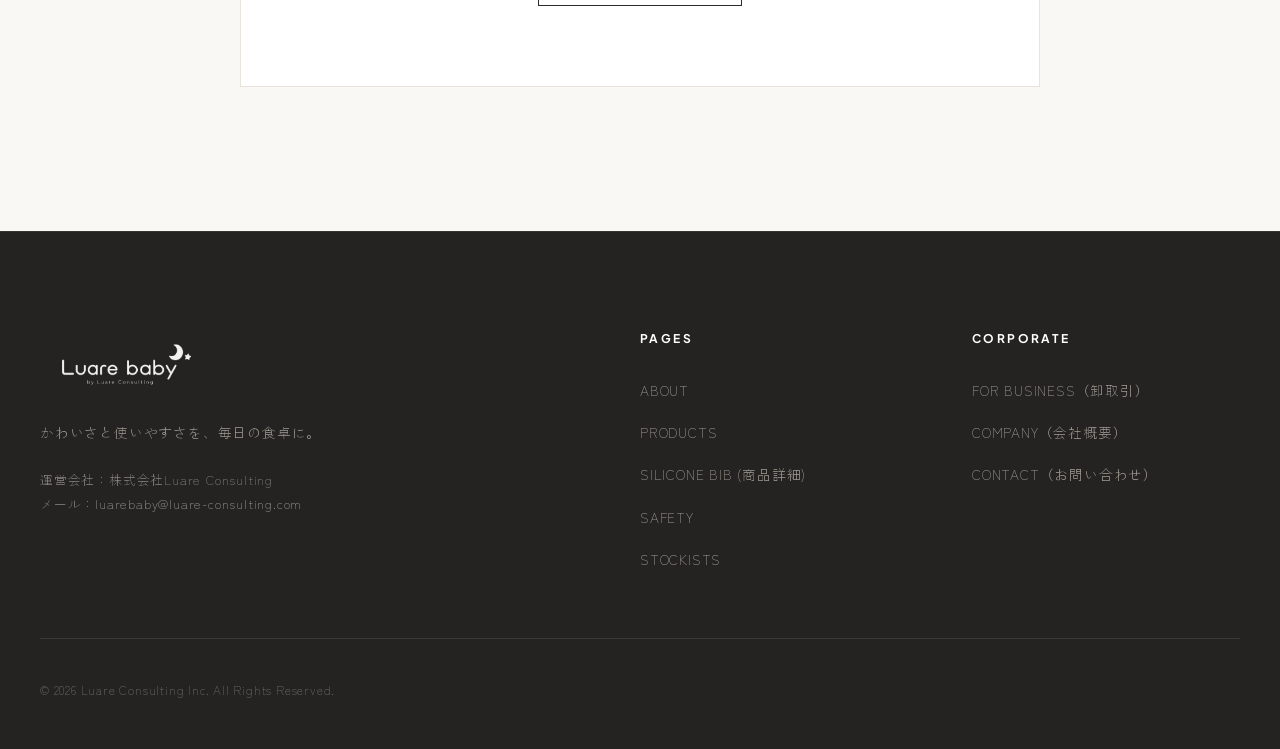
==== commit 00af0891: "Update products section title from 'おすすめ商品' to 'PRODUCTS / 商品ラインナップ'" ====
--- a/index.html
+++ b/index.html
@@ -137,8 +137,8 @@
     <section id="products" class="products-section">
       <div class="products-container">
         <div class="section-title fade-in-up">
-          <span class="section-title-en">FEATURED PRODUCT</span>
-          <h2 class="section-title-jp">おすすめ商品</h2>
+          <span class="section-title-en">PRODUCTS</span>
+          <h2 class="section-title-jp">商品ラインナップ</h2>
         </div>
 
         <div class="product-meta-header fade-in-up">
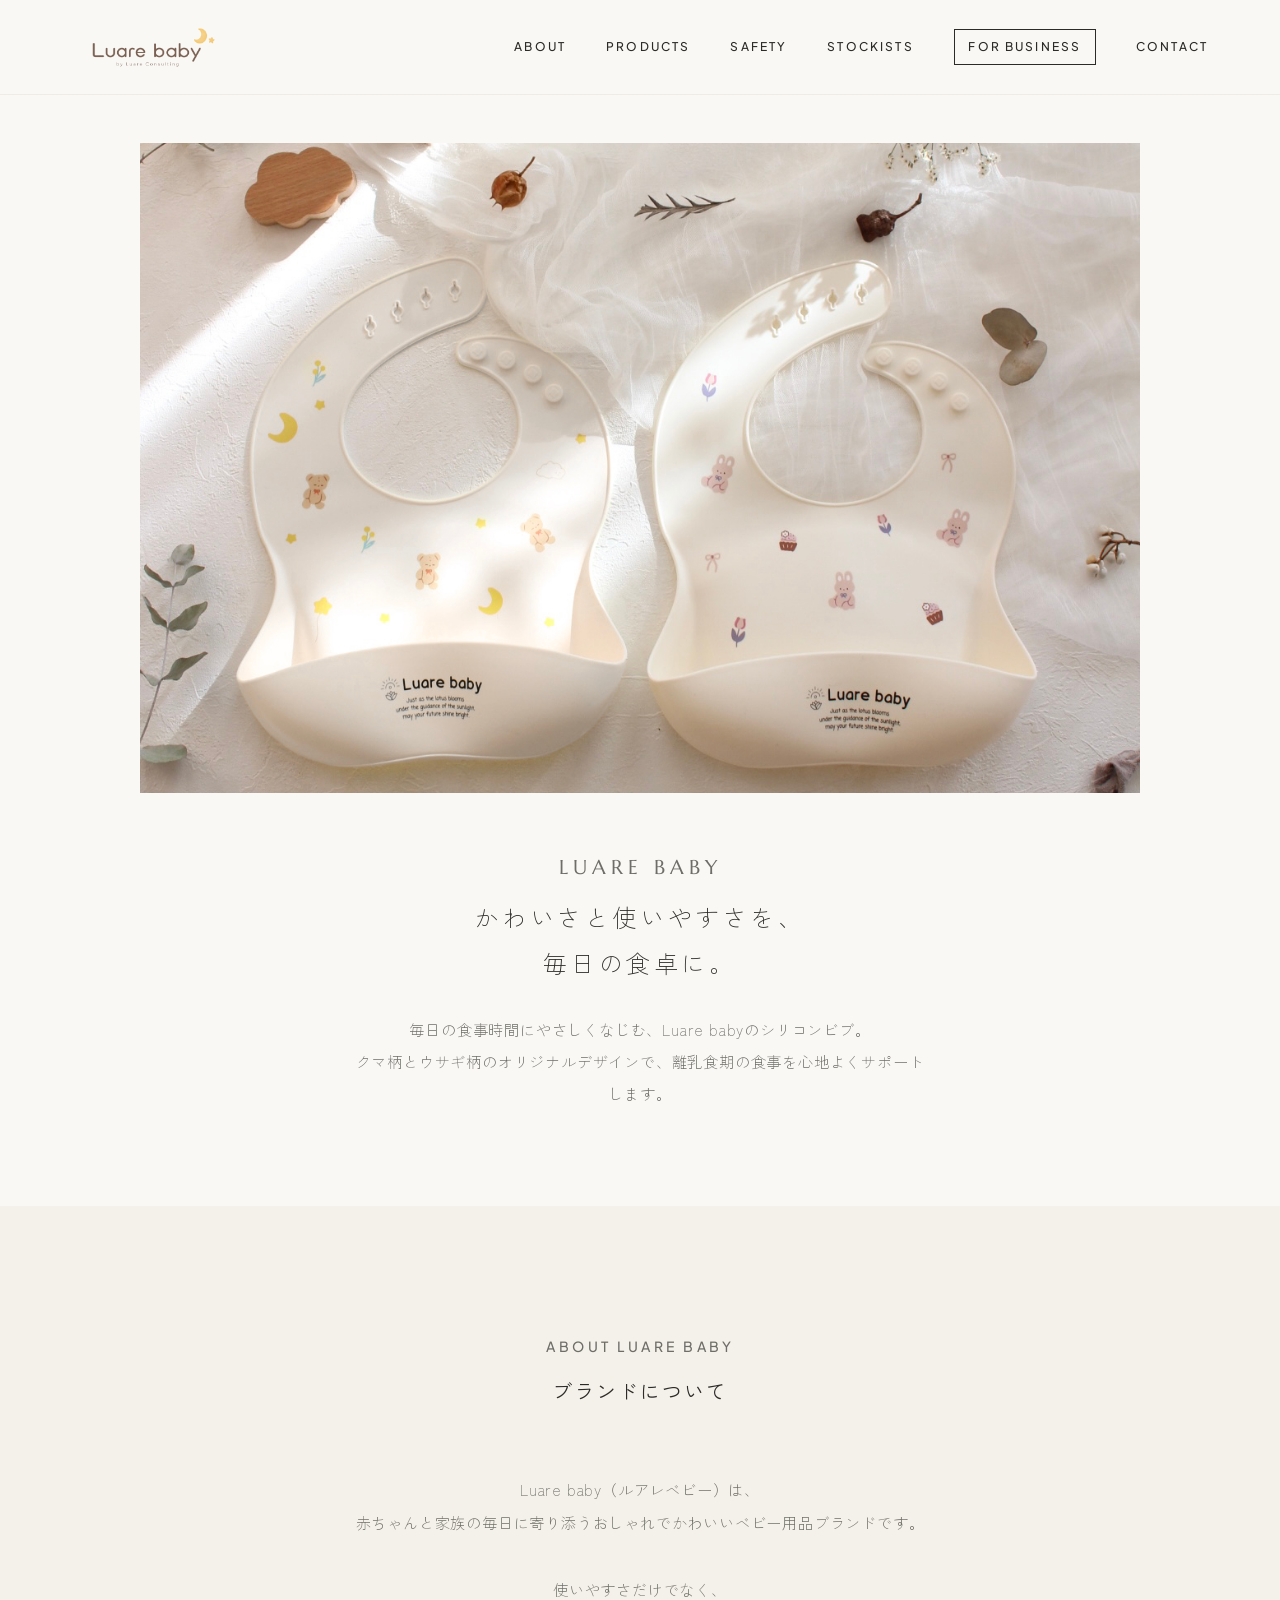
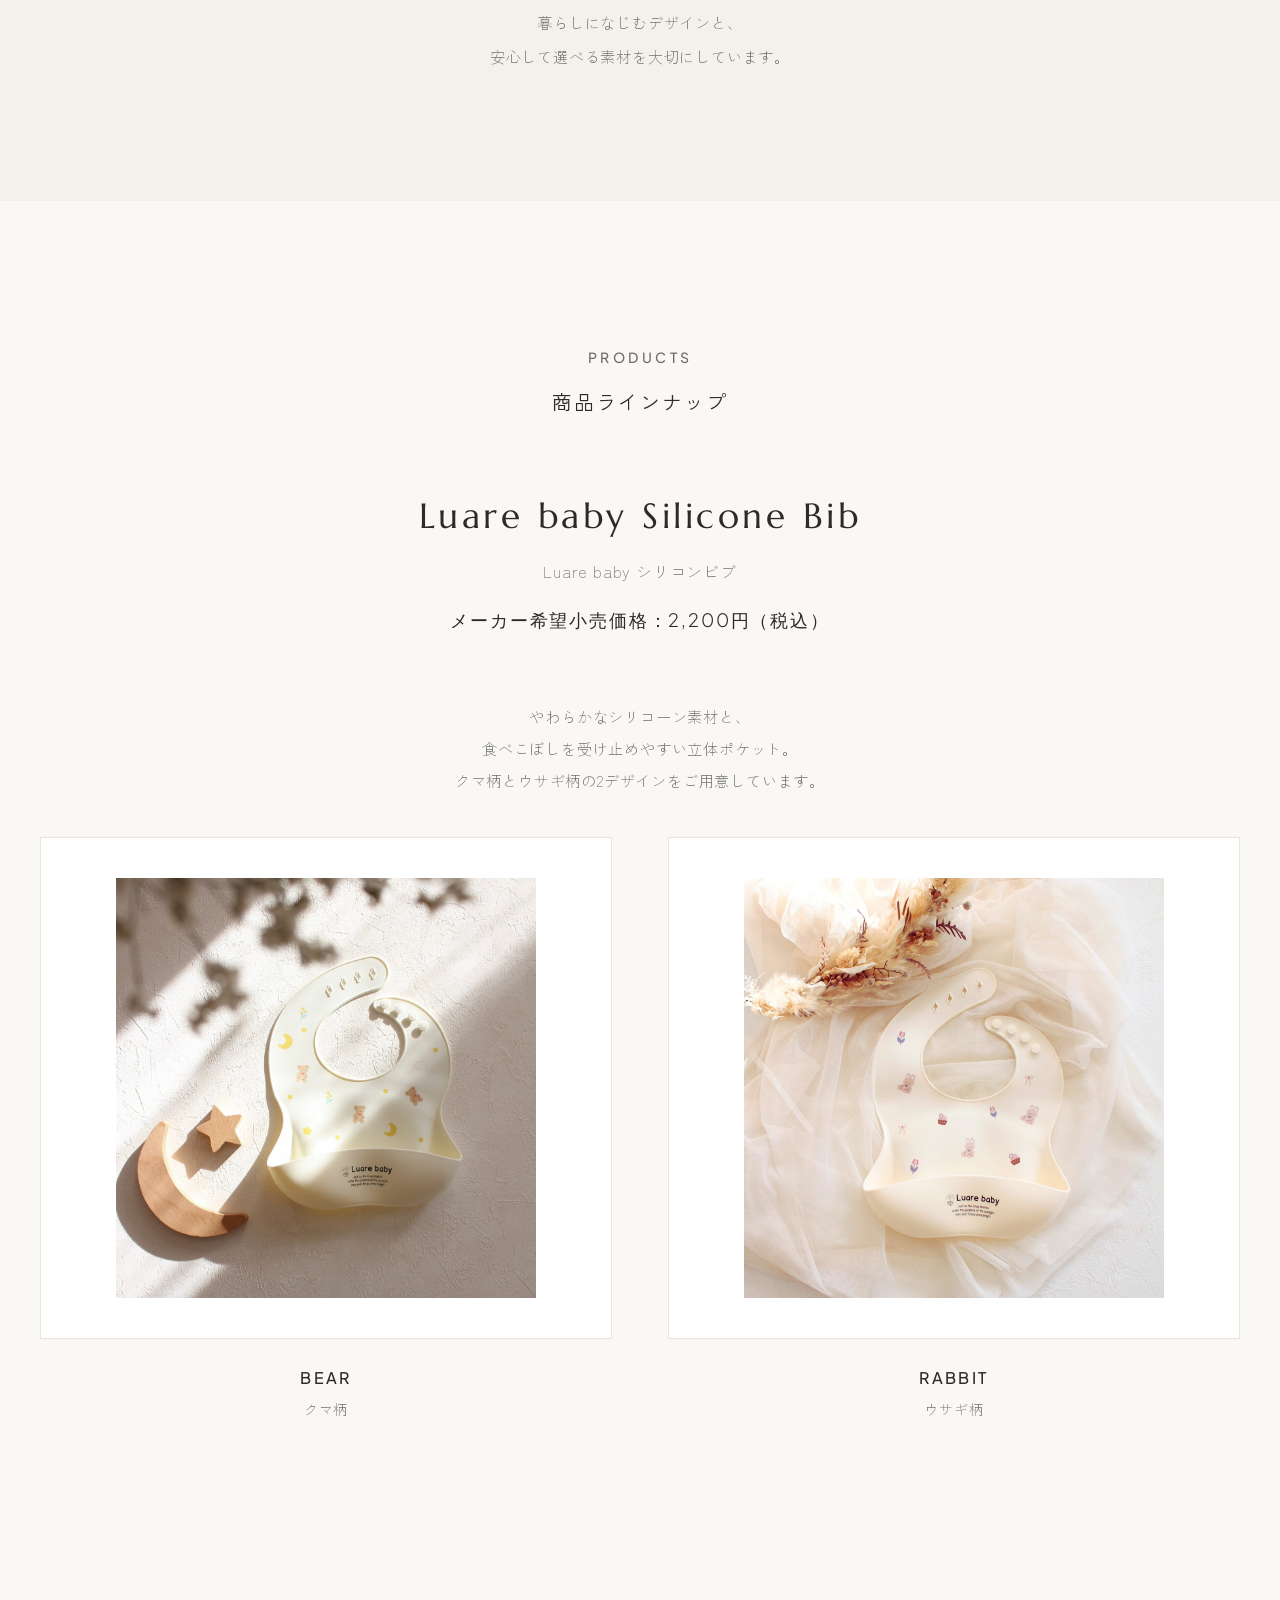
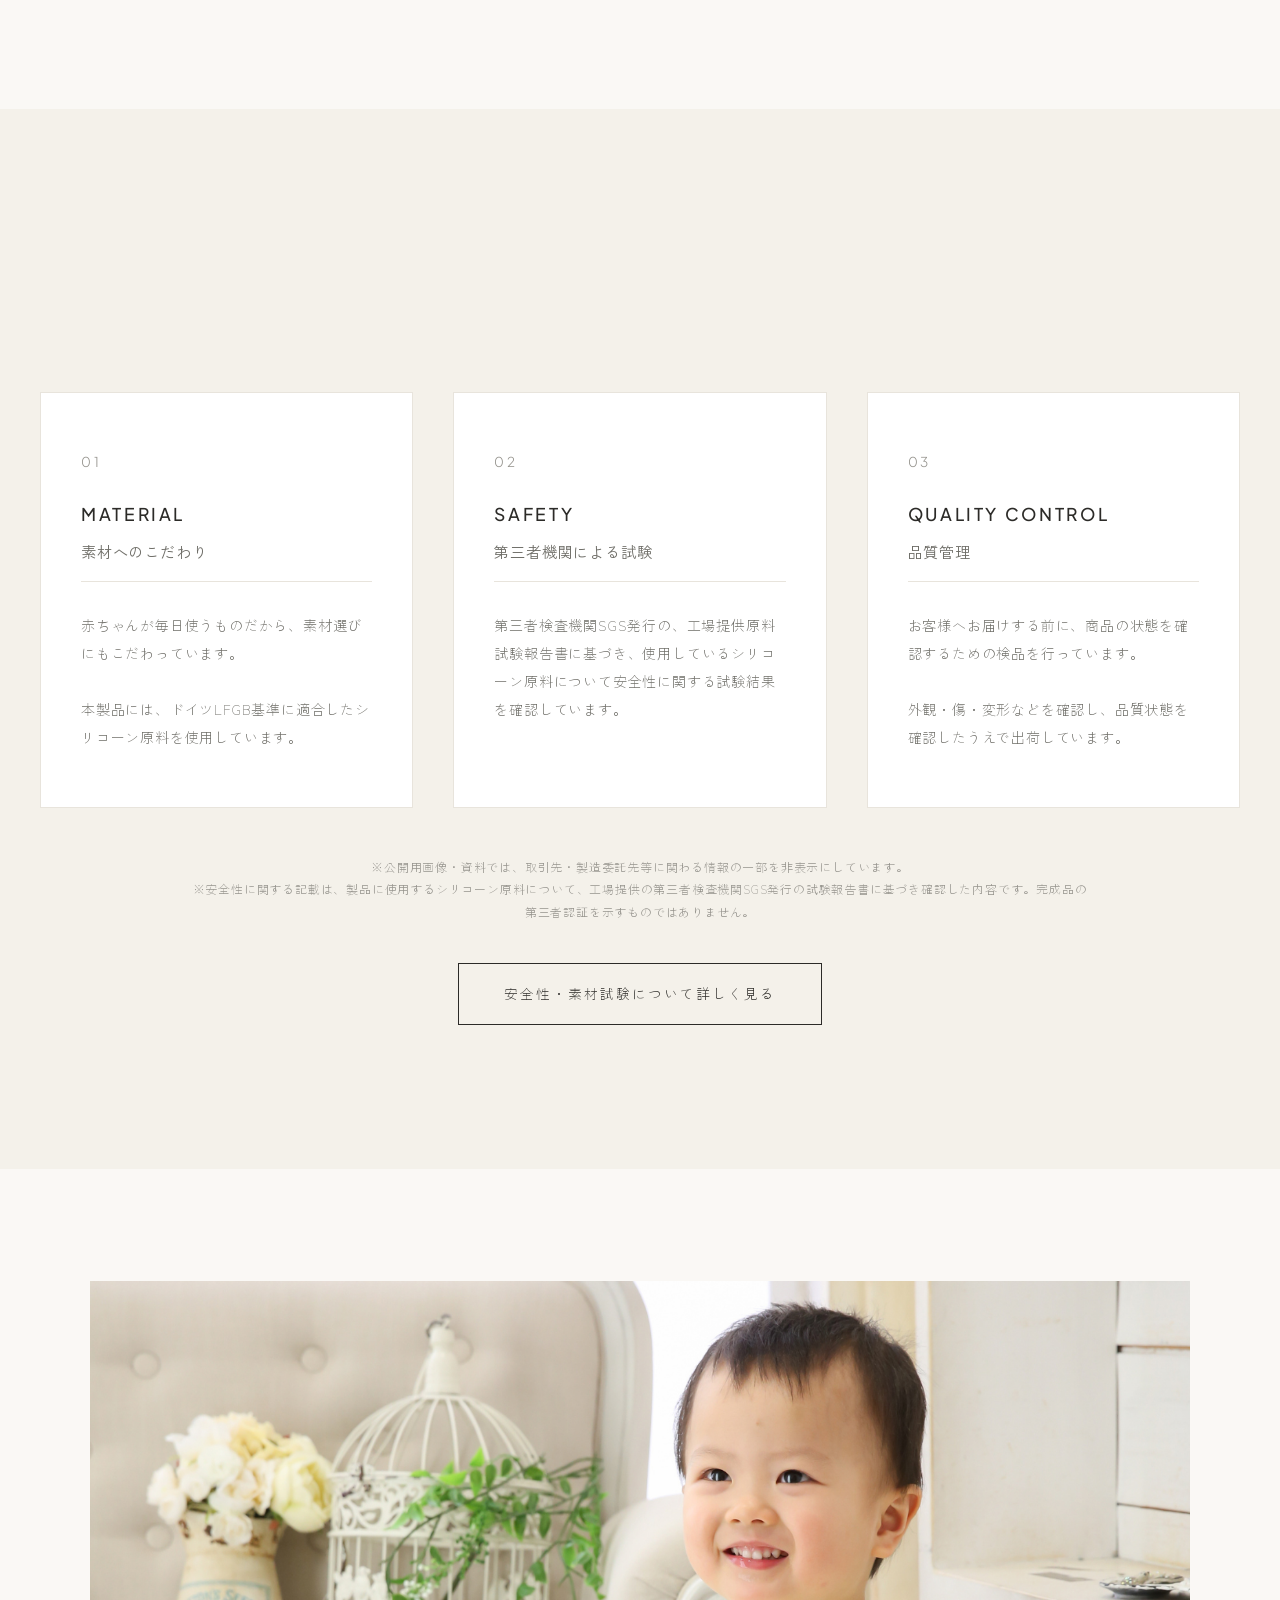
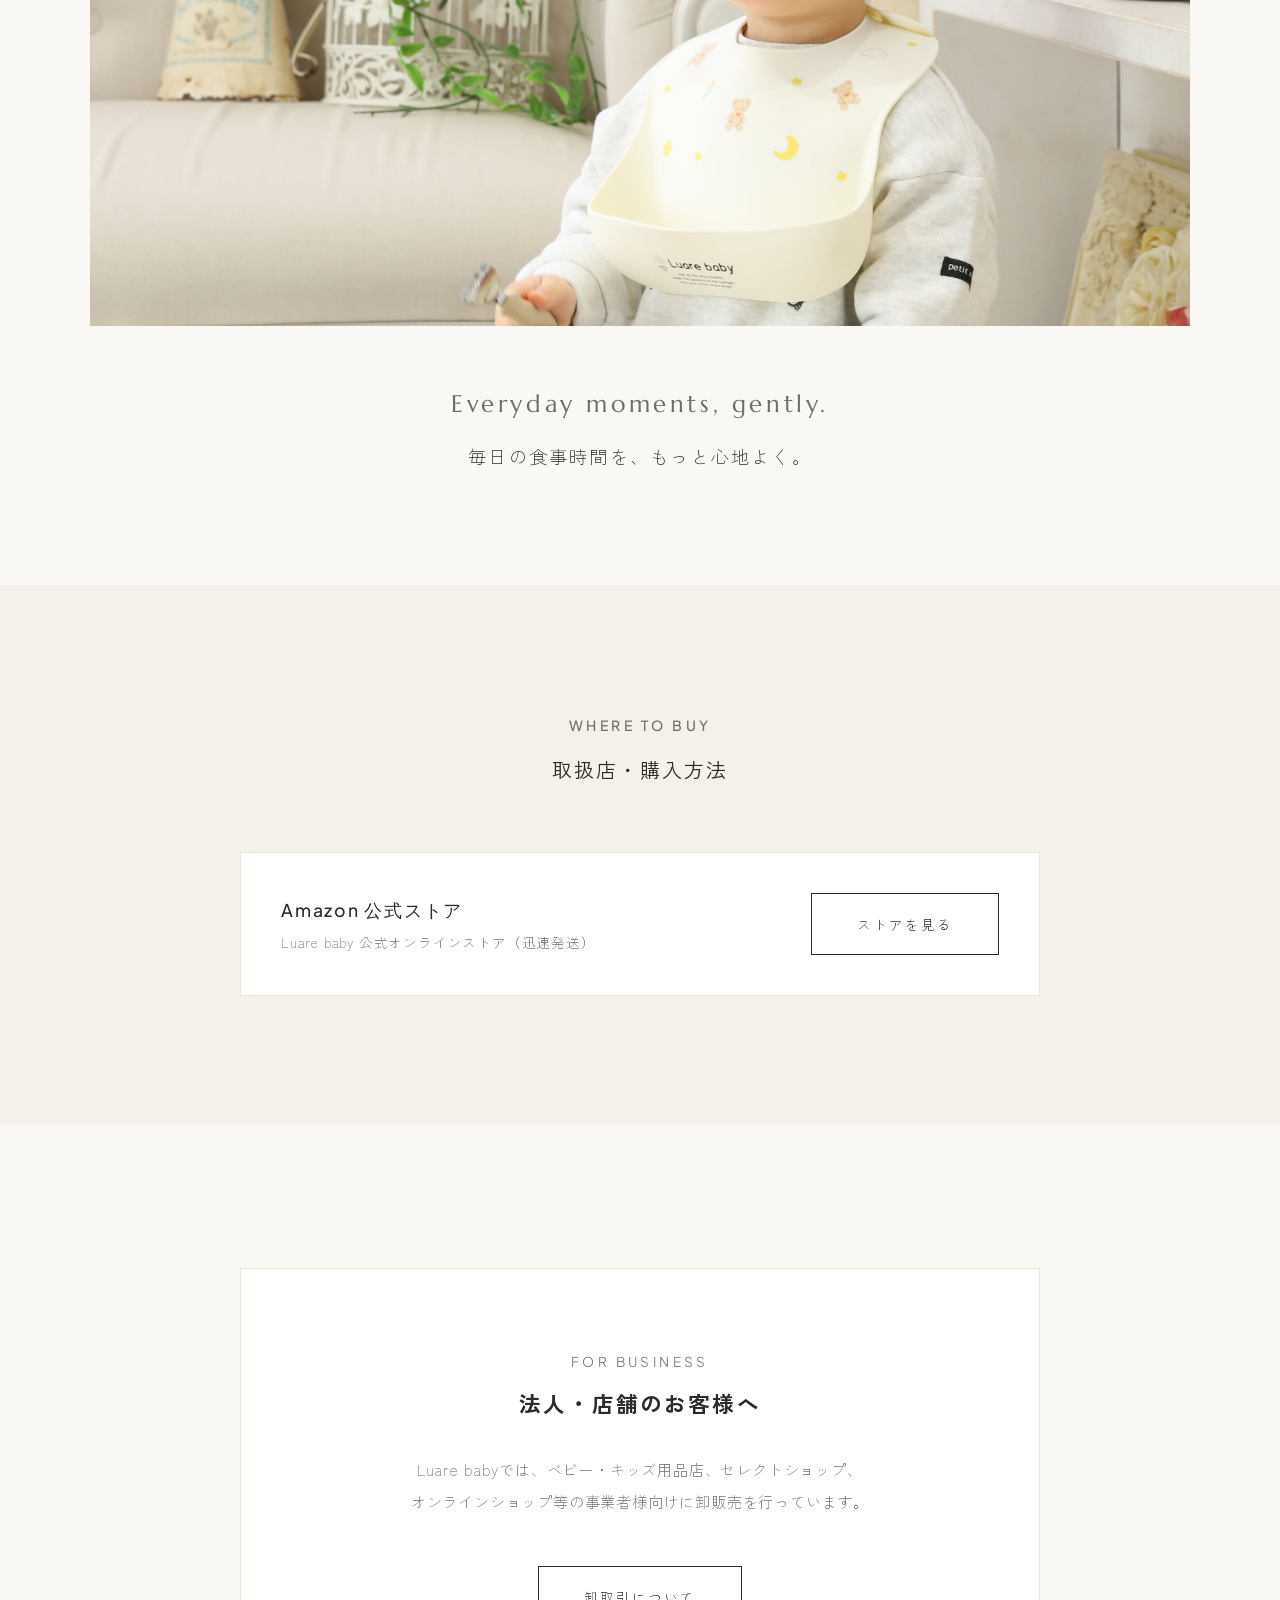
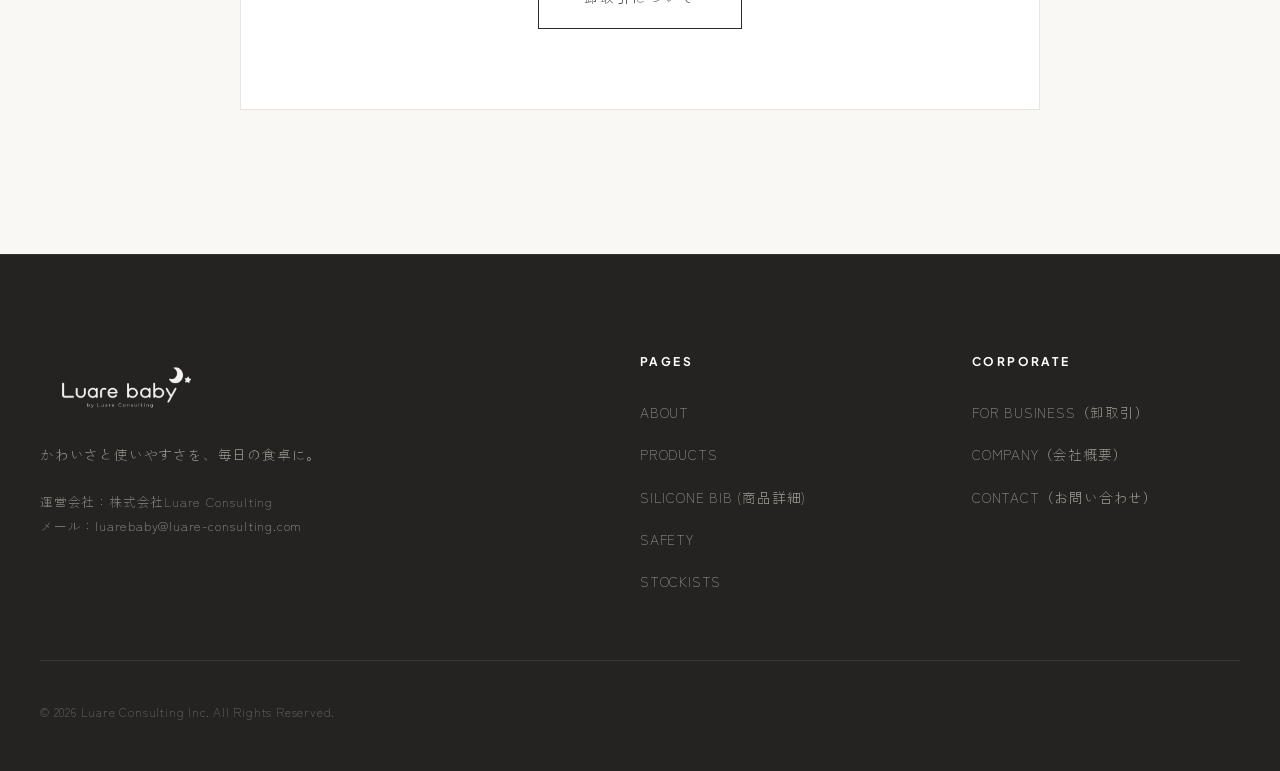
==== commit ff32965c: "Update SGS TEST REPORT section for public release level: apply white masking over confidential facto" ====
--- a/index.html
+++ b/index.html
@@ -221,7 +221,8 @@
         </div>
 
         <p class="safety-disclaimer fade-in-up">
-          ※安全性に関する記載は、製品に使用するシリコーン原料について、工場提供の第三者検査機関SGS発行の試験報告書等に基づき確認した内容です。完成品の第三者認証を示すものではありません。
+          ※公開用画像・資料では、取引先・製造委託先等に関わる情報の一部を非表示にしています。<br>
+          ※安全性に関する記載は、製品に使用するシリコーン原料について、工場提供の第三者検査機関SGS発行の試験報告書に基づき確認した内容です。完成品の第三者認証を示すものではありません。
         </p>
 
         <div class="product-cta-wrapper fade-in-up" style="margin-top: 2.5rem;">
